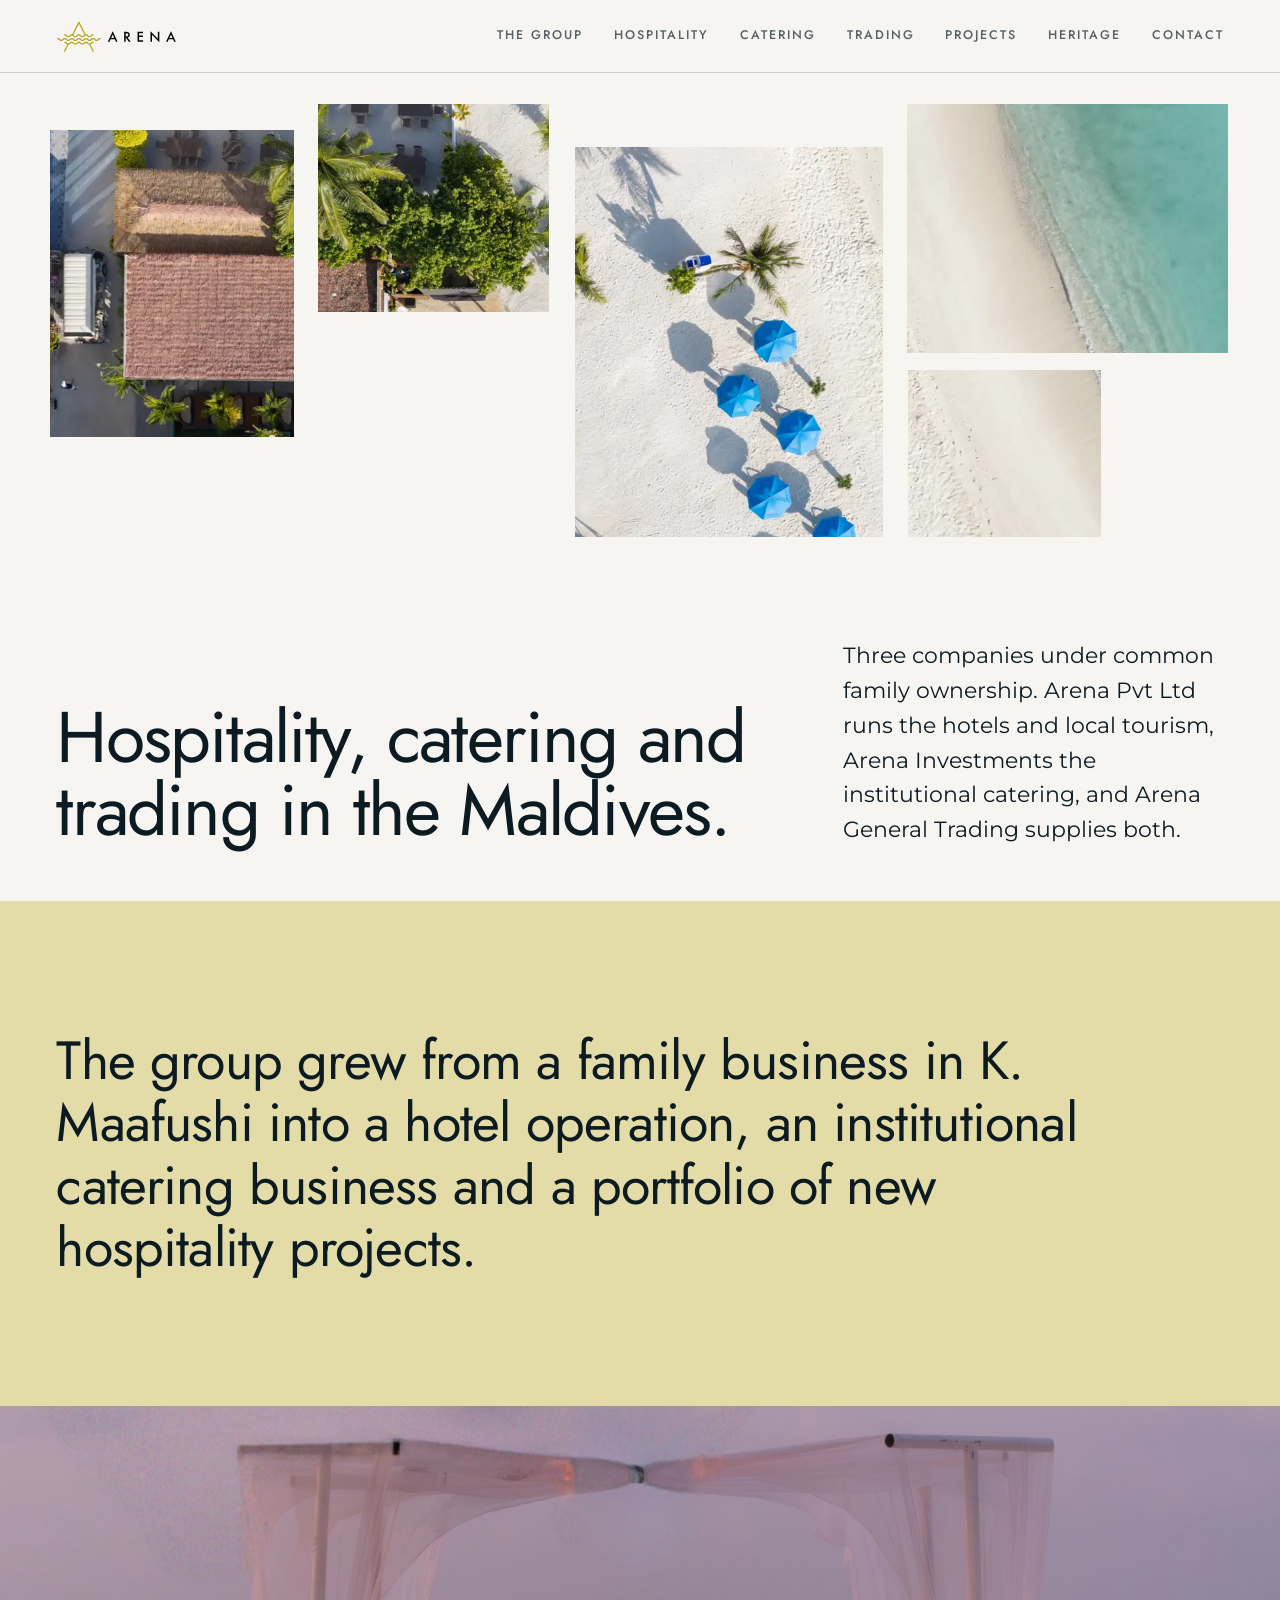
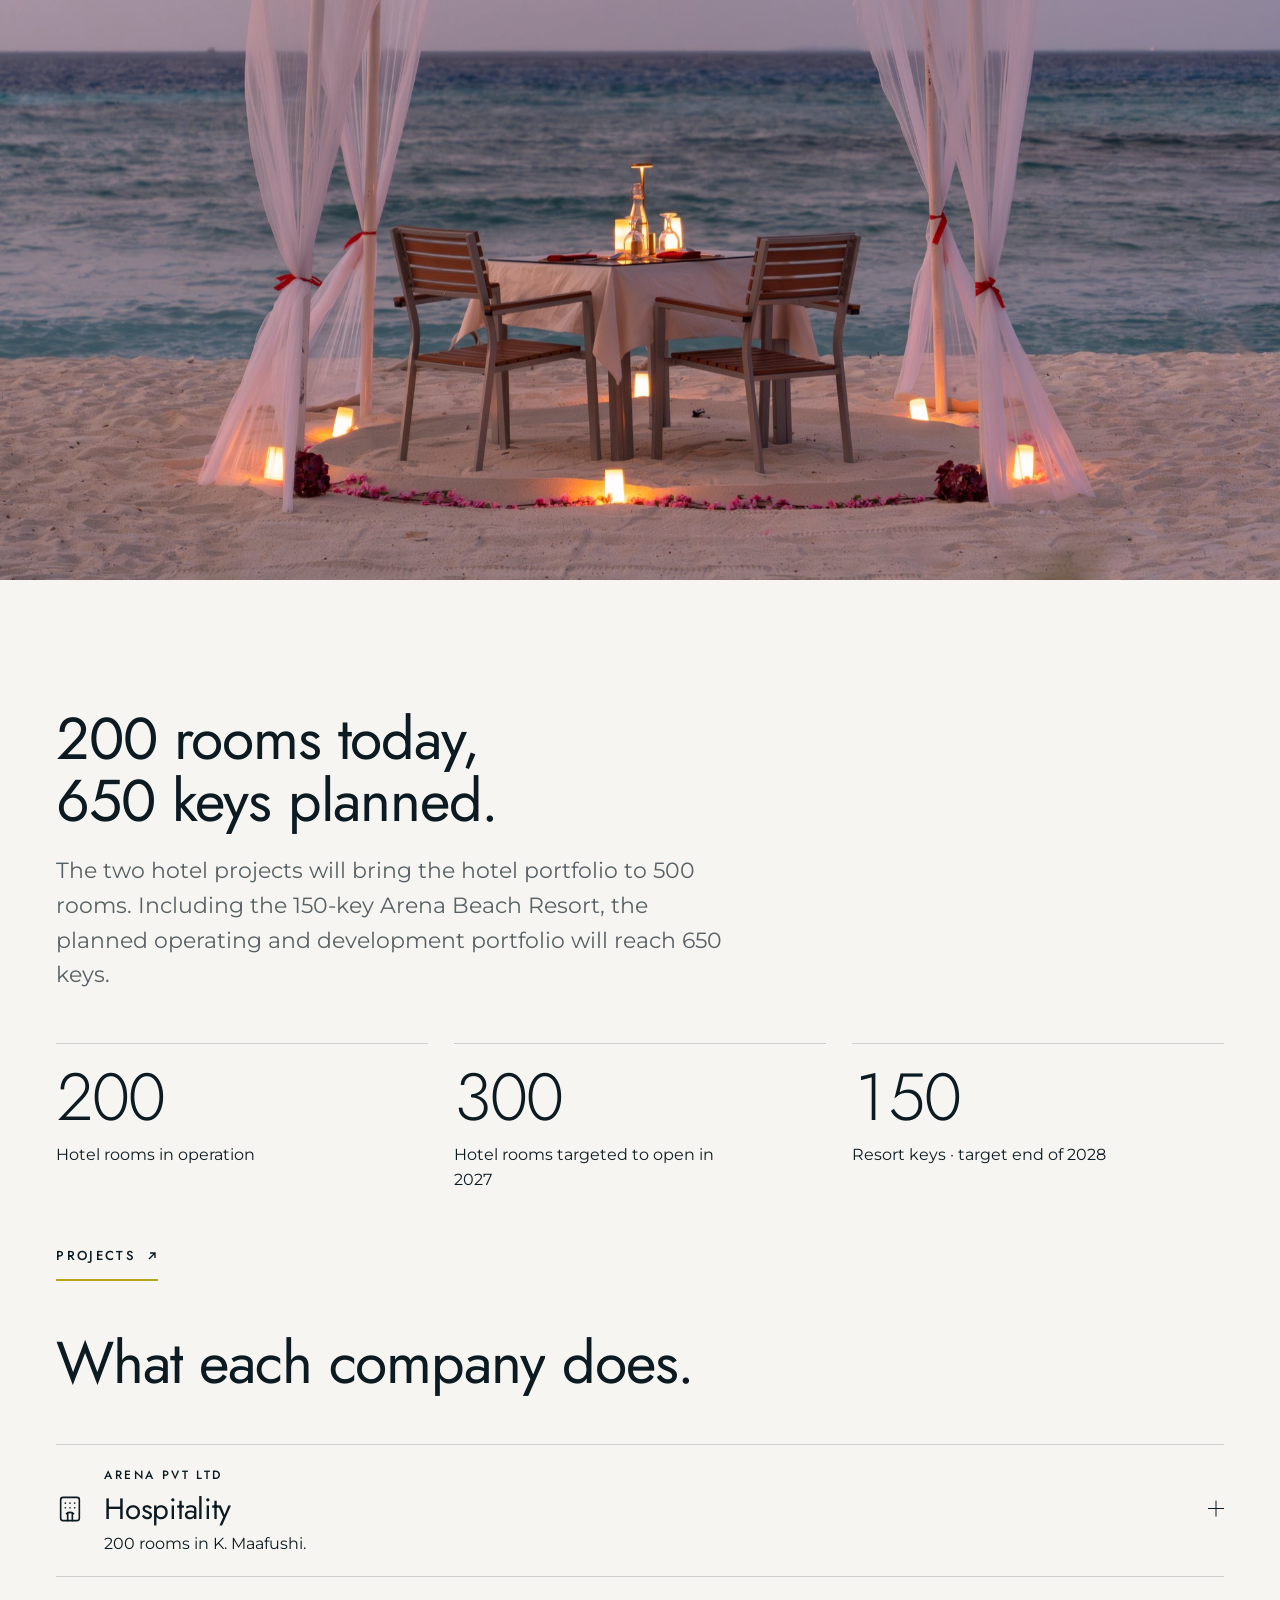
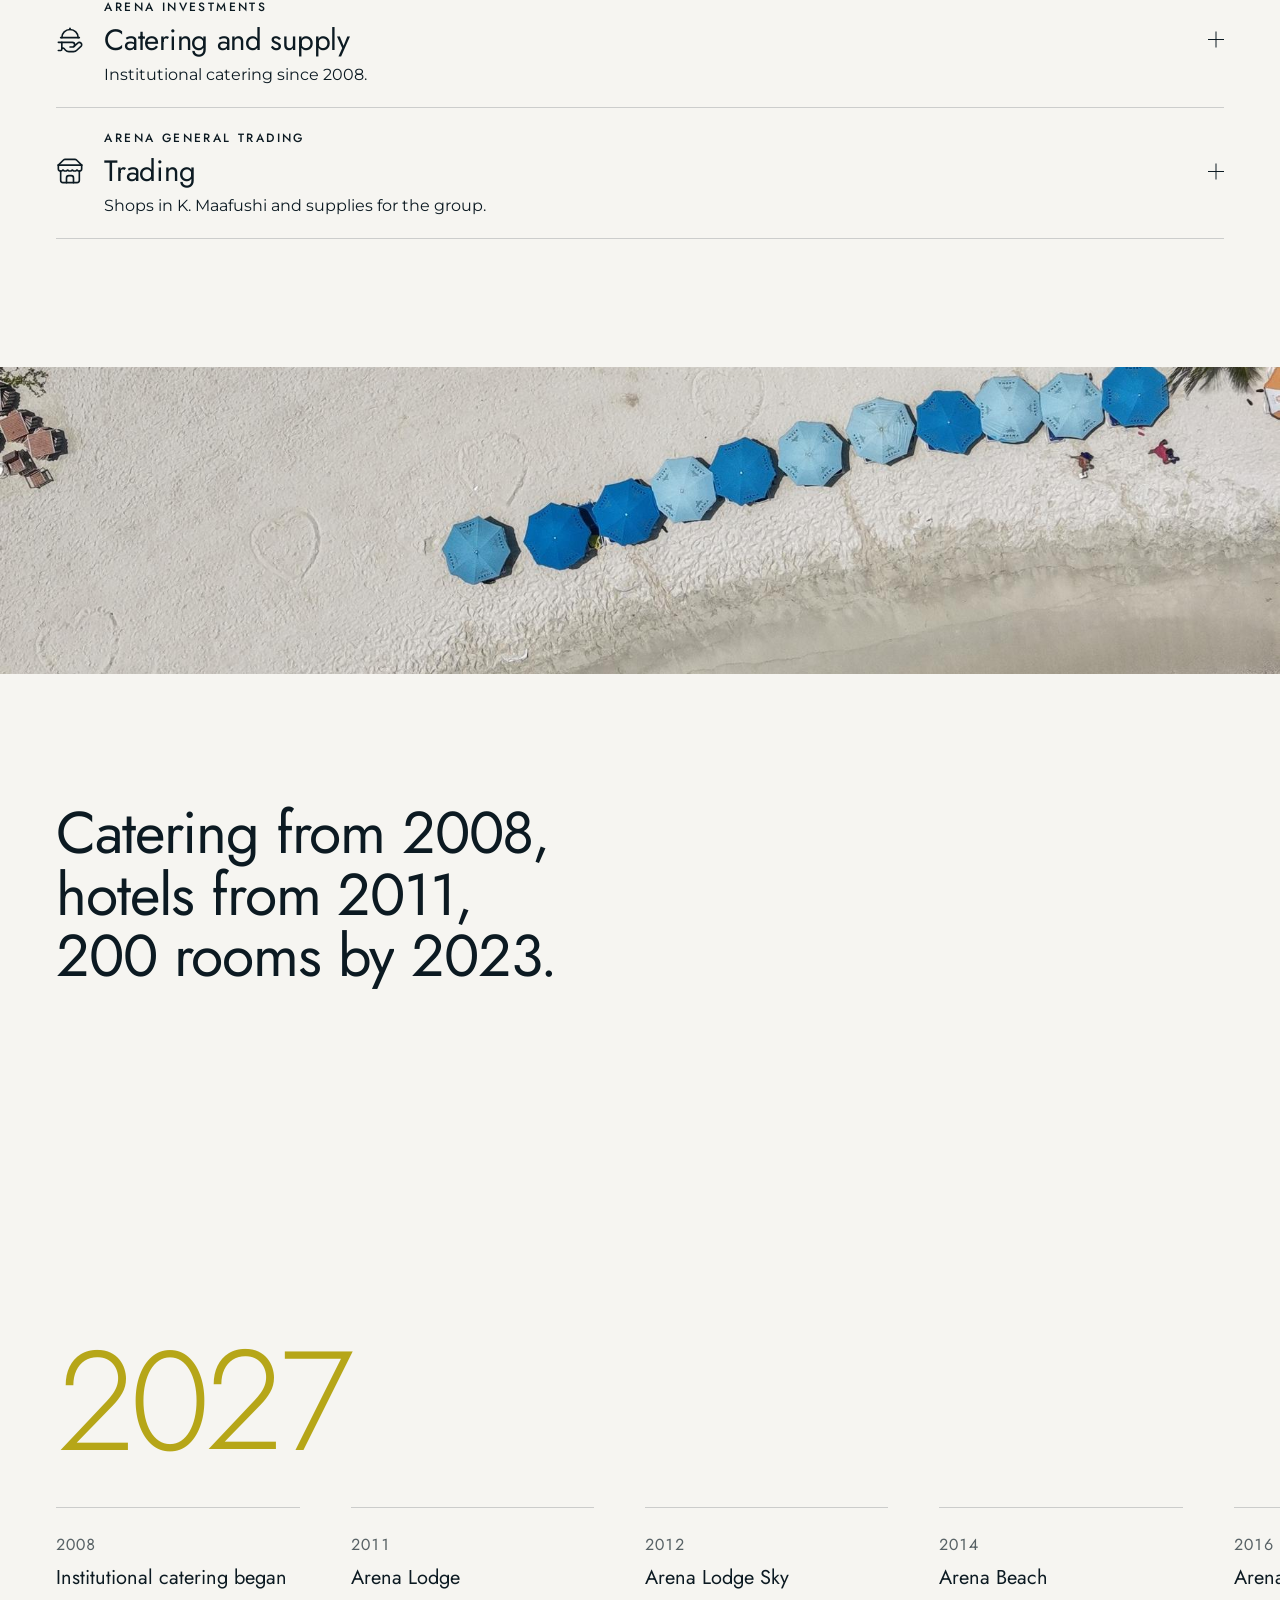
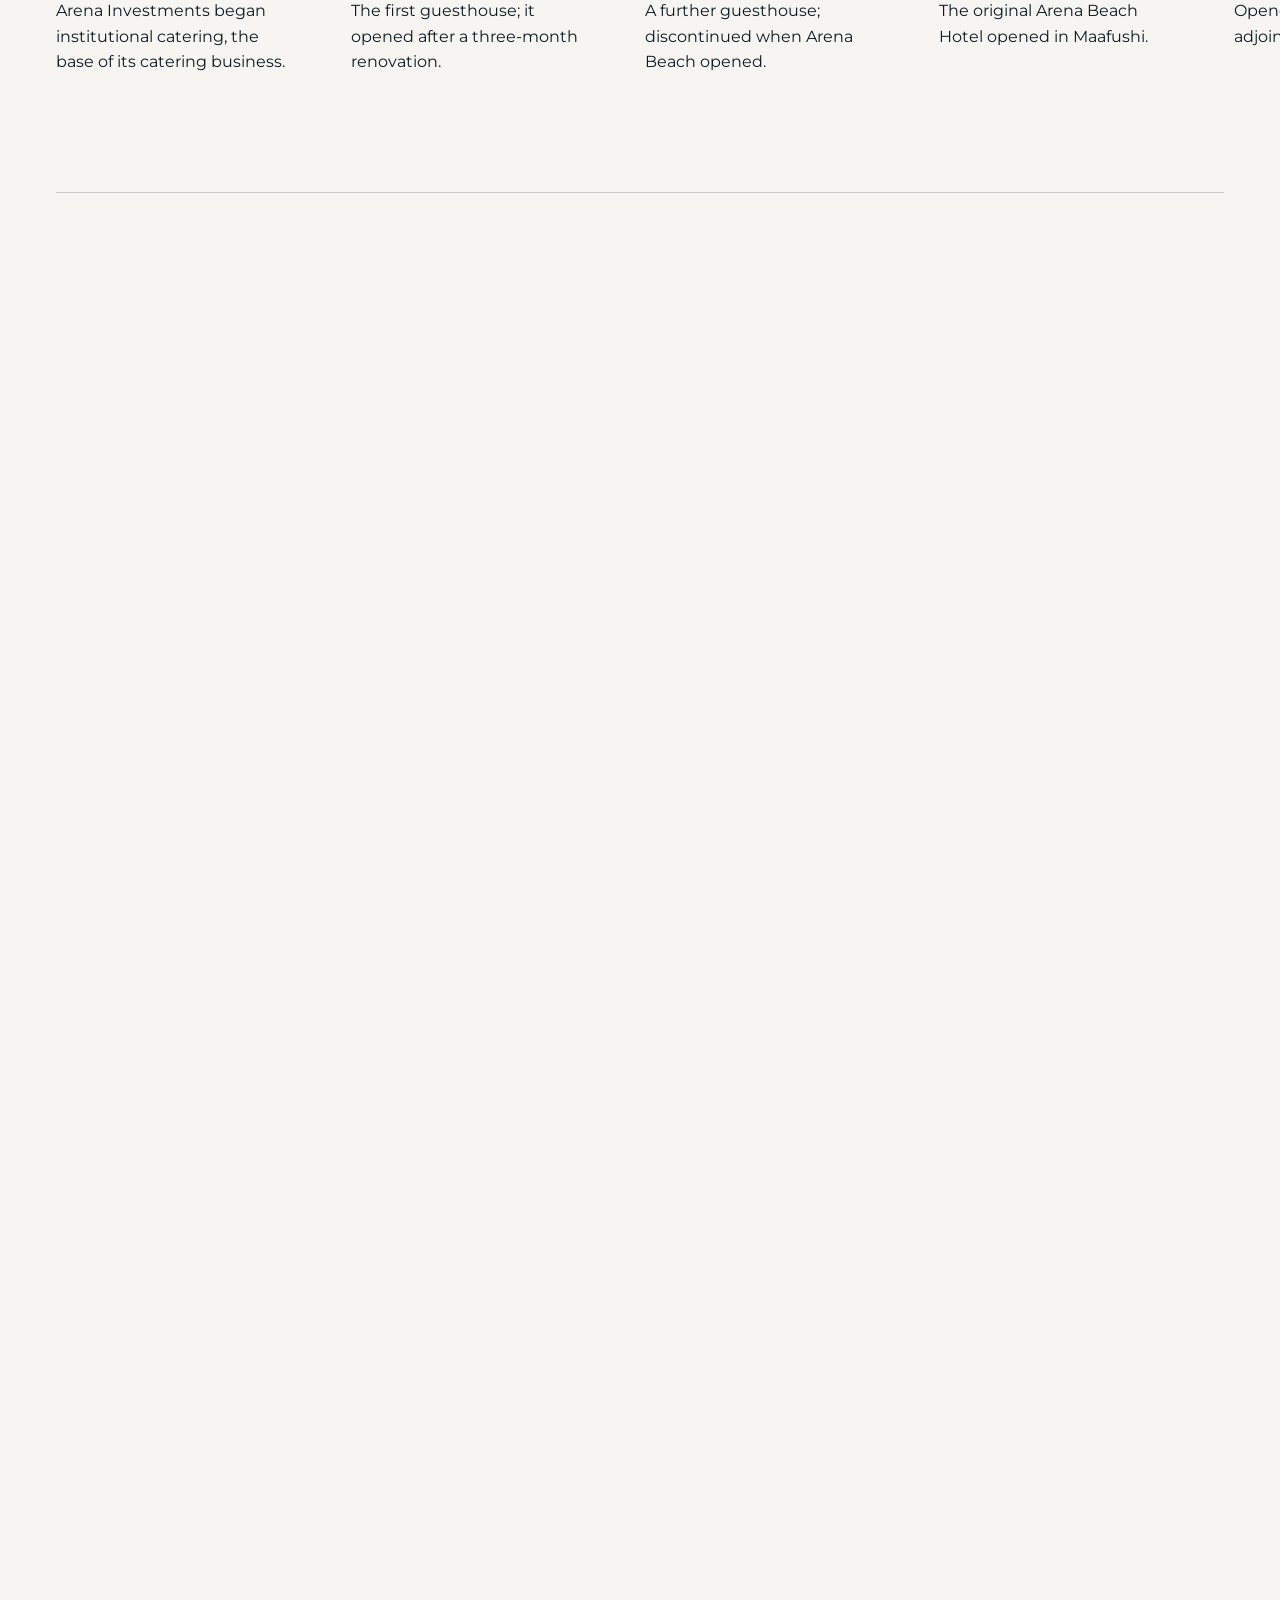
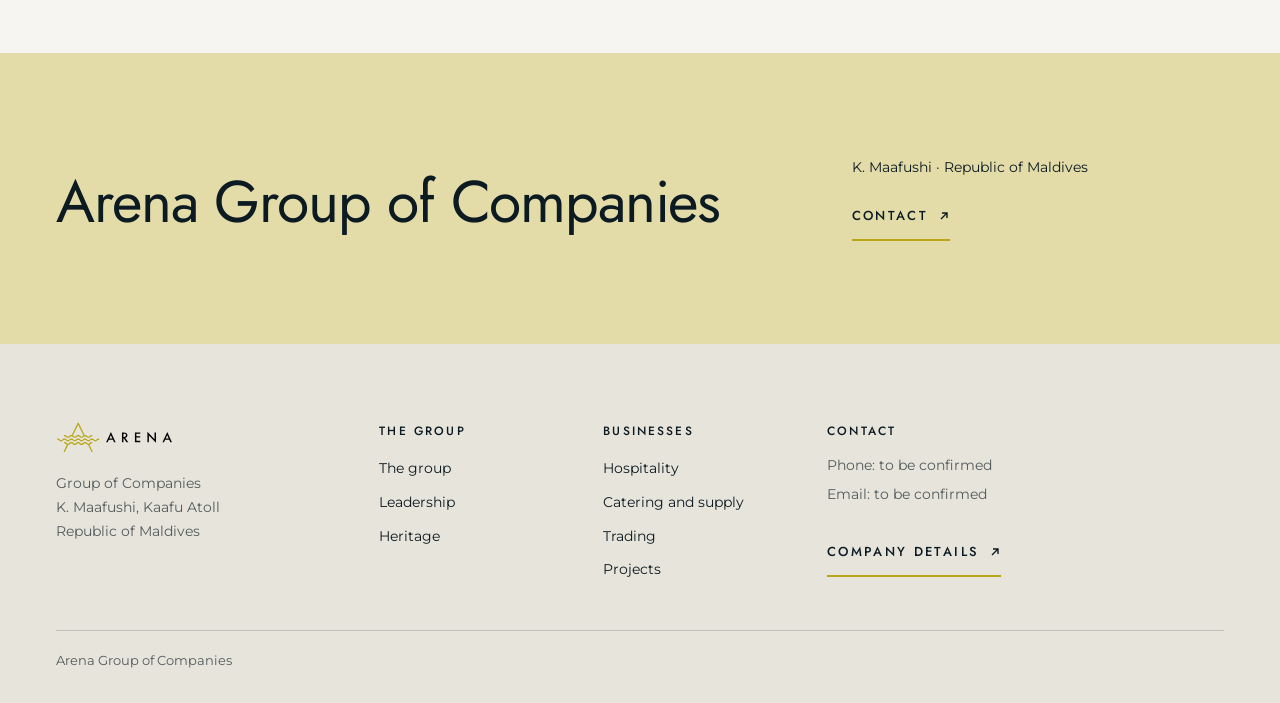
==== index.html @ d23fa776 "Use institutional catering instead of inmate or prison catering Co-Authored-By: Claude Sonnet 5.5 <n" ====
<!doctype html>
<html lang="en">
<head>
<meta name="robots" content="noindex,nofollow">
<meta charset="utf-8">
<meta name="viewport" content="width=device-width,initial-scale=1,viewport-fit=cover">
<title>Arena Group of Companies</title>
<link rel="preconnect" href="https://fonts.googleapis.com"><link rel="preconnect" href="https://fonts.gstatic.com" crossorigin>
<link rel="stylesheet" href="https://fonts.googleapis.com/css2?family=Jost:wght@300;400;500&family=Montserrat:wght@400;500&display=swap">
<link rel="stylesheet" href="assets/site6b.css">
<link rel="stylesheet" href="assets/brand9.css">
<link rel="stylesheet" href="v3.css">
<script>(function(){var h=document.documentElement;h.classList.add('js');if(matchMedia('(prefers-reduced-motion: reduce)').matches)h.classList.add('still')})();</script>
</head>
<body>
<a class="skip3" href="#main">Skip to content</a>
<header class="hdr3"><div class="wrap">
  <a href="index.html" aria-label="Arena Group of Companies, home"><img class="logo" src="assets/logo-horizontal-centred.svg" alt="Arena"></a>
  <nav class="nav3" id="nav3" aria-label="Main"><a href="group.html">The group</a><a href="hospitality.html">Hospitality</a><a href="catering.html">Catering</a><a href="trading.html">Trading</a><a href="projects.html">Projects</a><a href="heritage.html">Heritage</a><a href="leadership.html" class=nav-x>Leadership</a><a href="contact.html">Contact</a></nav>
  <button class="menu3" type="button" aria-expanded="false" aria-controls="nav3">Menu</button>
</div></header>
<main id="main" tabindex="-1">
<div class="mw"><section class="hold aerial" aria-label="Arena Beach from the air"><div class="pane p1" data-d="0.55"><img src="img/hero/aerial-2200.webp" srcset="img/hero/aerial-1200.webp 1200w,img/hero/aerial-2200.webp 2200w" sizes="(max-width:820px) 190vh,130vw" alt="Hotel rooms seen from above"></div><div class="pane p2" data-d="0.9"><img src="img/hero/aerial-2200.webp" srcset="img/hero/aerial-1200.webp 1200w,img/hero/aerial-2200.webp 2200w" sizes="(max-width:820px) 190vh,130vw" alt="Restaurant roofs and terraces"></div><div class="pane p3" data-d="0.35"><img src="img/hero/aerial-2200.webp" srcset="img/hero/aerial-1200.webp 1200w,img/hero/aerial-2200.webp 2200w" sizes="(max-width:820px) 190vh,130vw" alt="Blue umbrellas on the white beach"></div><div class="pane p4" data-d="1"><img src="img/hero/aerial-2200.webp" srcset="img/hero/aerial-1200.webp 1200w,img/hero/aerial-2200.webp 2200w" sizes="(max-width:820px) 190vh,130vw" alt="Clear water along the shore"></div><div class="pane p5" data-d="0.7"><img src="img/hero/aerial-2200.webp" srcset="img/hero/aerial-1200.webp 1200w,img/hero/aerial-2200.webp 2200w" sizes="(max-width:820px) 190vh,130vw" alt="Where the sand meets the sea"></div><div class="wrap hold-in"><h1 class="aerial-h" data-split>Hospitality, catering and trading in the Maldives.</h1><p class="lede3" data-r="up">Three companies under common family ownership. Arena Pvt Ltd runs the hotels and local tourism, Arena Investments the institutional catering, and Arena General Trading supplies both.</p></div></section><div class="sheet"><section class="slab sun"><div class="wrap"><p class="big" data-r="up">The group grew from a family business in K. Maafushi into a hotel operation, an institutional catering business and a portfolio of new hospitality projects.</p></div></section></div></div><figure class="spread"><div class="ph" data-r="ph"><img src="img/client-dinner-canopy.jpg" alt="A dinner table under a canopy on the beach" loading="lazy" style="object-position:center 60%"></div></figure><section class="wrap sec3"><div class="sh"><h2 class="d2" data-split>200 rooms today, 650 keys planned.</h2><p class="lede3 soft3" data-r="up">The two hotel projects will bring the hotel portfolio to 500 rooms. Including the 150&#8209;key Arena Beach Resort, the planned operating and development portfolio will reach 650 keys.</p></div><div class="figs"><div data-r="up"><span class="n num">200</span><span class="l">Hotel rooms in operation</span></div><div data-r="up" style="transition-delay:.08s"><span class="n num">300</span><span class="l">Hotel rooms targeted to open in 2027</span></div><div data-r="up" style="transition-delay:.16s"><span class="n num">150</span><span class="l">Resort keys · target end of 2028</span></div></div><p style="margin-top:40px"><a class="go3" href="projects.html">Projects<svg viewBox="0 0 12 12" aria-hidden="true"><path d="M3 9 9 3M4 3h5v5"/></svg></a></p></section><section class="wrap sec3" style="padding-top:0"><div class="sh"><h2 class="d2" data-split>What each company does.</h2></div><div class="cos"><details class="cos-r" name="companies"><summary><svg class="ic3" viewBox="0 0 24 24" aria-hidden="true"><path d="M10 22v-6.57"/><path d="M12 11h.01"/><path d="M12 7h.01"/><path d="M14 15.43V22"/><path d="M15 16a5 5 0 0 0-6 0"/><path d="M16 11h.01"/><path d="M16 7h.01"/><path d="M8 11h.01"/><path d="M8 7h.01"/><rect x="4" y="2" width="16" height="20" rx="2"/></svg><span class="cos-t"><span class="k">Arena Pvt Ltd</span><span class="d3">Hospitality</span><em>200 rooms in K. Maafushi.</em></span><span class="cos-pm" aria-hidden="true"></span></summary><div class="cos-o"><div class="ph"><img src="img/arena-tower.jpg" alt="Arena Beach tower on the Maafushi waterfront" loading="lazy"></div><p class="lede3">Arena Pvt Ltd develops and operates accommodation in Maafushi: beachfront stays, dining, transfers and guest experiences. Water sports and excursions operate under Arena Pvt Ltd.</p><ul><li><svg class="ic3" viewBox="0 0 24 24" aria-hidden="true"><path d="M10 22v-6.57"/><path d="M12 11h.01"/><path d="M12 7h.01"/><path d="M14 15.43V22"/><path d="M15 16a5 5 0 0 0-6 0"/><path d="M16 11h.01"/><path d="M16 7h.01"/><path d="M8 11h.01"/><path d="M8 7h.01"/><rect x="4" y="2" width="16" height="20" rx="2"/></svg><div><b>Hotels</b><span>Arena Beach, Arena Grand, Arena Fushi and Arena Veli</span></div></li><li><svg class="ic3" viewBox="0 0 24 24" aria-hidden="true"><path d="M3 2v7c0 1.1.9 2 2 2h4a2 2 0 0 0 2-2V2"/><path d="M7 2v20"/><path d="M21 15V2a5 5 0 0 0-5 5v6c0 1.1.9 2 2 2h3Zm0 0v7"/></svg><div><b>Dining</b><span>Coco Grill by Arena</span></div></li><li><svg class="ic3" viewBox="0 0 24 24" aria-hidden="true"><path d="M2 21c.6.5 1.2 1 2.5 1 2.5 0 2.5-2 5-2 1.3 0 1.9.5 2.5 1 .6.5 1.2 1 2.5 1 2.5 0 2.5-2 5-2 1.3 0 1.9.5 2.5 1"/><path d="M19.38 20A11.6 11.6 0 0 0 21 14l-9-4-9 4c0 2.9.94 5.34 2.81 7.76"/><path d="M19 13V7a2 2 0 0 0-2-2H7a2 2 0 0 0-2 2v6"/><path d="M12 10v4"/><path d="M12 2v3"/></svg><div><b>Guest services</b><span>Airport transfer arrangements, excursions and tours, and water sports</span></div></li></ul><a class="go3" href="hospitality.html">Hospitality<svg viewBox="0 0 12 12" aria-hidden="true"><path d="M3 9 9 3M4 3h5v5"/></svg></a></div></details><details class="cos-r" name="companies"><summary><svg class="ic3" viewBox="0 0 24 24" aria-hidden="true"><path d="M12 3V2"/><path d="m15.4 17.4 3.2-2.8a2 2 0 1 1 2.8 2.9l-3.6 3.3c-.7.8-1.7 1.2-2.8 1.2h-4c-1.1 0-2.1-.4-2.8-1.2l-1.302-1.464A1 1 0 0 0 6.151 19H5"/><path d="M2 14h12a2 2 0 0 1 0 4h-2"/><path d="M4 10h16"/><path d="M5 10a7 7 0 0 1 14 0"/><path d="M5 14v6a1 1 0 0 1-1 1H2"/></svg><span class="cos-t"><span class="k">Arena Investments</span><span class="d3">Catering and supply</span><em>Institutional catering since 2008.</em></span><span class="cos-pm" aria-hidden="true"></span></summary><div class="cos-o"><p class="lede3">Arena Investments began institutional catering in 2008. It has held a shareholding in Paresco Pvt Ltd since 2018. Through Paresco it has managed supplies for the Prisons Cooperative Society since 2019; Paresco also caters for prison staff.</p><ul><li><svg class="ic3" viewBox="0 0 24 24" aria-hidden="true"><path d="M12 3V2"/><path d="m15.4 17.4 3.2-2.8a2 2 0 1 1 2.8 2.9l-3.6 3.3c-.7.8-1.7 1.2-2.8 1.2h-4c-1.1 0-2.1-.4-2.8-1.2l-1.302-1.464A1 1 0 0 0 6.151 19H5"/><path d="M2 14h12a2 2 0 0 1 0 4h-2"/><path d="M4 10h16"/><path d="M5 10a7 7 0 0 1 14 0"/><path d="M5 14v6a1 1 0 0 1-1 1H2"/></svg><div><b>Institutional catering</b><span>Since 2008</span></div></li><li><svg class="ic3" viewBox="0 0 24 24" aria-hidden="true"><path d="M11 21.73a2 2 0 0 0 2 0l7-4A2 2 0 0 0 21 16V8a2 2 0 0 0-1-1.73l-7-4a2 2 0 0 0-2 0l-7 4A2 2 0 0 0 3 8v8a2 2 0 0 0 1 1.73z"/><path d="M12 22V12"/><path d="m3.3 7 7.703 4.734a2 2 0 0 0 1.994 0L20.7 7"/><path d="m7.5 4.27 9 5.15"/></svg><div><b>Paresco</b><span>Institutional supplies and staff catering</span></div></li></ul><a class="go3" href="catering.html">Catering and supply<svg viewBox="0 0 12 12" aria-hidden="true"><path d="M3 9 9 3M4 3h5v5"/></svg></a></div></details><details class="cos-r" name="companies"><summary><svg class="ic3" viewBox="0 0 24 24" aria-hidden="true"><path d="m2 7 4.41-4.41A2 2 0 0 1 7.83 2h8.34a2 2 0 0 1 1.42.59L22 7"/><path d="M4 12v8a2 2 0 0 0 2 2h12a2 2 0 0 0 2-2v-8"/><path d="M15 22v-4a2 2 0 0 0-2-2h-2a2 2 0 0 0-2 2v4"/><path d="M2 7h20"/><path d="M22 7v3a2 2 0 0 1-2 2a2.7 2.7 0 0 1-1.59-.63.7.7 0 0 0-.82 0A2.7 2.7 0 0 1 16 12a2.7 2.7 0 0 1-1.59-.63.7.7 0 0 0-.82 0A2.7 2.7 0 0 1 12 12a2.7 2.7 0 0 1-1.59-.63.7.7 0 0 0-.82 0A2.7 2.7 0 0 1 8 12a2.7 2.7 0 0 1-1.59-.63.7.7 0 0 0-.82 0A2.7 2.7 0 0 1 4 12a2 2 0 0 1-2-2V7"/></svg><span class="cos-t"><span class="k">Arena General Trading</span><span class="d3">Trading</span><em>Shops in K. Maafushi and supplies for the group.</em></span><span class="cos-pm" aria-hidden="true"></span></summary><div class="cos-o"><p class="lede3">Arena General Trading operates grocery shops and souvenir shops in K. Maafushi and manages supplies for the group companies.</p><ul><li><svg class="ic3" viewBox="0 0 24 24" aria-hidden="true"><path d="M11 21.73a2 2 0 0 0 2 0l7-4A2 2 0 0 0 21 16V8a2 2 0 0 0-1-1.73l-7-4a2 2 0 0 0-2 0l-7 4A2 2 0 0 0 3 8v8a2 2 0 0 0 1 1.73z"/><path d="M12 22V12"/><path d="m3.3 7 7.703 4.734a2 2 0 0 0 1.994 0L20.7 7"/><path d="m7.5 4.27 9 5.15"/></svg><div><b>Group supplies</b><span>Hotel and catering supplies</span></div></li><li><svg class="ic3" viewBox="0 0 24 24" aria-hidden="true"><path d="m2 7 4.41-4.41A2 2 0 0 1 7.83 2h8.34a2 2 0 0 1 1.42.59L22 7"/><path d="M4 12v8a2 2 0 0 0 2 2h12a2 2 0 0 0 2-2v-8"/><path d="M15 22v-4a2 2 0 0 0-2-2h-2a2 2 0 0 0-2 2v4"/><path d="M2 7h20"/><path d="M22 7v3a2 2 0 0 1-2 2a2.7 2.7 0 0 1-1.59-.63.7.7 0 0 0-.82 0A2.7 2.7 0 0 1 16 12a2.7 2.7 0 0 1-1.59-.63.7.7 0 0 0-.82 0A2.7 2.7 0 0 1 12 12a2.7 2.7 0 0 1-1.59-.63.7.7 0 0 0-.82 0A2.7 2.7 0 0 1 8 12a2.7 2.7 0 0 1-1.59-.63.7.7 0 0 0-.82 0A2.7 2.7 0 0 1 4 12a2 2 0 0 1-2-2V7"/></svg><div><b>Shops</b><span>Grocery and souvenir shops, K. Maafushi</span></div></li></ul><a class="go3" href="trading.html">Trading<svg viewBox="0 0 12 12" aria-hidden="true"><path d="M3 9 9 3M4 3h5v5"/></svg></a></div></details></div></section><figure class="spread strip"><div class="ph" data-r="ph"><img src="img/origins-beach.jpg" alt="A line of blue umbrellas on the beach, from above" loading="lazy" style="object-position:center bottom"></div></figure><section class="his"><div class="wrap"><div class="sh"><h2 class="d2" data-split>Catering from 2008, hotels from 2011, 200 rooms by 2023.</h2></div></div><div class="his-pin"><div class="his-in"><div class="wrap his-top"><div class="wheel" aria-hidden="true"></div><div class="his-ctl"><button type="button" class="ctl" data-d="-1">Earlier</button><button type="button" class="ctl" data-d="1">Later</button></div><div class="his-bar his-bar-p"><b></b></div></div><ol class="trk" tabindex="0" aria-label="History, 2008 to 2028"><li class="" data-y="2008"><span class="ty">2008</span><h3>Institutional catering began</h3><p>Arena Investments began institutional catering, the base of its catering business.</p></li><li class="" data-y="2011"><span class="ty">2011</span><h3>Arena Lodge</h3><p>The first guesthouse; it opened after a three&#8209;month renovation.</p></li><li class="" data-y="2012"><span class="ty">2012</span><h3>Arena Lodge Sky</h3><p>A further guesthouse; discontinued when Arena Beach opened.</p></li><li class="" data-y="2014"><span class="ty">2014</span><h3>Arena Beach</h3><p>The original Arena Beach Hotel opened in Maafushi.</p></li><li class="" data-y="2016"><span class="ty">2016</span><h3>Arena Grand</h3><p>Opened in June on land adjoining Arena Beach.</p></li><li class="" data-y="2018"><span class="ty">2018</span><h3>Arena Fushi</h3><p>Opened in October.</p></li><li class="" data-y="2019"><span class="ty">2019</span><h3>Paresco operations</h3><p>Arena Investments expanded its operations through Paresco, to manage supplies for the Prisons Cooperative Society.</p></li><li class="" data-y="2020"><span class="ty">2020</span><h3>Arena Beach redevelopment</h3><p>The original hotel was demolished during the pandemic lockdown, beginning the redevelopment.</p></li><li class="" data-y="2021"><span class="ty">2021</span><h3>Arena Veli</h3><p>Opened in November.</p></li><li class="" data-y="2023"><span class="ty">2023</span><h3>The new Arena Beach</h3><p>Opened, increasing the existing hotel operation to 200 rooms. In April, Paresco was awarded a five&#8209;year contract to cater for prison staff.</p></li><li class="" data-y="2024"><span class="ty">2024</span><h3>Arena Beach Resort project</h3><p>Arena leased a lagoon near K. Maafushi in the final quarter; works began shortly afterwards.</p></li><li class="fut" data-y="2027"><span class="ty">2027&#8211;28</span><h3>Targeted</h3><p>Arena Palm Hiya, target January 2027. Arena V. Thinadhoo, target July 2027. Arena Beach Resort, target end of 2028.</p></li></ol><div class="wrap"><div class="his-bar"><b></b></div></div></div></div></section><section class="sun"><div class="wrap close3"><h2 class="d2">Arena Group of Companies</h2><div class="r"><span>K. Maafushi · Republic of Maldives</span><a class="go3" href="contact.html">Contact<svg viewBox="0 0 12 12" aria-hidden="true"><path d="M3 9 9 3M4 3h5v5"/></svg></a></div></div></section>
</main>
<footer class="ftr3"><div class="wrap">
  <div class="top">
    <div><img class="logo" src="assets/logo-horizontal-centred.svg" alt="Arena"><p class="addr">Group of Companies<br>K. Maafushi, Kaafu Atoll<br>Republic of Maldives</p></div>
    <div><h2>The group</h2><ul><li><a href="group.html">The group</a></li><li><a href="leadership.html">Leadership</a></li><li><a href="heritage.html">Heritage</a></li></ul></div>
    <div><h2>Businesses</h2><ul><li><a href="hospitality.html">Hospitality</a></li><li><a href="catering.html">Catering and supply</a></li><li><a href="trading.html">Trading</a></li><li><a href="projects.html">Projects</a></li></ul></div>
    <div><h2>Contact</h2><ul class="offices contact"><li>Phone: to be confirmed</li><li>Email: to be confirmed</li></ul><p class="off-l"><a class="go3" href="contact.html">Company details<svg viewBox="0 0 12 12" aria-hidden="true"><path d="M3 9 9 3M4 3h5v5"/></svg></a></p></div>
  </div>
  <div class="bot">Arena Group of Companies</div>
</div></footer>
<script src="v3.js"></script>
</body>
</html>
---- assets/site6b.css ----
/* Arena Group of Companies · website, round 6 onward. Brand: fresh/brand/STYLEGUIDE.md on the profile branch
   (T1 Futura titles and labels, B2 shell ground, G2 Arena gold, 24 Oct 2026).
   Layout, from the research: sections separated by ground (shell, Lagoon, a deeper shell tint), never by rules;
   a type-led hero; photographs small, set as plates; one heading crossing a panel edge. */
:root{
  --lagoon:#17575A; --shell:#F6F5F1; --pearl:#E9E2D3; --ink:#0C1A22; --gold:#B6A618;
  --tint:#E7E4DB;                       /* shell with ink at about 7%: the deeper ground */
  --soft:rgba(12,26,34,.68); --rule:rgba(12,26,34,.18);
  --pearl-soft:rgba(233,226,211,.70); --rule-dark:rgba(233,226,211,.22);
  --serif:'EB Garamond',Garamond,Georgia,serif;
  --display:'Futura','Jost','Century Gothic',sans-serif;
  --max:1280px; --gut:clamp(20px,4.4vw,64px); --col:clamp(16px,2vw,28px);
  --sec:clamp(88px,10vw,160px);
  --t-hero:clamp(44px,7.6vw,116px); --t-h2:clamp(32px,3.9vw,56px); --t-h3:clamp(21px,1.7vw,26px);
  --t-lede:clamp(19px,1.6vw,23px); --t-body:clamp(17px,1.25vw,19px); --t-small:15px;
  --t-fig:clamp(44px,5.4vw,80px); --t-label:12.5px;
  color-scheme:light;
}
*{box-sizing:border-box}
html{-webkit-text-size-adjust:100%;scroll-behavior:smooth}
@media (prefers-reduced-motion:reduce){html{scroll-behavior:auto}*{transition:none!important}}
body{margin:0;background:var(--shell);color:var(--ink);font-family:var(--serif);font-size:var(--t-body);line-height:1.6;
  font-variant-numeric:lining-nums;-webkit-font-smoothing:antialiased;line-height:1.5}
body::before{content:"";position:fixed;inset:0 0 auto;height:env(safe-area-inset-top,0px);z-index:30;background:var(--shell)}
img{max-width:100%;display:block}
a{color:inherit;text-decoration:none}
:focus-visible{outline:1px solid currentColor;outline-offset:4px}
p{margin:0}
h1,h2,h3{font-family:var(--display);font-weight:500;margin:0;text-wrap:balance}

.wrap{max-width:calc(var(--max) + 2*var(--gut));margin:0 auto;
  padding-left:max(var(--gut),env(safe-area-inset-left,0px));padding-right:max(var(--gut),env(safe-area-inset-right,0px))}
.g12{display:grid;grid-template-columns:repeat(12,minmax(0,1fr));column-gap:var(--col)}
.stack{display:grid;gap:22px;align-content:start}
.stack>.go{justify-self:start}
.dark{background:var(--lagoon);color:var(--pearl)}
.tint{background:var(--tint)}

/* type roles: Futura for titles, names, labels, figures; Garamond for reading */
.lab{font-family:var(--display);font-weight:500;font-size:var(--t-label);letter-spacing:.18em;text-transform:uppercase;color:var(--gold);line-height:1.6}
.nm{font-family:var(--display);font-weight:500;font-size:13px;letter-spacing:.14em;text-transform:uppercase;line-height:1.5}
.sc{font-variant-caps:all-small-caps;letter-spacing:.05em;color:var(--soft);font-size:1.02em}
.dark .sc,.dark .soft{color:var(--pearl-soft)}
.dark .lab{font-size:12px}
.hero-t{font-size:var(--t-hero);line-height:1.04;letter-spacing:-.015em}
.h2{font-size:var(--t-h2);line-height:1.08;letter-spacing:-.01em}
.h3{font-size:var(--t-h3);line-height:1.2}
.lede{font-size:var(--t-lede);line-height:1.5;max-width:36em}
.soft{color:var(--soft)}
.small{font-size:var(--t-small);line-height:1.6;color:var(--soft)}
.num{font-variant-numeric:lining-nums tabular-nums}
.fig{font-family:var(--display);font-weight:500;font-size:var(--t-fig);line-height:1;color:var(--gold);letter-spacing:-.01em;white-space:nowrap}
.cap{font-family:var(--display);font-weight:500;font-size:11px;letter-spacing:.16em;text-transform:uppercase;color:var(--soft);margin-top:10px;display:block}

/* links */
.go{display:inline-flex;align-items:center;gap:10px;font-family:var(--display);font-weight:500;font-size:var(--t-label);letter-spacing:.16em;text-transform:uppercase;
  padding-block:6px}
.go::after{content:"";width:22px;height:1px;background:currentColor;transition:width .2s}
.go:hover::after{width:36px}

/* header: conventional, five sections and Contact */
.hdr{position:sticky;top:env(safe-area-inset-top,0px);z-index:20;background:var(--shell);border-bottom:1px solid transparent;transition:border-color .2s}
.hdr .wrap{display:flex;align-items:center;justify-content:space-between;gap:24px;height:84px}
.brand{display:flex;align-items:center;gap:14px}
.brand img{width:52px}
.brand span{font-family:var(--display);font-weight:500;font-size:var(--t-label);letter-spacing:.16em;text-transform:uppercase;white-space:nowrap}
.nav{display:flex;align-items:center;gap:clamp(18px,2.4vw,36px)}
.nav a{font-family:var(--display);font-weight:500;font-size:12px;letter-spacing:.16em;text-transform:uppercase;opacity:.74;transition:opacity .2s}
.nav a:hover,.nav a[aria-current]{opacity:1}
.menu{display:none;background:none;border:0;color:inherit;font-family:var(--display);font-weight:500;font-size:var(--t-label);letter-spacing:.16em;text-transform:uppercase;cursor:pointer;padding:12px 0}
@media (max-width:1060px){
  .hdr .wrap{height:68px}
  .menu{display:block}
  .nav{display:none;position:absolute;left:0;right:0;top:100%;flex-direction:column;align-items:stretch;gap:0;background:var(--shell);
    padding:8px max(var(--gut),env(safe-area-inset-left,0px)) 24px;box-shadow:0 12px 24px rgba(12,26,34,.06)}
  .nav a{padding:15px 0;opacity:1}
  .hdr.open .nav{display:flex}
  .brand img{width:42px}
}
@media (max-width:420px){.brand span{font-size:10.5px;letter-spacing:.14em}}

/* data table, used sparingly */
.dt{width:100%;border-collapse:collapse;font-variant-numeric:lining-nums tabular-nums}
.dt th{font-family:var(--display);font-weight:500;font-size:var(--t-label);letter-spacing:.16em;text-transform:uppercase;color:var(--gold);text-align:right;padding:0 0 14px 16px;white-space:nowrap}
.dt th:first-child{text-align:left;padding-left:0}
.dt td{padding:15px 0 15px 16px;border-top:1px solid var(--rule);text-align:right;white-space:nowrap}
.dt td:first-child{text-align:left;padding-left:0;white-space:normal}
.dark .dt td{border-color:var(--rule-dark)}
.scroll-x{overflow-x:auto}
@media (max-width:600px){.dt th:nth-child(3),.dt td:nth-child(3),.dt th:nth-child(5),.dt td:nth-child(5){display:none}}

/* footer: Lagoon, with every house listed */
.ftr{background:var(--lagoon);color:var(--pearl);padding-block:clamp(64px,7vw,104px) 36px}
.ftr .top{display:grid;grid-template-columns:repeat(12,minmax(0,1fr));gap:40px var(--col)}
.ftr .top>div{grid-column:span 2}
.ftr .top>.brandcol{grid-column:1/5}
.ftr .brandcol{display:grid;gap:16px;align-content:start}
.ftr .brandcol img{width:96px}
.ftr .brandcol .sc{color:var(--pearl-soft)}
.ftr h4{margin:0 0 16px;font-family:var(--display);font-weight:500;font-size:var(--t-label);letter-spacing:.16em;text-transform:uppercase;color:var(--pearl-soft)}
.ftr ul{list-style:none;margin:0;padding:0;display:grid;gap:10px}
.ftr ul a{opacity:.88}.ftr ul a:hover{opacity:1}
.ftr .base{display:flex;flex-wrap:wrap;justify-content:space-between;gap:12px;margin-top:clamp(48px,6vw,88px);padding-top:24px;border-top:1px solid var(--rule-dark);font-size:var(--t-small);color:var(--pearl-soft)}
@media (max-width:1000px){.ftr .top{grid-template-columns:repeat(2,minmax(0,1fr))}.ftr .top>div{grid-column:auto}.ftr .top>.brandcol{grid-column:1/-1}}
@media (max-width:460px){.ftr .top{grid-template-columns:1fr}}
.ftr.joined{padding-top:0}
.ftr.joined .wrap>.top{padding-top:clamp(56px,6vw,88px);border-top:1px solid var(--rule-dark)}
---- assets/brand9.css ----
/* Brand guidelines of 24 October 2026 (profile branch, STYLEGUIDE.md), applied to the website. Loaded last.
   Text in Gotham Book (Montserrat stands in until it is licensed); secondary lines and captions in small Futura
   capitals, soft ink; the client's own logo artwork; houses drawn in Lagoon, targets soft. */
:root{--text:'Gotham','Montserrat','Helvetica Neue',Arial,sans-serif}
body{font-family:var(--text);font-size:clamp(15px,1.06vw,16.5px);line-height:1.7;-webkit-font-smoothing:antialiased}
.lede{font-size:clamp(17px,1.35vw,20px);line-height:1.6}
.note,.small{font-size:14px;line-height:1.65}
.sc{font-family:var(--display);font-variant-caps:normal;text-transform:uppercase;font-weight:500;font-size:10.5px;letter-spacing:.12em;line-height:1.7;color:var(--soft)}
.dark .sc,.ftr .sc{color:var(--pearl-soft)}
.r-s{font-size:13.5px}
.dt td{font-size:15px}

/* the client's logo: horizontal in the header (at least 120 px wide), dark-ground version in the footer */
.brand{gap:14px;align-items:center}
.brand .logo{width:128px;height:auto}
.brand span{font-family:var(--display);font-weight:500;font-size:10.5px;letter-spacing:.18em;text-transform:uppercase;color:var(--soft);
  padding-left:14px;border-left:1px solid var(--rule);line-height:1.3;white-space:normal;max-width:9em}
@media (max-width:1060px){.brand .logo{width:120px}}
@media (max-width:420px){.brand span{display:none}}
.ftr .brandcol img{width:120px}

/* houses: hairline circle, icon in Lagoon; targets: fainter circle, soft icon */
.ic.house svg{stroke:var(--lagoon)}
.ic.fut{box-shadow:inset 0 0 0 1px rgba(12,26,34,.14)}
---- v3.css ----
/* Arena Group of Companies · site v3 (study 3 style, 30 Oct 2026).
   Motion: A · Settle (things arrive once, slowly, then stay still); clicks answer at once.
   Grounds: shell, tint, and the pale gold accent made from the client gold (--sun). No teal or ink grounds.
   Client gold (--gold) is used for large decorative numerals on shell only; every one is a copy of a number set in ink.
   Full-page photo spreads are a deliberate change from the earlier rejected-device list (designer's request, 30 Oct).
   Motion recipes adapted from the animated-site-modules plugin; its demos come from cinematic-site-components
   by Jay from RoboLabs (RoboNuggets), MIT licence, https://github.com/robonuggets/cinematic-site-components. */
:root{--sun:#E3DCA8;--slow:cubic-bezier(.19,1,.22,1);--wipe:cubic-bezier(.77,0,.18,1);--snap:cubic-bezier(.2,.7,.2,1)}
body{background:var(--shell)}
.k{font-family:var(--display);font-weight:500;font-size:12px;letter-spacing:.2em;text-transform:uppercase;color:var(--ink)}
.k.soft{color:var(--soft)}
.d1{font-family:var(--display);font-weight:400;font-size:clamp(46px,7.6vw,120px);line-height:1;letter-spacing:-.025em;max-width:11em}
.d2{font-family:var(--display);font-weight:400;font-size:clamp(36px,4.6vw,68px);line-height:1.04;letter-spacing:-.02em}
.d3{font-family:var(--display);font-weight:400;font-size:clamp(24px,2.3vw,34px);line-height:1.15;letter-spacing:-.01em}
.lede3{font-size:clamp(16px,1.25vw,19px);line-height:1.65;max-width:34em}
.soft3{color:var(--soft)}
.tint{background:var(--tint)}.sun{background:var(--sun)}
.sec3{padding-block:var(--sec)}
.sh{display:grid;grid-template-columns:repeat(12,minmax(0,1fr));column-gap:var(--col);margin-bottom:clamp(36px,4vw,64px)}
.sh .k{grid-column:1/13;margin-bottom:22px}.sh h2{grid-column:1/9}
.sh p{grid-column:1/8;margin-top:22px}
.ph{position:relative;overflow:hidden;margin:0;background:var(--tint)}
.ph img{width:100%;height:100%;object-fit:cover}
.ctl{background:none;border:0;padding:12px 0;min-height:44px;cursor:pointer;font-family:var(--display);font-weight:500;font-size:12px;letter-spacing:.18em;text-transform:uppercase;color:var(--ink);border-bottom:2px solid var(--gold)}
.go3{font-family:var(--display);font-weight:500;font-size:13px;letter-spacing:.18em;text-transform:uppercase;padding:12px 0;border-bottom:2px solid var(--gold);display:inline-flex;gap:10px;align-items:center;color:var(--ink)}
.go3 svg,.arw{width:12px;height:12px;stroke:currentColor;fill:none;stroke-width:1.4;transition:transform .2s ease}
.go3:hover svg,.go3:focus-visible svg{transform:translate(2px,-2px)}
:focus-visible{outline:1px solid var(--ink);outline-offset:4px}

/* control text is ink or soft ink; gold bars mark hover and the current one */

/* header and footer */
.hdr3{position:sticky;top:0;z-index:30;background:var(--shell);border-bottom:1px solid var(--rule)}
.hdr3 .wrap{display:flex;align-items:center;justify-content:space-between;gap:24px;min-height:72px}
.hdr3 .logo{width:124px;height:auto;transform:translateY(2px)}
.nav3{display:flex;gap:clamp(18px,2.4vw,36px)}
.nav3 a{font-family:var(--display);font-weight:500;font-size:12.5px;letter-spacing:.16em;text-transform:uppercase;color:var(--soft);padding:12px 0;border-bottom:1px solid transparent}
.nav3 a:hover,.nav3 a[aria-current=page]{color:var(--ink)}.nav3 a[aria-current=page]{border-bottom-color:var(--ink)}
.menu3{display:none;background:none;border:0;font-family:var(--display);font-weight:500;font-size:12.5px;letter-spacing:.16em;text-transform:uppercase;color:var(--ink);padding:12px 0;min-height:44px;cursor:pointer}
.ftr3{background:var(--tint);padding-block:clamp(56px,6vw,88px) 32px}
.ftr3 .top{display:grid;grid-template-columns:minmax(0,3fr) repeat(2,minmax(0,2fr)) minmax(0,4fr);gap:32px var(--col)}
.ftr3 .logo{width:120px;height:auto;margin-bottom:16px}
.ftr3 h2,.ftr3 h4{font-family:var(--display);font-weight:500;font-size:12px;letter-spacing:.18em;text-transform:uppercase;margin:0 0 14px;color:var(--ink)}
.ftr3 ul{list-style:none;margin:0;padding:0;display:grid;gap:8px}
.ftr3 li a{font-size:14px;color:var(--ink)}
.ftr3 li a:hover{text-decoration:underline}
.ftr3 .offices li{font-size:14px;line-height:1.5;color:var(--soft)}.ftr3 .offices b{display:block;font-weight:500;color:var(--ink)}
.ftr3 .contact{margin-bottom:24px}
.ftr3 .addr{font-size:14px;color:var(--soft)}
.ftr3 .bot{margin-top:48px;padding-top:18px;border-top:1px solid var(--rule);font-size:13px;color:var(--soft)}

/* opener, plain */
.op{padding-block:clamp(64px,10vw,160px) clamp(48px,6vw,96px)}
.op .k{display:block;margin-bottom:clamp(24px,3vw,40px)}
.op .lede3{margin-top:clamp(24px,3vw,40px)}
.op-b{display:grid;grid-template-columns:repeat(12,minmax(0,1fr));column-gap:var(--col)}
.op-b .lede3{grid-column:1/8}

/* M · held opener: the type holds; the next ground slides over it */
.mw{position:relative}
.hold{position:sticky;top:72px;height:calc(100vh - 72px);height:calc(100svh - 72px);display:grid;align-content:end;padding-bottom:clamp(56px,10vh,120px)}
.hold-in{will-change:opacity}
.hold .lede3{margin-top:clamp(24px,3vw,40px)}
.sheet{position:relative;z-index:2}

/* N · statement band: on pale gold; on the home page each word fills as you scroll (once per site) */
.slab{padding-block:clamp(80px,10vw,160px)}
.slab p.big{font-family:var(--display);font-weight:400;font-size:clamp(30px,4.2vw,64px);line-height:1.16;letter-spacing:-.015em;max-width:20em}
.slab .k{display:block;margin-bottom:28px}

/* full-page spread: the photograph runs the full width; caption below, never on it */
.spread{margin:0}
.spread .ph{height:min(86vh,860px);background:var(--tint)}
.spread{position:relative}
.spread figcaption{position:absolute;left:max(var(--gut),calc((100vw - var(--max))/2));bottom:20px;background:var(--shell);padding:8px 12px;font-family:var(--display);font-size:12px;letter-spacing:.14em;text-transform:uppercase;color:var(--ink)}

/* O · still figures */
.figs{display:grid;grid-template-columns:repeat(3,minmax(0,1fr));column-gap:var(--col)}
.figs>div{display:grid;gap:12px;align-content:start;padding-top:22px;border-top:1px solid var(--rule)}
.figs .n{font-family:var(--display);font-weight:300;font-size:clamp(56px,6.4vw,96px);line-height:.95;letter-spacing:-.03em;font-variant-numeric:tabular-nums}
.figs .l{font-size:14px;line-height:1.6;color:var(--soft);max-width:18em}

/* two-column text row */
.tr3{display:grid;grid-template-columns:minmax(0,5fr) minmax(0,7fr);column-gap:clamp(32px,5vw,96px);padding-block:clamp(28px,3vw,44px);border-top:1px solid var(--rule)}
.tr3 .lede3{max-width:36em}

/* P · sticky index */
  background:none;cursor:pointer;font-family:var(--display);font-weight:400;font-size:clamp(22px,2.3vw,34px);line-height:1.15;letter-spacing:-.01em;color:var(--soft);transition:color .3s ease}
.plate{font-family:var(--display);font-weight:300;font-size:clamp(120px,16vw,240px);line-height:.8;letter-spacing:-.045em;color:var(--gold);margin-left:-.05em;font-variant-numeric:lining-nums}

/* R · project steps: the names are the controls; clicked, never on a timer */
.pj-tabs{display:flex;gap:clamp(20px,3vw,48px);border-bottom:1px solid var(--rule);margin-bottom:clamp(28px,3vw,44px);overflow-x:auto;scrollbar-width:none}
.pj-tabs::-webkit-scrollbar{display:none}
.pj-tabs button{position:relative;flex:none;background:none;border:0;padding:0 0 16px;cursor:pointer;font-family:var(--display);font-weight:400;font-size:clamp(18px,1.7vw,24px);color:var(--soft);transition:color .25s ease}
.pj-tabs button::after{content:"";position:absolute;left:0;right:0;bottom:-1px;height:3px;background:var(--gold);transform:scaleX(0);transform-origin:left;transition:transform .35s var(--snap)}
.pj-tabs button:hover,.pj-tabs button[aria-selected=true]{color:var(--ink)}.pj-tabs button:hover::after,.pj-tabs button[aria-selected=true]::after{transform:none}
.pj{display:grid;grid-template-columns:minmax(0,7fr) minmax(0,5fr);column-gap:clamp(32px,5vw,96px)}
.pj-pics{position:relative;aspect-ratio:3/2;background:var(--tint)}
.pj-pics figure{position:absolute;inset:0;margin:0;opacity:0;transition:opacity .18s ease-in}
.pj-pics figure.on{opacity:1;transition:opacity .26s ease-out .18s}
.pj-pics img{width:100%;height:100%;object-fit:cover}
.pj-cap{margin-top:14px;font-family:var(--display);font-size:12px;letter-spacing:.14em;text-transform:uppercase;color:var(--ink);min-height:1.6em}
.pj-ts{display:grid;align-content:start}
.pj-t{grid-area:1/1;display:grid;gap:18px;align-content:start;opacity:0;transform:translateY(8px);transition:opacity .18s ease-in,transform .18s ease-in}
.pj-t.on{opacity:1;transform:none;transition:opacity .26s ease-out .18s,transform .26s ease-out .18s}
.pj-t dl{margin:0;display:grid;grid-template-columns:auto 1fr;gap:12px 24px;font-size:15px;border-top:1px solid var(--rule);padding-top:18px}
.pj-t dt{font-family:var(--display);font-size:12px;letter-spacing:.14em;text-transform:uppercase;color:var(--soft);padding-top:3px}
.pj-t dd{margin:0}
.pj-t p{font-size:15px;line-height:1.65;color:var(--soft)}

/* Q · uneven tiles */
.bento{display:grid;grid-template-columns:repeat(12,minmax(0,1fr));gap:var(--col)}
.tile{background:var(--shell);padding:clamp(22px,2.4vw,36px);display:grid;gap:14px;align-content:end;min-height:220px}
.tile .n{font-family:var(--display);font-weight:300;font-size:clamp(40px,4.4vw,68px);line-height:.95;letter-spacing:-.03em}
.tile p{font-size:14px;line-height:1.6;color:var(--soft);max-width:26em}
.tile.sun{background:var(--sun)}.tile.sun p{color:var(--ink)}
.c7{grid-column:span 7}.c5{grid-column:span 5}.c4{grid-column:span 4}.c6{grid-column:span 6}.c8{grid-column:span 8}

/* S · one row open at a time */
.rows{border-bottom:1px solid var(--rule)}
.rw{border-top:1px solid var(--rule)}
.rw button{display:grid;grid-template-columns:1fr auto;gap:4px 20px;width:100%;text-align:left;padding:22px 0 10px;border:0;background:none;cursor:pointer;font:inherit;color:var(--ink)}
.rw button b{font-family:var(--display);font-weight:400;font-size:clamp(21px,1.9vw,27px);line-height:1.2}
.rw button span{grid-column:1;font-family:var(--display);font-weight:500;font-size:12px;letter-spacing:.16em;text-transform:uppercase;color:var(--soft)}
.rw button i{grid-column:2;grid-row:1/3;align-self:center;width:14px;height:14px;position:relative}
.rw button i::before,.rw button i::after{content:"";position:absolute;left:0;right:0;top:50%;height:1px;background:var(--ink);transition:transform .35s var(--snap)}
.rw button i::after{transform:rotate(90deg)}
.rw.open button i::after{transform:rotate(0deg)}
.rw .first{font-size:15px;line-height:1.65;padding-bottom:22px;max-width:40em}
.rw.open .first{padding-bottom:12px}
.rw .more{display:none;font-size:15px;line-height:1.65;padding-bottom:22px;max-width:40em;color:var(--soft)}
.rw.open .more{display:block;animation:more3 .26s ease-out}
.rw-p{display:grid;grid-template-columns:clamp(88px,12vw,168px) minmax(0,1fr);column-gap:clamp(18px,2.6vw,40px);padding-block:clamp(18px,2vw,28px);align-items:start}
.rw-p button{padding-top:0}
.rw-pic{width:100%;aspect-ratio:4/5;object-fit:cover;display:block}
@keyframes more3{from{opacity:0;transform:translateY(-4px)}to{opacity:1;transform:none}}

/* G · history driven by scroll, with a date wheel */
.wheel{display:flex;height:1em;overflow:hidden;font-family:var(--display);font-weight:300;line-height:1;color:var(--gold);letter-spacing:-.045em}
.reel{display:flex;flex-direction:column;transition:transform 1.4s cubic-bezier(.65,0,.35,1);font-variant-numeric:tabular-nums}
.reel i{display:block;height:1em;font-style:normal;text-align:center}
.his{overflow-x:clip;padding-block:var(--sec)}
.his-in{display:grid;grid-template-columns:minmax(0,1fr);align-content:center;overflow-x:clip}
.his-in>.wrap{width:100%}
.his-top{display:grid;grid-template-columns:1fr auto;align-items:end;width:100%}
.his-top .wheel{font-size:clamp(90px,11vw,170px);margin-left:0}
.his-ctl{display:flex;gap:24px}
.trk{--iw:clamp(220px,19vw,290px);list-style:none;margin:0;display:flex;gap:clamp(32px,4vw,72px);
  padding:36px calc(100vw - var(--iw) - max(var(--gut),calc((100vw - var(--max))/2))) 40px max(var(--gut),calc((100vw - var(--max))/2));
  overflow-x:auto;scroll-snap-type:x mandatory;scrollbar-width:none;scroll-padding-inline:max(var(--gut),calc((100vw - var(--max))/2))}
.trk::-webkit-scrollbar{display:none}
.trk li{flex:0 0 var(--iw);scroll-snap-align:start;display:grid;gap:8px;align-content:start;position:relative;padding-top:24px}
.trk li::before{content:"";position:absolute;left:0;right:0;top:0;border-top:1px solid var(--rule)}
.trk li.fut::before{border-top-style:dashed}
.trk li::after{content:"";position:absolute;left:0;right:0;top:-1px;height:2px;background:var(--ink);transform:scaleX(0);transform-origin:left;transition:transform 1.1s var(--slow)}
.trk li.on::after{transform:none}
.trk .ty{font-family:var(--display);font-size:16px;letter-spacing:.06em;color:var(--soft);font-variant-numeric:tabular-nums}
.trk li.on .ty{color:var(--ink)}
.trk h3{font-weight:400;font-size:20px;line-height:1.2}
.trk p{font-size:15px;line-height:1.6;color:var(--soft)}
.his-bar{height:1px;background:var(--rule)}
.his-bar b{display:block;height:1px;background:var(--ink);transform-origin:left;transform:scaleX(0)}
.his.pin .his-pin{height:calc(var(--n,12) * 11vh + 100vh)}
.his.pin .his-in{position:sticky;top:72px;height:calc(100vh - 72px);height:calc(100svh - 72px);overflow:hidden;align-content:end;padding-bottom:clamp(32px,8vh,96px)}
.his.pin .trk{overflow:visible;will-change:transform}
.his.pin .his-ctl{display:none}

/* catering years: a sticky date wheel beside the steps */
.yrs{display:grid;grid-template-columns:minmax(0,5fr) minmax(0,7fr);column-gap:var(--col);padding-bottom:var(--sec)}
.yrs-w{position:sticky;top:clamp(110px,24vh,220px);align-self:start}
.yrs-w .wheel{font-size:clamp(96px,13vw,196px);letter-spacing:-.02em}
.yrs-w .k{display:block;margin-top:18px}
.st{min-height:58vh;display:grid;align-content:center;gap:12px}
.st .yr{position:relative;padding-top:14px;font-family:var(--display);font-size:14px;letter-spacing:.06em;color:var(--soft);font-variant-numeric:tabular-nums;transition:color .5s var(--slow)}
.st .yr::before{content:"";position:absolute;left:0;top:0;width:48px;height:1px;background:var(--ink);transform:scaleX(0);transform-origin:left;transition:transform .9s var(--slow)}
.st.on .yr{color:var(--ink)}.st.on .yr::before{transform:none}
.st p{font-size:clamp(16px,1.2vw,18px);line-height:1.65;max-width:28em}

/* big type plate, cropped at the page edge */
.tplate{overflow:hidden}
.tplate .pl-n{display:block;font-family:var(--display);font-weight:300;font-size:clamp(170px,33vw,520px);line-height:.8;letter-spacing:-.045em;color:var(--gold);margin-left:-.055em;white-space:nowrap}

/* hotels list beside a photograph */
.ops{display:grid;grid-template-columns:repeat(12,minmax(0,1fr));column-gap:var(--col);align-items:end}
.ops .ph{grid-column:1/6;aspect-ratio:4/5}
.ops-l{grid-column:7/13}
.row{display:grid;grid-template-columns:72px minmax(0,1fr);gap:0 20px;padding:22px 0 24px;border-top:1px solid var(--rule)}
.row:last-child{border-bottom:1px solid var(--rule)}
.row .y{font-family:var(--display);font-size:14px;letter-spacing:.06em;color:var(--soft);padding-top:8px;font-variant-numeric:tabular-nums}
.row h2,.row h3{font-family:var(--display);font-weight:400;font-size:clamp(24px,2.3vw,34px);line-height:1.15}
.row p{grid-column:2;font-size:14px;color:var(--soft);margin-top:4px}

/* sticky split with a viewer */
.ks{display:grid;grid-template-columns:minmax(0,5fr) minmax(0,7fr);column-gap:clamp(40px,6vw,120px)}
.ks-t>div{position:sticky;top:clamp(110px,20vh,180px);display:grid;gap:22px}
.ks-p{display:grid;gap:clamp(56px,7vw,112px)}
.ks-p figure{margin:0}
.ks-p figure:nth-child(even){width:72%;justify-self:end}
/* never wider than the photograph's real size */
.ks-p figure:nth-child(1){max-width:705px}.ks-p figure:nth-child(3){max-width:526px}
.kv{display:block;width:100%;padding:0;border:0;background:none;cursor:zoom-in}
.kv .ph{display:block;aspect-ratio:4/3}
.kv img{transition:transform .5s var(--snap)}
.kv:hover img,.kv:focus-visible img{transform:scale(1.02)}
.ks-p figcaption{margin-top:16px;display:grid;gap:6px;max-width:30em}
.ks-p figcaption b{font-family:var(--display);font-weight:400;font-size:20px;line-height:1.25}
.ks-p figcaption span{font-size:14px;line-height:1.65;color:var(--soft)}
.kview{border:0;padding:0;max-width:none;max-height:none;width:100vw;height:100vh;height:100dvh;background:var(--shell);color:var(--ink)}
.kview::backdrop{background:var(--shell)}
.kview figure{height:100%;display:grid;grid-template-rows:minmax(0,1fr) auto;gap:14px;margin:0;padding:clamp(64px,8vw,96px) clamp(20px,4vw,64px) clamp(20px,4vw,48px)}
.kview img{width:100%;height:100%;object-fit:contain;min-height:0}
.kview figcaption{font-family:var(--display);font-size:12px;letter-spacing:.14em;text-transform:uppercase}
.kview[open] figure{animation:kin3 .26s ease-out}
@keyframes kin3{from{opacity:0;transform:scale(.985)}to{opacity:1;transform:none}}
.kclose{position:fixed;top:20px;right:max(20px,env(safe-area-inset-right,0px));background:var(--shell);padding:12px 16px}

/* site and concept toggle (resort) */
.cmp{position:relative;aspect-ratio:705/499;background:var(--tint)}
.cmp figure{position:absolute;inset:0;margin:0;opacity:0;transition:opacity .18s ease-in}
.cmp figure.on{opacity:1;transition:opacity .26s ease-out .18s}
.cmp img{width:100%;height:100%;object-fit:cover}
/* two equal columns at every width, so the gold lines are the same length and share one baseline even when one label wraps */
.cmp-b{display:grid;grid-template-columns:repeat(2,minmax(0,1fr));gap:clamp(16px,3vw,40px);margin-top:16px;align-items:stretch}
.cmp-b button{position:relative;appearance:none;-webkit-appearance:none;border-radius:0;margin:0;display:flex;align-items:flex-start;text-align:left;width:100%;-webkit-tap-highlight-color:transparent;background:none;border:0;padding:8px 0 12px;cursor:pointer;font-family:var(--display);font-weight:500;font-size:12px;letter-spacing:.14em;text-transform:uppercase;color:var(--soft);min-height:44px}
.cmp-b button::after{content:"";position:absolute;left:0;right:0;bottom:0;height:3px;background:var(--gold);transform:scaleX(0);transform-origin:left;transition:transform .35s var(--snap)}
.cmp-b button:focus:not(:focus-visible){outline:none}.cmp-b button:focus-visible{outline-offset:-1px}
.cmp-b button:hover,.cmp-b button[aria-pressed=true]{color:var(--ink)}.cmp-b button:hover::after,.cmp-b button[aria-pressed=true]::after{transform:none}

/* resort: picture at its real size, facts beside it */
.res{display:grid;grid-template-columns:minmax(0,7fr) minmax(0,5fr);column-gap:clamp(32px,5vw,96px);align-items:start}
.cmpbox{max-width:705px}
.res-t .tr3{grid-template-columns:72px minmax(0,1fr);column-gap:20px;padding-block:20px}
.res-t .lede3{font-size:16px}

/* heritage · heading held beside the chapters */
.chp-y{font-family:var(--display);font-size:15px;letter-spacing:.06em;font-variant-numeric:tabular-nums}
.her-b{display:grid;grid-template-columns:minmax(0,5fr) minmax(0,7fr);column-gap:clamp(40px,6vw,120px);padding-block:clamp(64px,8vw,128px) var(--sec)}
.her-l>div{position:sticky;top:clamp(110px,20vh,180px);display:grid;gap:22px}
.chb{display:grid;gap:18px;align-content:start;min-height:64vh;padding-top:clamp(20px,2vw,28px);border-top:1px solid var(--rule)}

/* chart: where Arena operates */
.ch{display:grid;grid-template-columns:repeat(12,minmax(0,1fr));column-gap:var(--col);row-gap:32px;align-items:center}
.ch-map{grid-column:1/8;width:100%;max-width:400px;height:auto;justify-self:center}
.atoll{fill:none;stroke:var(--ink);stroke-opacity:.4;stroke-width:1;vector-effect:non-scaling-stroke;stroke-linejoin:round}
.ch-l{font-family:var(--display);font-size:18px;letter-spacing:.16em;text-transform:uppercase;fill:var(--soft)}
.ch-line{stroke:var(--rule);stroke-width:1;stroke-dasharray:3 4}
.pin-c{fill:var(--ink)}
.ch-list{grid-column:9/13;list-style:none;margin:0;padding:0;display:grid;border-bottom:1px solid var(--rule)}
.ch-list b{font-family:var(--display);font-weight:400;font-size:20px;line-height:1.2;color:inherit}
.ch-list li{display:grid;gap:6px;padding-block:20px;border-top:1px solid var(--rule);color:var(--ink)}
.ch-list span{font-size:16px;line-height:1.6}
.ch-p{font-family:var(--display);font-size:20px;fill:var(--ink);stroke:var(--tint);stroke-width:5px;paint-order:stroke;stroke-linejoin:round}
.ch-note{grid-column:1/8;font-size:13px;color:var(--soft)}

/* ownership table */
.own{width:100%;border-collapse:collapse;font-size:15px}
.own th,.own td{text-align:left;padding:18px 16px 18px 0;border-top:1px solid var(--rule);vertical-align:top}
.own thead th{font-family:var(--display);font-weight:500;font-size:12px;letter-spacing:.14em;text-transform:uppercase;color:var(--soft);border-top:0;padding-top:0}
.own tbody th b{display:block;font-family:var(--display);font-weight:400;font-size:20px;line-height:1.2}
.own tbody th span{font-size:13px;color:var(--soft)}
.own td.no{color:var(--soft)}
.own-wrap{overflow-x:auto}

/* more from Arena */
.more3{display:grid;grid-template-columns:repeat(3,minmax(0,1fr));gap:var(--col)}
.more3 a{display:grid;grid-template-rows:1fr auto;gap:14px;padding-top:22px;border-top:1px solid var(--rule);color:var(--ink)}
.more3 .go3{justify-self:start}
.more3 a:hover .d3{text-decoration:underline;text-underline-offset:6px;text-decoration-thickness:1px}

/* close band */
.close3{padding-block:clamp(64px,8vw,120px);display:grid;grid-template-columns:repeat(12,minmax(0,1fr));column-gap:var(--col);align-items:end;align-items:last baseline}
.close3 h2{grid-column:1/9}
.close3 .r{grid-column:9/13;display:grid;gap:14px;justify-items:start}
.close3 .r span{font-size:14px;color:var(--ink)}

/* Settle reveals */
.js:not(.still) .w{display:inline-block;overflow:hidden;vertical-align:top;padding-block:.06em .26em;margin-block:-.06em -.26em}
.js:not(.still) .w>span{display:inline-block;transform:translateY(135%);transition:transform 1.3s var(--slow)}
.js:not(.still) .in .w>span{transform:none}
.js:not(.still) [data-r=up]{opacity:0;transform:translateY(18px);transition:opacity 1.2s var(--slow),transform 1.4s var(--slow)}
.js:not(.still) [data-r=up].in{opacity:1;transform:none}
.js:not(.still) [data-r=line]{transform:scaleX(0);transform-origin:left;transition:transform 1.6s var(--slow)}
.js:not(.still) [data-r=line].in{transform:none}
.js:not(.still) [data-r=ph]::after{content:"";position:absolute;inset:0;background:var(--shell);transform-origin:top;transition:transform 1.5s var(--wipe);z-index:1}
.js:not(.still) .tint [data-r=ph]::after{background:var(--tint)}
.js:not(.still) [data-r=ph].in::after{transform:translateY(-101%)}
.js:not(.still) [data-r=ph] img{transform:scale(1.12);transition:transform 2.4s var(--slow)}
.js:not(.still) [data-r=ph].in img{transform:none}
.js:not(.still) .plm{display:block;overflow:hidden}
.js:not(.still) .plm>*{transform:translateY(100%);transition:transform 2s var(--slow)}
.js:not(.still) .plm.in>*{transform:none}
.js:not(.still) [data-r=svg]{opacity:0;transition:opacity 1.6s var(--slow)}
.js:not(.still) [data-r=svg].in{opacity:1}
.still .reel,.still .st .yr::before,.still .pj-pics figure,.still .pj-t,.still .cmp figure{transition:none}
.still .rw.open .more,.still .kview[open] figure{animation:none}

@media (min-width:901px){
  .hdr3 .wrap{align-items:stretch}.hdr3 .wrap>*{align-self:center}
  .hdr3 .nav3{align-self:stretch;margin-bottom:-1px}
  .nav3 a{display:flex;align-items:center;padding:0}
}
@media (max-width:900px){
  .nav3{display:none;position:absolute;left:0;right:0;top:100%;background:var(--shell);border-bottom:1px solid var(--rule);flex-direction:column;gap:0;padding:8px var(--gut) 16px}
  .hdr3.open .nav3{display:flex}.menu3{display:block}
  .nav3 a{padding:14px 0;border-bottom:1px solid var(--rule)}
}
@media (max-width:820px){
  .sh h2,.sh p,.op-b .lede3{grid-column:1/13}
  .hold{position:relative;top:0;height:auto;padding-block:clamp(64px,14vw,120px) 56px}
  .slab{padding-block:72px}
  .spread .ph{height:72vw}
  .figs{grid-template-columns:1fr;row-gap:28px}
  .tr3{grid-template-columns:1fr;row-gap:14px}
 
  .pj{grid-template-columns:1fr;row-gap:28px}
  .res{grid-template-columns:1fr;row-gap:24px}
  .her-b{grid-template-columns:1fr;row-gap:48px}.her-l>div{position:static}.chb{min-height:0;padding-bottom:40px}
  .c7,.c5,.c4,.c6,.c8{grid-column:1/13}
  .his-top{grid-template-columns:1fr}.his-ctl{justify-content:flex-end}.his-top .wheel{font-size:min(22vw,84px)}
  .yrs{grid-template-columns:1fr}.yrs-w{display:none}.st{min-height:0;padding-block:24px}.st .yr{color:var(--ink)}.st .yr::before{transform:none}
  .ops .ph{grid-column:1/13;margin-bottom:40px}.ops-l{grid-column:1/13}
  .ks{grid-template-columns:1fr}.ks-t>div{position:static;margin-bottom:40px}.ks-p figure:nth-child(even){width:100%}
  .ch-map,.ch-list,.ch-note{grid-column:1/13}
  .more3{grid-template-columns:1fr;row-gap:28px}
  .own thead{position:absolute;width:1px;height:1px;overflow:hidden;clip:rect(0 0 0 0)}
  .own,.own tbody,.own tr,.own th,.own td{display:block}
  .own tr{padding:18px 0;border-top:1px solid var(--rule)}
  .own th,.own td{border:0;padding:4px 0}
  .own td{display:flex;justify-content:space-between;gap:16px;font-size:14px}
  .own td::before{content:attr(data-c);color:var(--soft)}
  .ftr3 .top{grid-template-columns:1fr}
  .close3 h2,.close3 .r{grid-column:1/13}.close3 .r{margin-top:24px}
}

/* home hero · windows onto one aerial photograph */
.hold.aerial{overflow:hidden;padding:0;display:block;background:var(--shell,#F5F3EF)}
.aerial .pane{position:absolute;overflow:hidden;background:var(--tint);will-change:transform}
.aerial .pane img{position:absolute;left:0;top:0;max-width:none;display:block;will-change:transform}
.aerial .p1{left:4%;top:7%;width:19%;height:37%}
.aerial .p2{left:25%;top:4%;width:18%;height:25%}
.aerial .p3{left:45%;top:9%;width:24%;height:47%}
.aerial .p4{left:71%;top:4%;width:25%;height:30%}
.aerial .p5{left:71%;top:36%;width:15%;height:20%}
.js:not(.still) .aerial .pane{opacity:0;transition:opacity 1.4s ease}
.js:not(.still) .aerial.live .pane{opacity:1}
.aerial .pane:nth-child(2){transition-delay:.12s}.aerial .pane:nth-child(3){transition-delay:.24s}.aerial .pane:nth-child(4){transition-delay:.36s}.aerial .pane:nth-child(5){transition-delay:.48s}
.aerial .hold-in{position:absolute;left:0;right:0;bottom:clamp(28px,6vh,64px);display:grid;grid-template-columns:minmax(0,8fr) minmax(0,4fr);column-gap:var(--col);align-items:end}
.aerial-h{font-family:var(--display);font-weight:400;font-size:clamp(40px,min(5.6vw,10vh),72px);line-height:1.02;letter-spacing:-.025em;margin:0;text-wrap:balance}
@media(max-width:820px){
 .aerial .p1{left:5%;top:3%;width:42%;height:22%}.aerial .p2{left:50%;top:3%;width:45%;height:13%}.aerial .p3{left:50%;top:18%;width:45%;height:27%}.aerial .p4{left:5%;top:27%;width:42%;height:18%}.aerial .p5{display:none}
 .hold.aerial{position:relative;height:calc(100svh - 72px);min-height:600px}
 .aerial .hold-in{grid-template-columns:1fr;row-gap:16px;bottom:24px}.aerial-h{font-size:clamp(34px,10vw,44px)}.aerial .lede3{font-size:15px;line-height:1.5}
}
.ftr3 .off-l{margin:0}
.keynote{margin-top:28px;font-size:14px;color:var(--soft);max-width:44em}
.co-for{margin-top:10px;font-size:15px;line-height:1.5;color:var(--soft)}
.co-d{display:grid;grid-template-columns:minmax(0,1fr) minmax(0,2fr);gap:10px 20px;margin:0;font-size:15px;line-height:1.5}.co-d dt{color:var(--soft)}.co-d dd{margin:0}
.wrap.sec3+.wrap.sec3{padding-top:0}

/* fact rows: one icon, a short title, one line of fact */
.ic3{flex:none;width:24px;height:24px;fill:none;stroke:var(--ink);stroke-width:1.4;stroke-linecap:round;stroke-linejoin:round}
.frows{display:grid;grid-template-columns:repeat(2,minmax(0,1fr));column-gap:var(--col)}
.frows.one{grid-template-columns:minmax(0,1fr)}
.fr{display:grid;grid-template-columns:24px minmax(0,1fr);column-gap:16px;padding-block:20px;border-top:1px solid var(--rule)}
.frows.one .fr:first-child{border-top:0;padding-top:0}
.fr-t{font-family:var(--display);font-weight:400;font-size:clamp(18px,1.5vw,22px);line-height:1.25;margin:0 0 6px}
.fr p{font-size:15px;line-height:1.55;color:var(--soft);margin:0;max-width:38em}
.pj-t dt{display:flex;align-items:center;gap:8px;padding-top:0}.pj-t dt .ic3{width:18px;height:18px}
@media(max-width:820px){.frows{grid-template-columns:minmax(0,1fr)}}
/* neighbouring plain sections share one gap, and the person row lines up with the fact rows above it */
.wrap.sec3:has(+.wrap.sec3){padding-bottom:clamp(40px,4vw,64px)}
.fam+.his{padding-top:clamp(40px,4vw,64px)}
/* trading: the person who runs it beside what the company does; both start on the same line */
.trgrid{display:grid;grid-template-columns:minmax(0,5fr) minmax(0,7fr);column-gap:clamp(32px,5vw,96px);align-items:start;border-top:1px solid var(--rule);padding-top:28px}
.trwho{display:grid;gap:14px;justify-items:start}.trwho .rw-pic{width:min(240px,100%)}.trwho h2{margin-top:8px}
@media(max-width:820px){.trgrid{grid-template-columns:minmax(0,1fr);row-gap:32px}.trgrid .frows{order:-1}.trwho .rw-pic{width:160px}}

/* ---------- phones: rebuilt for one thumb and a narrow column, not the desktop shrunk ---------- */
.skip3{position:absolute;width:1px;height:1px;overflow:hidden;clip:rect(0 0 0 0);white-space:nowrap}
.skip3:focus{position:fixed;left:12px;top:12px;z-index:60;width:auto;height:auto;clip:auto;display:flex;align-items:center;min-height:44px;padding:0 16px;background:var(--shell);color:var(--ink);font-size:15px}
main:focus{outline:none}
.pj-tabs button:focus-visible{outline-offset:-3px}
@media (min-width:901px){.nav3 a.nav-x{display:none}}
@media (max-width:900px){
  .hdr3 .wrap>a:first-child{display:flex;align-items:center;min-height:44px}
  .menu3{min-width:64px;min-height:44px;font-size:14px;letter-spacing:.14em;text-align:right}
  .nav3{max-height:calc(100vh - 64px);max-height:calc(100svh - 64px);overflow-y:auto;padding-block:4px 12px}
  .nav3 a{display:flex;align-items:center;min-height:48px;padding:0;font-size:14px;letter-spacing:.14em;color:var(--ink)}
  .nav3 a:last-child{border-bottom:0}
  .nav3 a[aria-current=page]{border-bottom:1px solid var(--rule);box-shadow:inset 3px 0 0 var(--gold);padding-left:14px}
}
@media (hover:none){
  /* a tapped control must not stay lit as if it were hovered */
  .pj-tabs button:hover:not([aria-selected=true]),.cmp-b button:hover:not([aria-pressed=true]){color:var(--soft)}
  .pj-tabs button:hover:not([aria-selected=true])::after,.cmp-b button:hover:not([aria-pressed=true])::after{transform:scaleX(0)}
}
@media (max-width:820px){
  :root{--sec:64px;--hh:65px;--gut:max(clamp(20px,4.4vw,64px),env(safe-area-inset-left,0px),env(safe-area-inset-right,0px))}
  html{-webkit-tap-highlight-color:rgba(182,166,24,.18)}
  button,a{touch-action:manipulation}
  .hdr3 .wrap{min-height:64px;gap:16px}
  .hdr3 .logo{width:112px}

  /* type: headings earn the first screen without filling it */
  .d1{font-size:clamp(36px,11vw,46px);line-height:1.04}
  .d2{font-size:clamp(30px,8.8vw,36px);line-height:1.08}
  .lede3{font-size:16px;line-height:1.6}
  .slab{padding-block:56px}.slab p.big{font-size:clamp(24px,7vw,30px);line-height:1.2}
  .op{padding-block:40px 32px}.op .lede3{margin-top:18px}
  .sh{margin-bottom:28px}.sh p{margin-top:14px}
  .yrs{padding-bottom:0}.st .yr{font-size:16px}
  .close3{padding-block:48px}
  .go3{min-height:44px;font-size:14px;letter-spacing:.14em;padding-block:0}
  .ctl{min-width:72px;min-height:44px;font-size:13px;letter-spacing:.14em;text-align:center}
  .k{font-size:12px}

  /* home hero: text first in the flow of the screen, photo windows take whatever height is left */
  .hold.aerial{position:relative;top:0;height:calc(100vh - var(--hh));height:calc(100svh - var(--hh));min-height:0;padding:0;display:grid;grid-template-rows:minmax(0,1fr) auto;grid-template-columns:minmax(0,1fr)}
  .aerial .pane{grid-row:1/2;grid-column:1/2}
  .aerial .p1{left:5%;top:6%;width:42%;height:46%}.aerial .p2{left:50%;top:6%;width:45%;height:27%}.aerial .p3{left:50%;top:37%;width:45%;height:57%}.aerial .p4{left:5%;top:56%;width:42%;height:38%}.aerial .p5{display:none}
  .aerial .hold-in{position:static;grid-row:2;grid-column:1;width:100%;display:grid;grid-template-columns:minmax(0,1fr);row-gap:12px;padding-block:12px 20px}
  .aerial-h{font-size:clamp(30px,9.6vw,44px)}
  .aerial .lede3{margin:0;font-size:15px;line-height:1.5}

  /* figures: a compact list, number beside its meaning, instead of three stacked posters */
  .figs{row-gap:0}
  .figs>div{grid-template-columns:clamp(92px,28vw,120px) minmax(0,1fr);column-gap:14px;gap:0 14px;align-items:center;padding-block:14px}
  .figs .n{font-size:clamp(42px,13vw,52px)}.figs .l{max-width:none;line-height:1.45}

  /* project tabs: all three always on screen, no hidden sideways scroll */
  .pj-tabs{display:grid;grid-template-columns:repeat(3,minmax(0,1fr));gap:8px;overflow:visible;margin-bottom:20px}
  .pj-tabs button{display:flex;align-items:flex-end;text-align:left;min-height:64px;padding:8px 0 12px;font-size:clamp(15px,4.3vw,17px);line-height:1.2}
  .pj{row-gap:20px}.pj-t dl{gap:10px 16px}
  

  /* leadership: portrait and name share a row; the reading text gets the full column */
  .rw-p{grid-template-columns:72px minmax(0,1fr);column-gap:16px;align-items:center;padding-block:16px}
  .rw-p>div{display:contents}
  .rw-p button{padding:0;min-height:72px;align-content:center}
  .rw-p .first,.rw-p .more{grid-column:1/-1}
  .rw-p .first{margin-top:14px;padding-bottom:0}.rw-p .more{margin-top:12px;padding-bottom:0}

  /* map: small enough to see beside its list; pins keep a 44 px target at every phone width */
  .ch-map{width:min(100%,320px)}.ch-l{font-size:20px}
  .ch-note{font-size:14px;line-height:1.5}
  .own tbody th span{font-size:14px}

  .spread figcaption{right:var(--gut);width:fit-content;bottom:12px;line-height:1.4}
  .more3{row-gap:20px}.more3 a{gap:6px;padding-top:16px}

  /* footer: two short link lists side by side; every link is a thumb-sized row */
  .ftr3{padding-block:40px calc(24px + env(safe-area-inset-bottom,0px))}
  .ftr3 .top{grid-template-columns:repeat(2,minmax(0,1fr));gap:28px var(--col)}
  .ftr3 .top>div:first-child,.ftr3 .top>div:last-child{grid-column:1/-1}
  .ftr3 ul{gap:0}.ftr3 li a{display:flex;align-items:center;min-height:44px;line-height:1.25}
  .ftr3 h2,.ftr3 h4{margin-bottom:6px}
  .ftr3 .offices li{padding-block:4px}.ftr3 .contact{margin-bottom:12px}
  .ftr3 .bot{margin-top:28px;font-size:14px}
}
/* heritage family: two generations on one four-column grid; the parents take the middle columns */
.fam{--g:clamp(14px,1.8vw,24px);display:grid;grid-template-columns:minmax(0,4fr) minmax(0,8fr);column-gap:clamp(32px,5vw,72px);align-items:start;padding-block:0 clamp(40px,4vw,64px)}
.fam-h{display:grid;gap:14px}
.fam-tree{margin-inline:calc(var(--g)/-2);min-width:0}
.fam-tree ul{list-style:none;margin:0;padding:0;display:grid;grid-template-columns:repeat(4,minmax(0,1fr))}
.fam-tree li{padding-inline:calc(var(--g)/2)}
.fam-1 li:first-child{grid-column:2}
.fam-tree img{width:100%;aspect-ratio:4/5;object-fit:cover;display:block}
.fam-tree b{display:block;margin-top:10px;font-family:var(--display);font-weight:400;font-size:16px;line-height:1.25}
.fam-tree li span{display:block;margin-top:3px;font-size:13px;line-height:1.35;color:var(--soft)}
.fam-br{display:block;width:100%;height:44px;margin-top:12px;fill:none;stroke:var(--ink);stroke-width:1}
@media(max-width:820px){.fam{grid-template-columns:minmax(0,1fr);row-gap:24px}
 .fam-tree ul{grid-template-columns:repeat(2,minmax(0,1fr));row-gap:22px}.fam-1 li:first-child{grid-column:auto}.fam-br{display:none}.fam-tree .fam-2{margin-top:28px}.fam-tree li span{font-size:14px}}

/* type: calmer headlines (72px max), larger intro text, larger facts in dark ink */
.d1{font-size:clamp(40px,5.6vw,72px)}
.lede3{font-size:clamp(18px,1.7vw,22px);line-height:1.6}
.figs .l,.tile p,.pj-t p,.trk p,.rw .more{font-size:16px;color:var(--ink)}
.figs .n{font-size:clamp(48px,5.2vw,72px)}

/* company rows: the overview of all three; each opens in place */
.cos{border-bottom:1px solid var(--rule)}
.cos-r{border-top:1px solid var(--rule)}
.cos-r summary{list-style:none;cursor:pointer;display:grid;grid-template-columns:32px minmax(0,1fr) 20px;gap:6px 16px;align-items:center;padding-block:20px;min-height:44px}
.cos-r summary::-webkit-details-marker{display:none}
.cos-r summary .ic3{width:28px;height:28px}
/* name line, icon and plus share one row, so the icon sits on the name however many lines the text below takes */
.cos-t{display:contents}.cos-t .k{grid-column:2;grid-row:1}.cos-t .d3{display:block;grid-column:2;grid-row:2}.cos-t em{grid-column:2;grid-row:3;font-style:normal;font-size:16px;line-height:1.5}
.cos-r summary .ic3{grid-column:1;grid-row:2}.cos-r summary .cos-pm{grid-column:3;grid-row:2}
.cos-pm{position:relative;width:16px;height:16px;justify-self:end}
.cos-pm::before,.cos-pm::after{content:"";position:absolute;background:var(--ink);left:0;right:0;top:7.5px;height:1px;transition:transform .35s var(--snap)}
.cos-pm::after{transform:rotate(90deg)}.cos-r[open] .cos-pm::after{transform:none}
.cos-o{padding:0 0 32px 48px;display:grid;gap:20px;grid-template-columns:minmax(0,1fr)}
.cos-o .ph{aspect-ratio:16/9;max-width:549px}
.cos-o ul{list-style:none;margin:0;padding:0;display:grid;grid-template-columns:repeat(2,minmax(0,1fr));column-gap:24px}
.cos-o li{padding:14px 0 16px;border-top:1px solid var(--rule);display:grid;grid-template-columns:24px minmax(0,1fr);column-gap:14px}
.cos-o li>div{display:grid;gap:4px}
.cos-o li b{font-family:var(--display);font-weight:500;font-size:13px;letter-spacing:.14em;text-transform:uppercase}
.cos-o li span{font-size:16px}
.cos-o .go3{justify-self:start}
.still .cos-pm::after{transition:none}
/* a thin photograph between sections */
.spread.strip .ph{height:clamp(160px,24vw,432px);max-width:1800px;margin-inline:auto}
.spread .ph{max-width:2000px;margin-inline:auto}
/* ownership on the Heritage page */
.own-s{padding-top:0}.own-l{margin-bottom:32px}
/* timeline: desktop bar sits under the years, phone bar sits under the pinned wheel */
.his-bar-p{display:none}
@media(max-width:820px){
  .cos-o{padding-left:0}.cos-o ul{grid-template-columns:minmax(0,1fr)}
  .his-in{display:block;overflow:visible}
  .his-top{position:sticky;top:var(--hh,65px);z-index:5;background:var(--shell);padding-block:12px 0;grid-template-columns:minmax(0,1fr)}
  .his-ctl{display:none}
  .his-bar-p{display:block;margin-top:12px}
  .his-in>.wrap:last-child{display:none}
  .trk{display:block;overflow:visible;padding:0 var(--gut) 34vh;scroll-snap-type:none}
  .trk li{padding-block:24px;opacity:.55;transition:opacity .5s ease}
  .trk li.on{opacity:1}
  .trk li::after{display:none}
}
.still .trk li{transition:none;opacity:1}
@media(max-width:600px){.ch-map{overflow:visible}.ch-p{font-size:22px}}
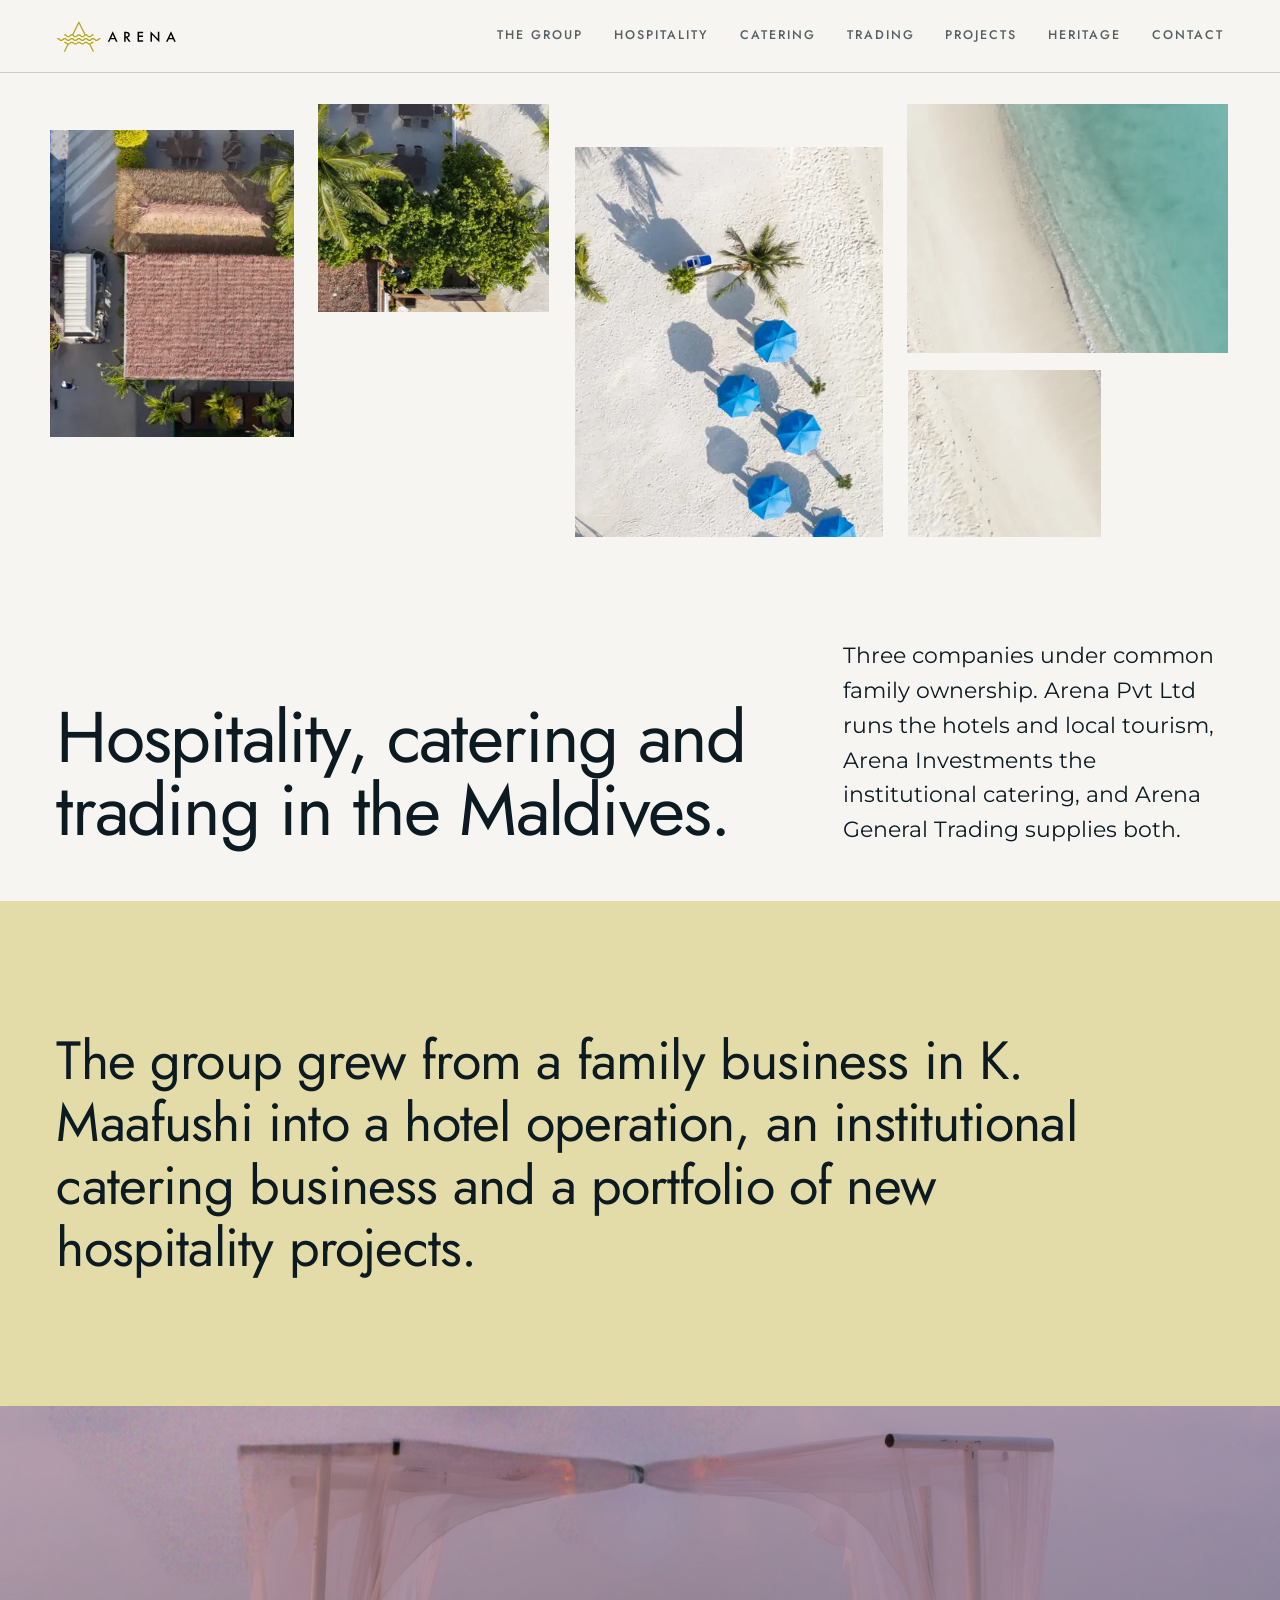
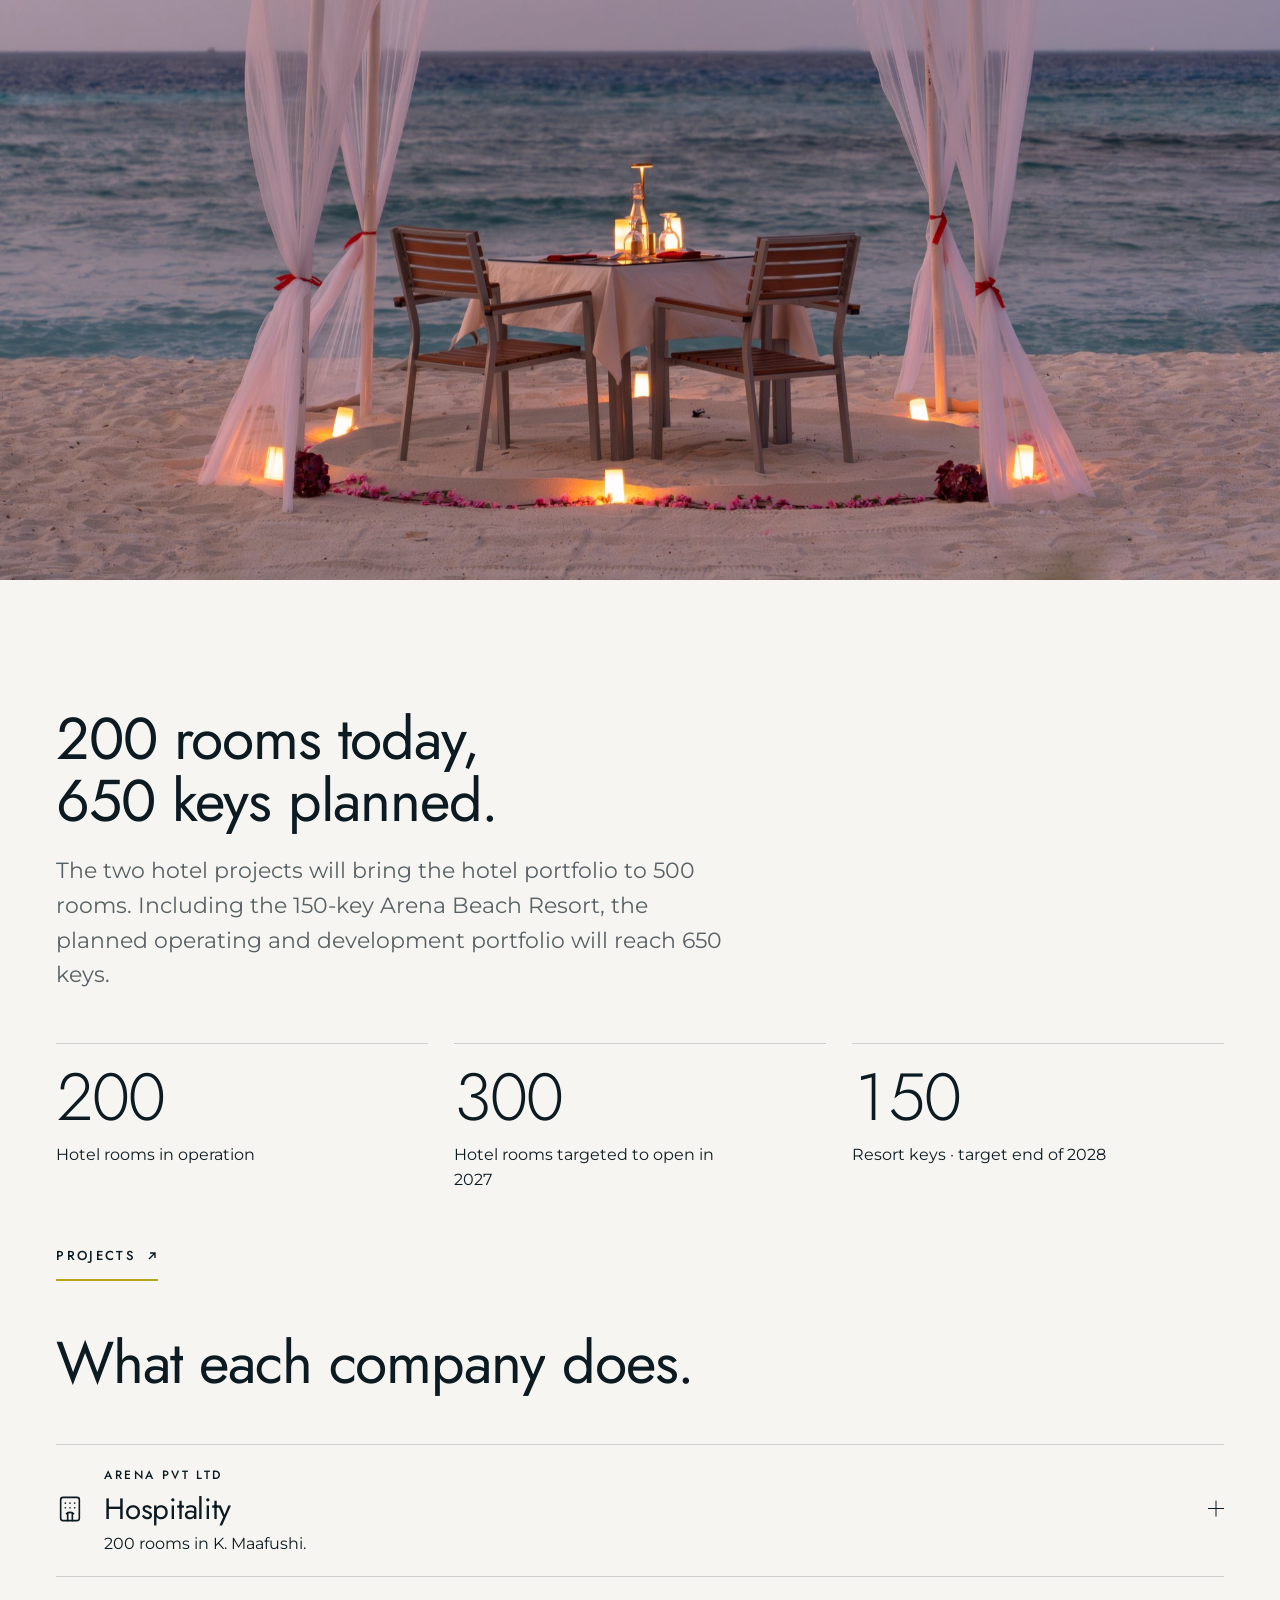
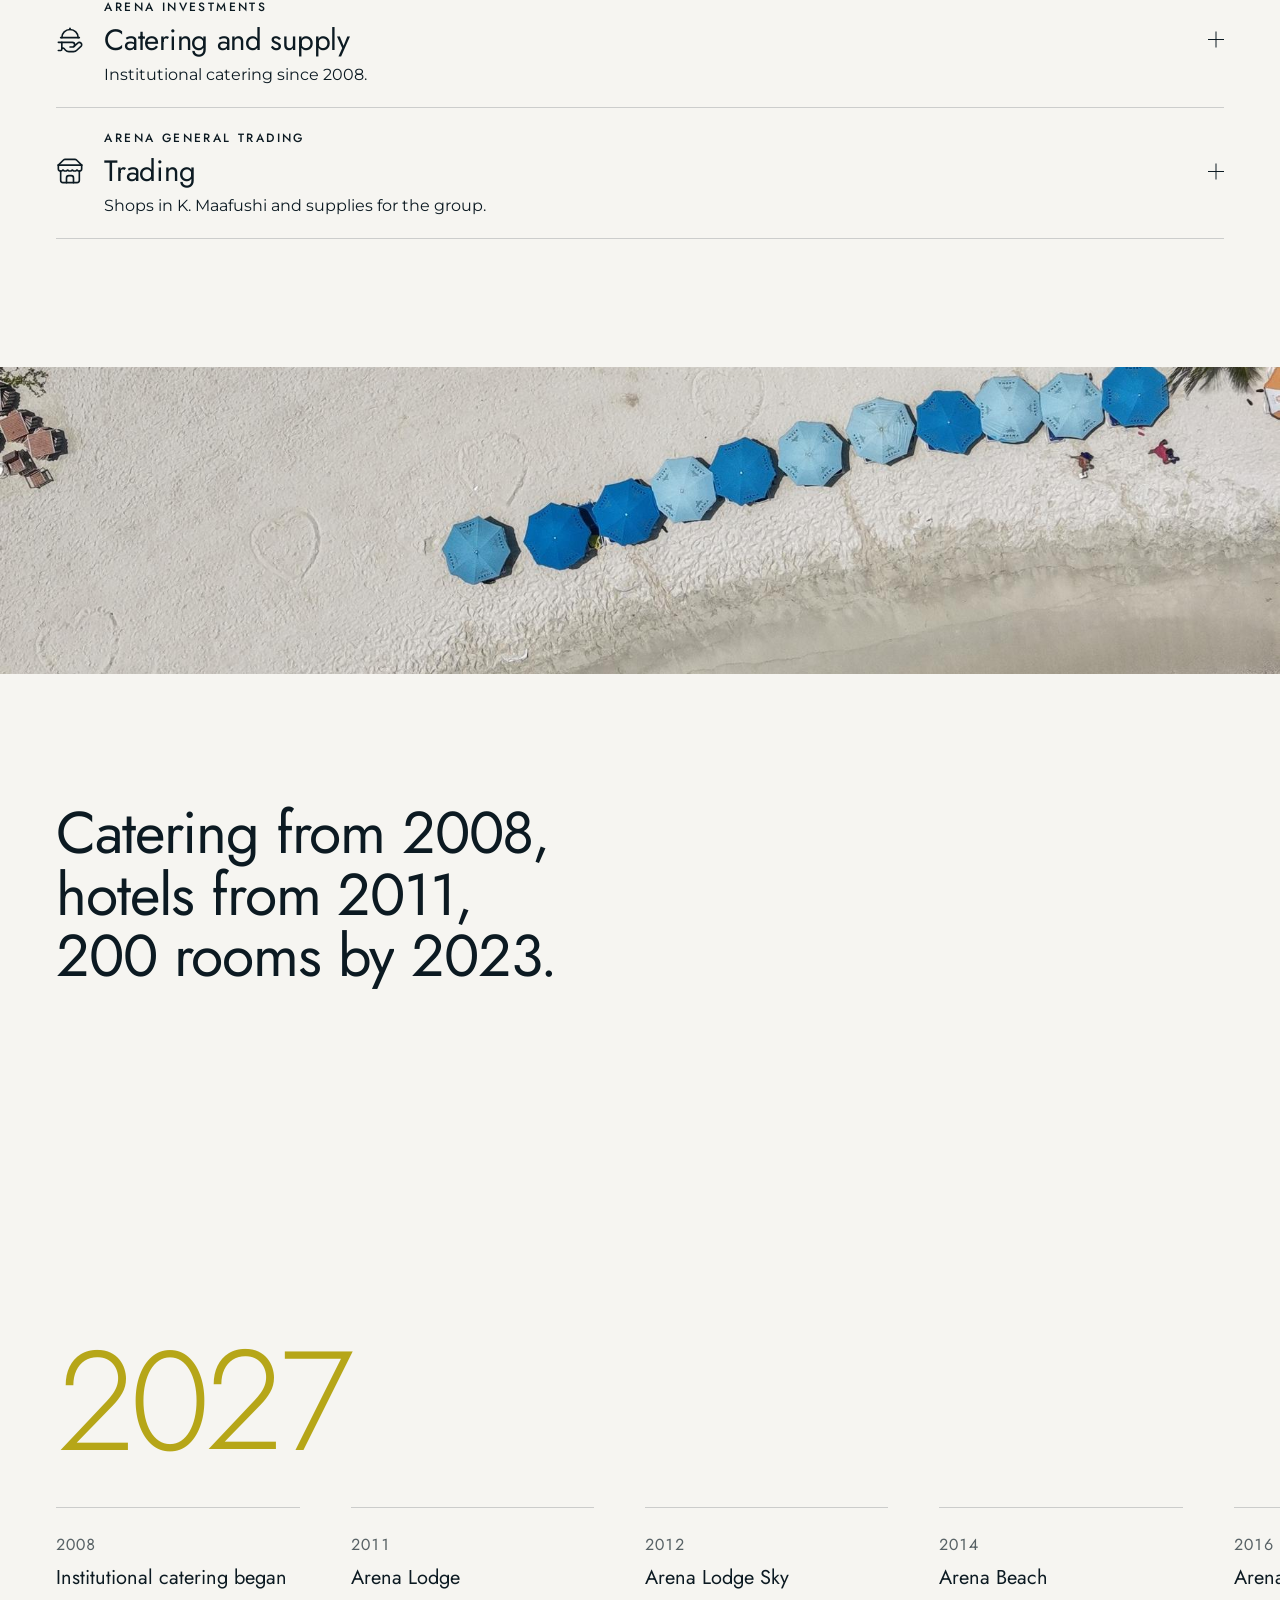
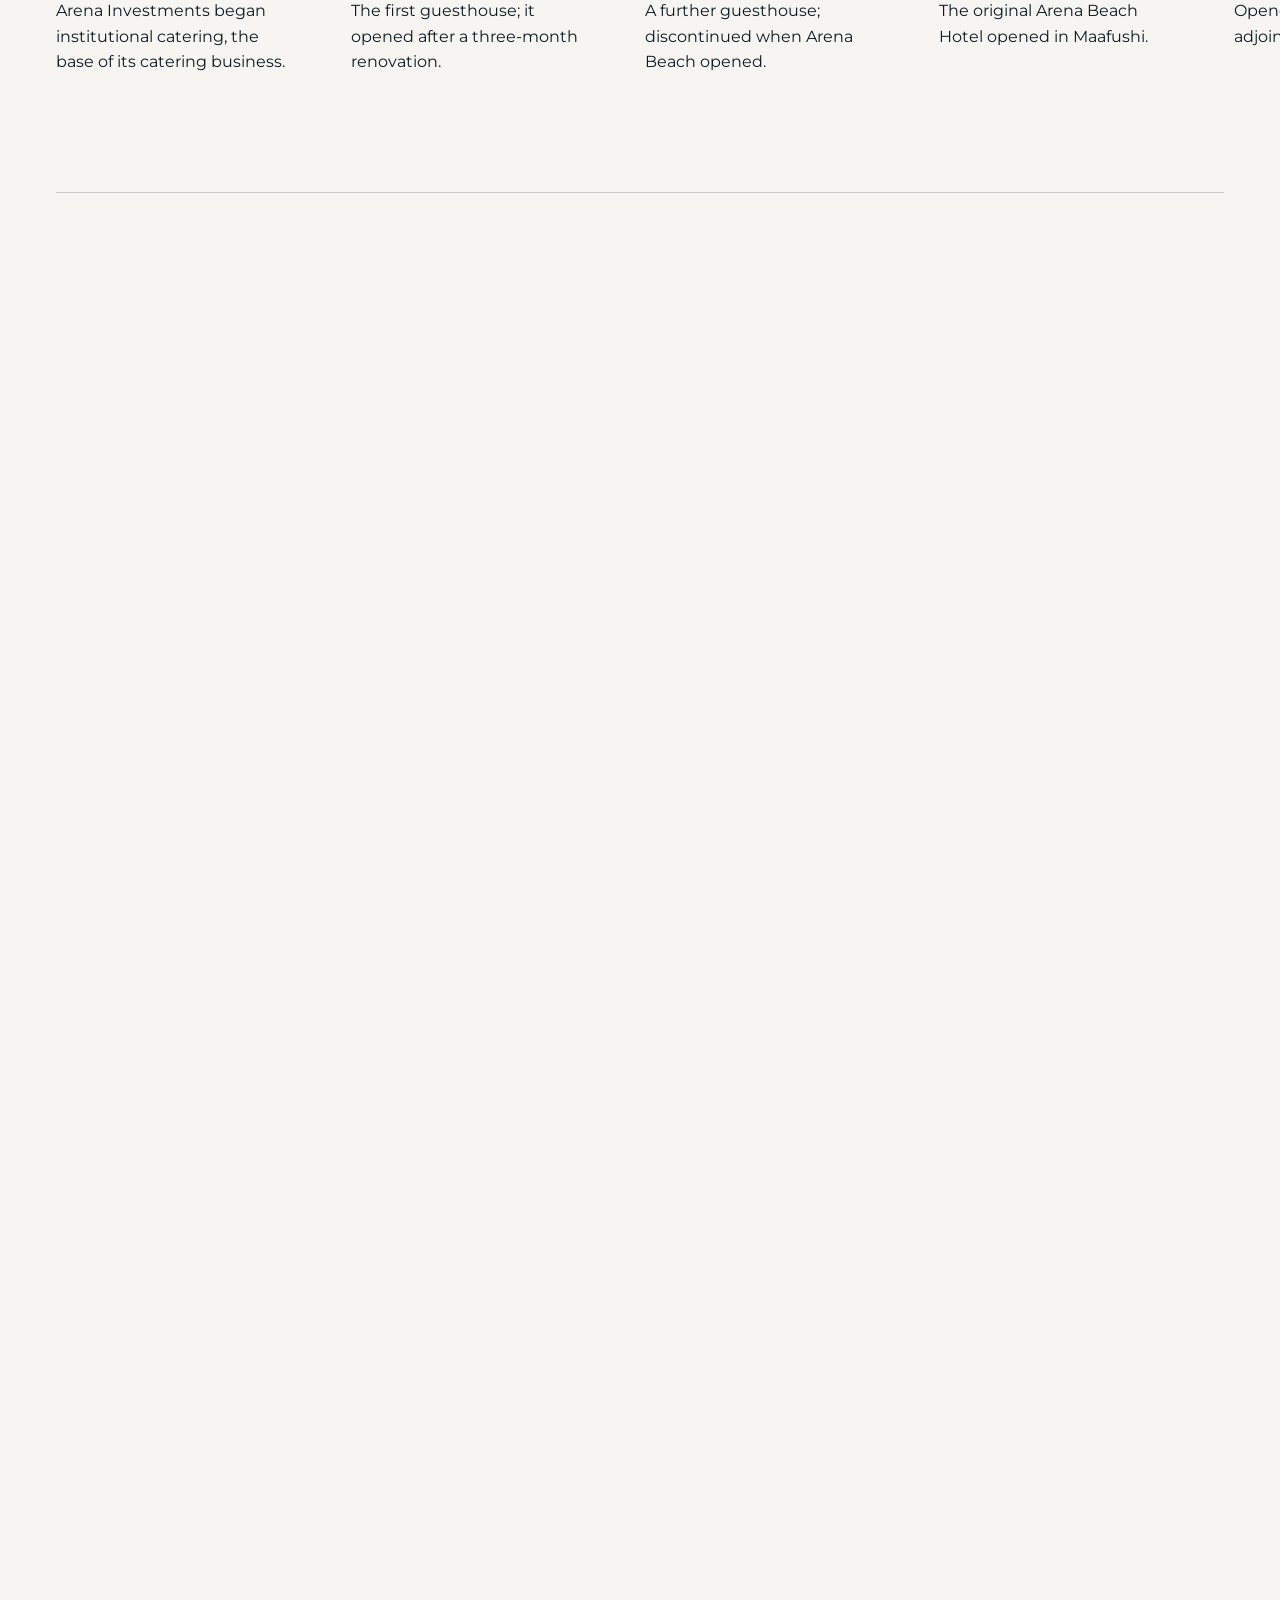
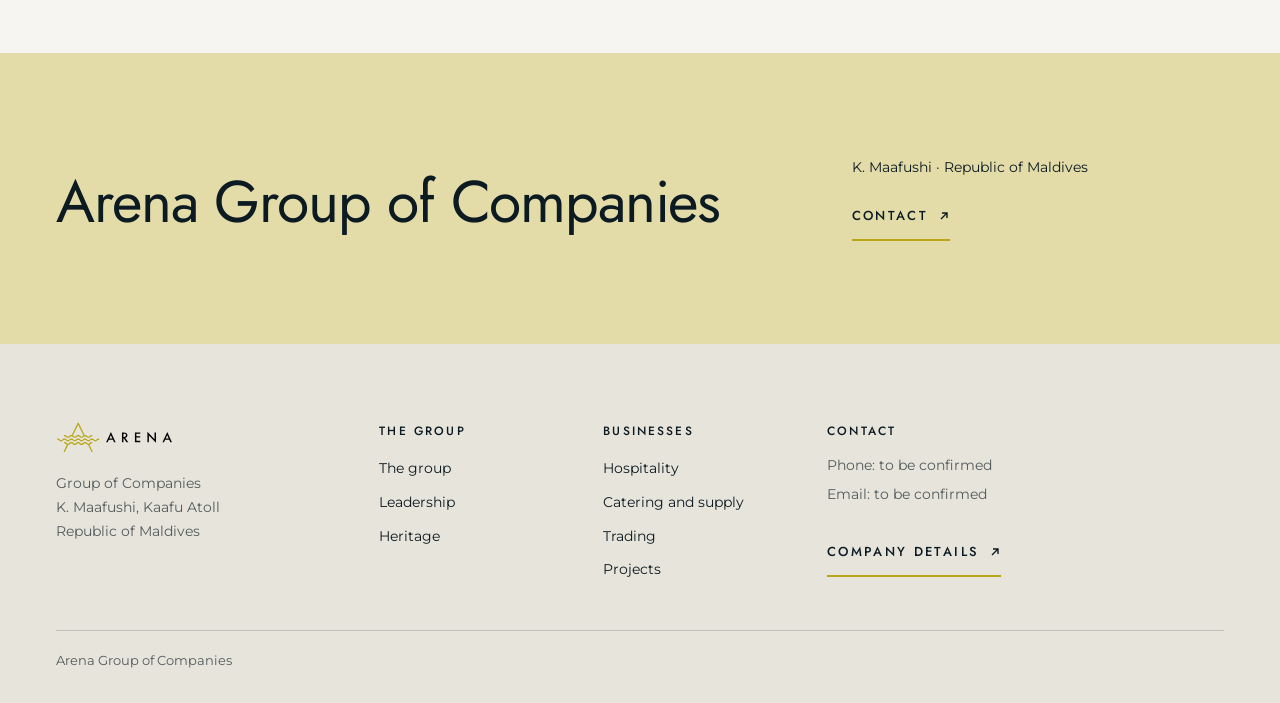
==== commit 6decb232: "Say institutional staff instead of prison staff Co-Authored-By: Claude Sonnet 5.5 <noreply@anthropic" ====
--- a/index.html
+++ b/index.html
@@ -20,7 +20,7 @@
   <button class="menu3" type="button" aria-expanded="false" aria-controls="nav3">Menu</button>
 </div></header>
 <main id="main" tabindex="-1">
-<div class="mw"><section class="hold aerial" aria-label="Arena Beach from the air"><div class="pane p1" data-d="0.55"><img src="img/hero/aerial-2200.webp" srcset="img/hero/aerial-1200.webp 1200w,img/hero/aerial-2200.webp 2200w" sizes="(max-width:820px) 190vh,130vw" alt="Hotel rooms seen from above"></div><div class="pane p2" data-d="0.9"><img src="img/hero/aerial-2200.webp" srcset="img/hero/aerial-1200.webp 1200w,img/hero/aerial-2200.webp 2200w" sizes="(max-width:820px) 190vh,130vw" alt="Restaurant roofs and terraces"></div><div class="pane p3" data-d="0.35"><img src="img/hero/aerial-2200.webp" srcset="img/hero/aerial-1200.webp 1200w,img/hero/aerial-2200.webp 2200w" sizes="(max-width:820px) 190vh,130vw" alt="Blue umbrellas on the white beach"></div><div class="pane p4" data-d="1"><img src="img/hero/aerial-2200.webp" srcset="img/hero/aerial-1200.webp 1200w,img/hero/aerial-2200.webp 2200w" sizes="(max-width:820px) 190vh,130vw" alt="Clear water along the shore"></div><div class="pane p5" data-d="0.7"><img src="img/hero/aerial-2200.webp" srcset="img/hero/aerial-1200.webp 1200w,img/hero/aerial-2200.webp 2200w" sizes="(max-width:820px) 190vh,130vw" alt="Where the sand meets the sea"></div><div class="wrap hold-in"><h1 class="aerial-h" data-split>Hospitality, catering and trading in the Maldives.</h1><p class="lede3" data-r="up">Three companies under common family ownership. Arena Pvt Ltd runs the hotels and local tourism, Arena Investments the institutional catering, and Arena General Trading supplies both.</p></div></section><div class="sheet"><section class="slab sun"><div class="wrap"><p class="big" data-r="up">The group grew from a family business in K. Maafushi into a hotel operation, an institutional catering business and a portfolio of new hospitality projects.</p></div></section></div></div><figure class="spread"><div class="ph" data-r="ph"><img src="img/client-dinner-canopy.jpg" alt="A dinner table under a canopy on the beach" loading="lazy" style="object-position:center 60%"></div></figure><section class="wrap sec3"><div class="sh"><h2 class="d2" data-split>200 rooms today, 650 keys planned.</h2><p class="lede3 soft3" data-r="up">The two hotel projects will bring the hotel portfolio to 500 rooms. Including the 150&#8209;key Arena Beach Resort, the planned operating and development portfolio will reach 650 keys.</p></div><div class="figs"><div data-r="up"><span class="n num">200</span><span class="l">Hotel rooms in operation</span></div><div data-r="up" style="transition-delay:.08s"><span class="n num">300</span><span class="l">Hotel rooms targeted to open in 2027</span></div><div data-r="up" style="transition-delay:.16s"><span class="n num">150</span><span class="l">Resort keys · target end of 2028</span></div></div><p style="margin-top:40px"><a class="go3" href="projects.html">Projects<svg viewBox="0 0 12 12" aria-hidden="true"><path d="M3 9 9 3M4 3h5v5"/></svg></a></p></section><section class="wrap sec3" style="padding-top:0"><div class="sh"><h2 class="d2" data-split>What each company does.</h2></div><div class="cos"><details class="cos-r" name="companies"><summary><svg class="ic3" viewBox="0 0 24 24" aria-hidden="true"><path d="M10 22v-6.57"/><path d="M12 11h.01"/><path d="M12 7h.01"/><path d="M14 15.43V22"/><path d="M15 16a5 5 0 0 0-6 0"/><path d="M16 11h.01"/><path d="M16 7h.01"/><path d="M8 11h.01"/><path d="M8 7h.01"/><rect x="4" y="2" width="16" height="20" rx="2"/></svg><span class="cos-t"><span class="k">Arena Pvt Ltd</span><span class="d3">Hospitality</span><em>200 rooms in K. Maafushi.</em></span><span class="cos-pm" aria-hidden="true"></span></summary><div class="cos-o"><div class="ph"><img src="img/arena-tower.jpg" alt="Arena Beach tower on the Maafushi waterfront" loading="lazy"></div><p class="lede3">Arena Pvt Ltd develops and operates accommodation in Maafushi: beachfront stays, dining, transfers and guest experiences. Water sports and excursions operate under Arena Pvt Ltd.</p><ul><li><svg class="ic3" viewBox="0 0 24 24" aria-hidden="true"><path d="M10 22v-6.57"/><path d="M12 11h.01"/><path d="M12 7h.01"/><path d="M14 15.43V22"/><path d="M15 16a5 5 0 0 0-6 0"/><path d="M16 11h.01"/><path d="M16 7h.01"/><path d="M8 11h.01"/><path d="M8 7h.01"/><rect x="4" y="2" width="16" height="20" rx="2"/></svg><div><b>Hotels</b><span>Arena Beach, Arena Grand, Arena Fushi and Arena Veli</span></div></li><li><svg class="ic3" viewBox="0 0 24 24" aria-hidden="true"><path d="M3 2v7c0 1.1.9 2 2 2h4a2 2 0 0 0 2-2V2"/><path d="M7 2v20"/><path d="M21 15V2a5 5 0 0 0-5 5v6c0 1.1.9 2 2 2h3Zm0 0v7"/></svg><div><b>Dining</b><span>Coco Grill by Arena</span></div></li><li><svg class="ic3" viewBox="0 0 24 24" aria-hidden="true"><path d="M2 21c.6.5 1.2 1 2.5 1 2.5 0 2.5-2 5-2 1.3 0 1.9.5 2.5 1 .6.5 1.2 1 2.5 1 2.5 0 2.5-2 5-2 1.3 0 1.9.5 2.5 1"/><path d="M19.38 20A11.6 11.6 0 0 0 21 14l-9-4-9 4c0 2.9.94 5.34 2.81 7.76"/><path d="M19 13V7a2 2 0 0 0-2-2H7a2 2 0 0 0-2 2v6"/><path d="M12 10v4"/><path d="M12 2v3"/></svg><div><b>Guest services</b><span>Airport transfer arrangements, excursions and tours, and water sports</span></div></li></ul><a class="go3" href="hospitality.html">Hospitality<svg viewBox="0 0 12 12" aria-hidden="true"><path d="M3 9 9 3M4 3h5v5"/></svg></a></div></details><details class="cos-r" name="companies"><summary><svg class="ic3" viewBox="0 0 24 24" aria-hidden="true"><path d="M12 3V2"/><path d="m15.4 17.4 3.2-2.8a2 2 0 1 1 2.8 2.9l-3.6 3.3c-.7.8-1.7 1.2-2.8 1.2h-4c-1.1 0-2.1-.4-2.8-1.2l-1.302-1.464A1 1 0 0 0 6.151 19H5"/><path d="M2 14h12a2 2 0 0 1 0 4h-2"/><path d="M4 10h16"/><path d="M5 10a7 7 0 0 1 14 0"/><path d="M5 14v6a1 1 0 0 1-1 1H2"/></svg><span class="cos-t"><span class="k">Arena Investments</span><span class="d3">Catering and supply</span><em>Institutional catering since 2008.</em></span><span class="cos-pm" aria-hidden="true"></span></summary><div class="cos-o"><p class="lede3">Arena Investments began institutional catering in 2008. It has held a shareholding in Paresco Pvt Ltd since 2018. Through Paresco it has managed supplies for the Prisons Cooperative Society since 2019; Paresco also caters for prison staff.</p><ul><li><svg class="ic3" viewBox="0 0 24 24" aria-hidden="true"><path d="M12 3V2"/><path d="m15.4 17.4 3.2-2.8a2 2 0 1 1 2.8 2.9l-3.6 3.3c-.7.8-1.7 1.2-2.8 1.2h-4c-1.1 0-2.1-.4-2.8-1.2l-1.302-1.464A1 1 0 0 0 6.151 19H5"/><path d="M2 14h12a2 2 0 0 1 0 4h-2"/><path d="M4 10h16"/><path d="M5 10a7 7 0 0 1 14 0"/><path d="M5 14v6a1 1 0 0 1-1 1H2"/></svg><div><b>Institutional catering</b><span>Since 2008</span></div></li><li><svg class="ic3" viewBox="0 0 24 24" aria-hidden="true"><path d="M11 21.73a2 2 0 0 0 2 0l7-4A2 2 0 0 0 21 16V8a2 2 0 0 0-1-1.73l-7-4a2 2 0 0 0-2 0l-7 4A2 2 0 0 0 3 8v8a2 2 0 0 0 1 1.73z"/><path d="M12 22V12"/><path d="m3.3 7 7.703 4.734a2 2 0 0 0 1.994 0L20.7 7"/><path d="m7.5 4.27 9 5.15"/></svg><div><b>Paresco</b><span>Institutional supplies and staff catering</span></div></li></ul><a class="go3" href="catering.html">Catering and supply<svg viewBox="0 0 12 12" aria-hidden="true"><path d="M3 9 9 3M4 3h5v5"/></svg></a></div></details><details class="cos-r" name="companies"><summary><svg class="ic3" viewBox="0 0 24 24" aria-hidden="true"><path d="m2 7 4.41-4.41A2 2 0 0 1 7.83 2h8.34a2 2 0 0 1 1.42.59L22 7"/><path d="M4 12v8a2 2 0 0 0 2 2h12a2 2 0 0 0 2-2v-8"/><path d="M15 22v-4a2 2 0 0 0-2-2h-2a2 2 0 0 0-2 2v4"/><path d="M2 7h20"/><path d="M22 7v3a2 2 0 0 1-2 2a2.7 2.7 0 0 1-1.59-.63.7.7 0 0 0-.82 0A2.7 2.7 0 0 1 16 12a2.7 2.7 0 0 1-1.59-.63.7.7 0 0 0-.82 0A2.7 2.7 0 0 1 12 12a2.7 2.7 0 0 1-1.59-.63.7.7 0 0 0-.82 0A2.7 2.7 0 0 1 8 12a2.7 2.7 0 0 1-1.59-.63.7.7 0 0 0-.82 0A2.7 2.7 0 0 1 4 12a2 2 0 0 1-2-2V7"/></svg><span class="cos-t"><span class="k">Arena General Trading</span><span class="d3">Trading</span><em>Shops in K. Maafushi and supplies for the group.</em></span><span class="cos-pm" aria-hidden="true"></span></summary><div class="cos-o"><p class="lede3">Arena General Trading operates grocery shops and souvenir shops in K. Maafushi and manages supplies for the group companies.</p><ul><li><svg class="ic3" viewBox="0 0 24 24" aria-hidden="true"><path d="M11 21.73a2 2 0 0 0 2 0l7-4A2 2 0 0 0 21 16V8a2 2 0 0 0-1-1.73l-7-4a2 2 0 0 0-2 0l-7 4A2 2 0 0 0 3 8v8a2 2 0 0 0 1 1.73z"/><path d="M12 22V12"/><path d="m3.3 7 7.703 4.734a2 2 0 0 0 1.994 0L20.7 7"/><path d="m7.5 4.27 9 5.15"/></svg><div><b>Group supplies</b><span>Hotel and catering supplies</span></div></li><li><svg class="ic3" viewBox="0 0 24 24" aria-hidden="true"><path d="m2 7 4.41-4.41A2 2 0 0 1 7.83 2h8.34a2 2 0 0 1 1.42.59L22 7"/><path d="M4 12v8a2 2 0 0 0 2 2h12a2 2 0 0 0 2-2v-8"/><path d="M15 22v-4a2 2 0 0 0-2-2h-2a2 2 0 0 0-2 2v4"/><path d="M2 7h20"/><path d="M22 7v3a2 2 0 0 1-2 2a2.7 2.7 0 0 1-1.59-.63.7.7 0 0 0-.82 0A2.7 2.7 0 0 1 16 12a2.7 2.7 0 0 1-1.59-.63.7.7 0 0 0-.82 0A2.7 2.7 0 0 1 12 12a2.7 2.7 0 0 1-1.59-.63.7.7 0 0 0-.82 0A2.7 2.7 0 0 1 8 12a2.7 2.7 0 0 1-1.59-.63.7.7 0 0 0-.82 0A2.7 2.7 0 0 1 4 12a2 2 0 0 1-2-2V7"/></svg><div><b>Shops</b><span>Grocery and souvenir shops, K. Maafushi</span></div></li></ul><a class="go3" href="trading.html">Trading<svg viewBox="0 0 12 12" aria-hidden="true"><path d="M3 9 9 3M4 3h5v5"/></svg></a></div></details></div></section><figure class="spread strip"><div class="ph" data-r="ph"><img src="img/origins-beach.jpg" alt="A line of blue umbrellas on the beach, from above" loading="lazy" style="object-position:center bottom"></div></figure><section class="his"><div class="wrap"><div class="sh"><h2 class="d2" data-split>Catering from 2008, hotels from 2011, 200 rooms by 2023.</h2></div></div><div class="his-pin"><div class="his-in"><div class="wrap his-top"><div class="wheel" aria-hidden="true"></div><div class="his-ctl"><button type="button" class="ctl" data-d="-1">Earlier</button><button type="button" class="ctl" data-d="1">Later</button></div><div class="his-bar his-bar-p"><b></b></div></div><ol class="trk" tabindex="0" aria-label="History, 2008 to 2028"><li class="" data-y="2008"><span class="ty">2008</span><h3>Institutional catering began</h3><p>Arena Investments began institutional catering, the base of its catering business.</p></li><li class="" data-y="2011"><span class="ty">2011</span><h3>Arena Lodge</h3><p>The first guesthouse; it opened after a three&#8209;month renovation.</p></li><li class="" data-y="2012"><span class="ty">2012</span><h3>Arena Lodge Sky</h3><p>A further guesthouse; discontinued when Arena Beach opened.</p></li><li class="" data-y="2014"><span class="ty">2014</span><h3>Arena Beach</h3><p>The original Arena Beach Hotel opened in Maafushi.</p></li><li class="" data-y="2016"><span class="ty">2016</span><h3>Arena Grand</h3><p>Opened in June on land adjoining Arena Beach.</p></li><li class="" data-y="2018"><span class="ty">2018</span><h3>Arena Fushi</h3><p>Opened in October.</p></li><li class="" data-y="2019"><span class="ty">2019</span><h3>Paresco operations</h3><p>Arena Investments expanded its operations through Paresco, to manage supplies for the Prisons Cooperative Society.</p></li><li class="" data-y="2020"><span class="ty">2020</span><h3>Arena Beach redevelopment</h3><p>The original hotel was demolished during the pandemic lockdown, beginning the redevelopment.</p></li><li class="" data-y="2021"><span class="ty">2021</span><h3>Arena Veli</h3><p>Opened in November.</p></li><li class="" data-y="2023"><span class="ty">2023</span><h3>The new Arena Beach</h3><p>Opened, increasing the existing hotel operation to 200 rooms. In April, Paresco was awarded a five&#8209;year contract to cater for prison staff.</p></li><li class="" data-y="2024"><span class="ty">2024</span><h3>Arena Beach Resort project</h3><p>Arena leased a lagoon near K. Maafushi in the final quarter; works began shortly afterwards.</p></li><li class="fut" data-y="2027"><span class="ty">2027&#8211;28</span><h3>Targeted</h3><p>Arena Palm Hiya, target January 2027. Arena V. Thinadhoo, target July 2027. Arena Beach Resort, target end of 2028.</p></li></ol><div class="wrap"><div class="his-bar"><b></b></div></div></div></div></section><section class="sun"><div class="wrap close3"><h2 class="d2">Arena Group of Companies</h2><div class="r"><span>K. Maafushi · Republic of Maldives</span><a class="go3" href="contact.html">Contact<svg viewBox="0 0 12 12" aria-hidden="true"><path d="M3 9 9 3M4 3h5v5"/></svg></a></div></div></section>
+<div class="mw"><section class="hold aerial" aria-label="Arena Beach from the air"><div class="pane p1" data-d="0.55"><img src="img/hero/aerial-2200.webp" srcset="img/hero/aerial-1200.webp 1200w,img/hero/aerial-2200.webp 2200w" sizes="(max-width:820px) 190vh,130vw" alt="Hotel rooms seen from above"></div><div class="pane p2" data-d="0.9"><img src="img/hero/aerial-2200.webp" srcset="img/hero/aerial-1200.webp 1200w,img/hero/aerial-2200.webp 2200w" sizes="(max-width:820px) 190vh,130vw" alt="Restaurant roofs and terraces"></div><div class="pane p3" data-d="0.35"><img src="img/hero/aerial-2200.webp" srcset="img/hero/aerial-1200.webp 1200w,img/hero/aerial-2200.webp 2200w" sizes="(max-width:820px) 190vh,130vw" alt="Blue umbrellas on the white beach"></div><div class="pane p4" data-d="1"><img src="img/hero/aerial-2200.webp" srcset="img/hero/aerial-1200.webp 1200w,img/hero/aerial-2200.webp 2200w" sizes="(max-width:820px) 190vh,130vw" alt="Clear water along the shore"></div><div class="pane p5" data-d="0.7"><img src="img/hero/aerial-2200.webp" srcset="img/hero/aerial-1200.webp 1200w,img/hero/aerial-2200.webp 2200w" sizes="(max-width:820px) 190vh,130vw" alt="Where the sand meets the sea"></div><div class="wrap hold-in"><h1 class="aerial-h" data-split>Hospitality, catering and trading in the Maldives.</h1><p class="lede3" data-r="up">Three companies under common family ownership. Arena Pvt Ltd runs the hotels and local tourism, Arena Investments the institutional catering, and Arena General Trading supplies both.</p></div></section><div class="sheet"><section class="slab sun"><div class="wrap"><p class="big" data-r="up">The group grew from a family business in K. Maafushi into a hotel operation, an institutional catering business and a portfolio of new hospitality projects.</p></div></section></div></div><figure class="spread"><div class="ph" data-r="ph"><img src="img/client-dinner-canopy.jpg" alt="A dinner table under a canopy on the beach" loading="lazy" style="object-position:center 60%"></div></figure><section class="wrap sec3"><div class="sh"><h2 class="d2" data-split>200 rooms today, 650 keys planned.</h2><p class="lede3 soft3" data-r="up">The two hotel projects will bring the hotel portfolio to 500 rooms. Including the 150&#8209;key Arena Beach Resort, the planned operating and development portfolio will reach 650 keys.</p></div><div class="figs"><div data-r="up"><span class="n num">200</span><span class="l">Hotel rooms in operation</span></div><div data-r="up" style="transition-delay:.08s"><span class="n num">300</span><span class="l">Hotel rooms targeted to open in 2027</span></div><div data-r="up" style="transition-delay:.16s"><span class="n num">150</span><span class="l">Resort keys · target end of 2028</span></div></div><p style="margin-top:40px"><a class="go3" href="projects.html">Projects<svg viewBox="0 0 12 12" aria-hidden="true"><path d="M3 9 9 3M4 3h5v5"/></svg></a></p></section><section class="wrap sec3" style="padding-top:0"><div class="sh"><h2 class="d2" data-split>What each company does.</h2></div><div class="cos"><details class="cos-r" name="companies"><summary><svg class="ic3" viewBox="0 0 24 24" aria-hidden="true"><path d="M10 22v-6.57"/><path d="M12 11h.01"/><path d="M12 7h.01"/><path d="M14 15.43V22"/><path d="M15 16a5 5 0 0 0-6 0"/><path d="M16 11h.01"/><path d="M16 7h.01"/><path d="M8 11h.01"/><path d="M8 7h.01"/><rect x="4" y="2" width="16" height="20" rx="2"/></svg><span class="cos-t"><span class="k">Arena Pvt Ltd</span><span class="d3">Hospitality</span><em>200 rooms in K. Maafushi.</em></span><span class="cos-pm" aria-hidden="true"></span></summary><div class="cos-o"><div class="ph"><img src="img/arena-tower.jpg" alt="Arena Beach tower on the Maafushi waterfront" loading="lazy"></div><p class="lede3">Arena Pvt Ltd develops and operates accommodation in Maafushi: beachfront stays, dining, transfers and guest experiences. Water sports and excursions operate under Arena Pvt Ltd.</p><ul><li><svg class="ic3" viewBox="0 0 24 24" aria-hidden="true"><path d="M10 22v-6.57"/><path d="M12 11h.01"/><path d="M12 7h.01"/><path d="M14 15.43V22"/><path d="M15 16a5 5 0 0 0-6 0"/><path d="M16 11h.01"/><path d="M16 7h.01"/><path d="M8 11h.01"/><path d="M8 7h.01"/><rect x="4" y="2" width="16" height="20" rx="2"/></svg><div><b>Hotels</b><span>Arena Beach, Arena Grand, Arena Fushi and Arena Veli</span></div></li><li><svg class="ic3" viewBox="0 0 24 24" aria-hidden="true"><path d="M3 2v7c0 1.1.9 2 2 2h4a2 2 0 0 0 2-2V2"/><path d="M7 2v20"/><path d="M21 15V2a5 5 0 0 0-5 5v6c0 1.1.9 2 2 2h3Zm0 0v7"/></svg><div><b>Dining</b><span>Coco Grill by Arena</span></div></li><li><svg class="ic3" viewBox="0 0 24 24" aria-hidden="true"><path d="M2 21c.6.5 1.2 1 2.5 1 2.5 0 2.5-2 5-2 1.3 0 1.9.5 2.5 1 .6.5 1.2 1 2.5 1 2.5 0 2.5-2 5-2 1.3 0 1.9.5 2.5 1"/><path d="M19.38 20A11.6 11.6 0 0 0 21 14l-9-4-9 4c0 2.9.94 5.34 2.81 7.76"/><path d="M19 13V7a2 2 0 0 0-2-2H7a2 2 0 0 0-2 2v6"/><path d="M12 10v4"/><path d="M12 2v3"/></svg><div><b>Guest services</b><span>Airport transfer arrangements, excursions and tours, and water sports</span></div></li></ul><a class="go3" href="hospitality.html">Hospitality<svg viewBox="0 0 12 12" aria-hidden="true"><path d="M3 9 9 3M4 3h5v5"/></svg></a></div></details><details class="cos-r" name="companies"><summary><svg class="ic3" viewBox="0 0 24 24" aria-hidden="true"><path d="M12 3V2"/><path d="m15.4 17.4 3.2-2.8a2 2 0 1 1 2.8 2.9l-3.6 3.3c-.7.8-1.7 1.2-2.8 1.2h-4c-1.1 0-2.1-.4-2.8-1.2l-1.302-1.464A1 1 0 0 0 6.151 19H5"/><path d="M2 14h12a2 2 0 0 1 0 4h-2"/><path d="M4 10h16"/><path d="M5 10a7 7 0 0 1 14 0"/><path d="M5 14v6a1 1 0 0 1-1 1H2"/></svg><span class="cos-t"><span class="k">Arena Investments</span><span class="d3">Catering and supply</span><em>Institutional catering since 2008.</em></span><span class="cos-pm" aria-hidden="true"></span></summary><div class="cos-o"><p class="lede3">Arena Investments began institutional catering in 2008. It has held a shareholding in Paresco Pvt Ltd since 2018. Through Paresco it has managed supplies for the Prisons Cooperative Society since 2019; Paresco also caters for institutional staff.</p><ul><li><svg class="ic3" viewBox="0 0 24 24" aria-hidden="true"><path d="M12 3V2"/><path d="m15.4 17.4 3.2-2.8a2 2 0 1 1 2.8 2.9l-3.6 3.3c-.7.8-1.7 1.2-2.8 1.2h-4c-1.1 0-2.1-.4-2.8-1.2l-1.302-1.464A1 1 0 0 0 6.151 19H5"/><path d="M2 14h12a2 2 0 0 1 0 4h-2"/><path d="M4 10h16"/><path d="M5 10a7 7 0 0 1 14 0"/><path d="M5 14v6a1 1 0 0 1-1 1H2"/></svg><div><b>Institutional catering</b><span>Since 2008</span></div></li><li><svg class="ic3" viewBox="0 0 24 24" aria-hidden="true"><path d="M11 21.73a2 2 0 0 0 2 0l7-4A2 2 0 0 0 21 16V8a2 2 0 0 0-1-1.73l-7-4a2 2 0 0 0-2 0l-7 4A2 2 0 0 0 3 8v8a2 2 0 0 0 1 1.73z"/><path d="M12 22V12"/><path d="m3.3 7 7.703 4.734a2 2 0 0 0 1.994 0L20.7 7"/><path d="m7.5 4.27 9 5.15"/></svg><div><b>Paresco</b><span>Institutional supplies and staff catering</span></div></li></ul><a class="go3" href="catering.html">Catering and supply<svg viewBox="0 0 12 12" aria-hidden="true"><path d="M3 9 9 3M4 3h5v5"/></svg></a></div></details><details class="cos-r" name="companies"><summary><svg class="ic3" viewBox="0 0 24 24" aria-hidden="true"><path d="m2 7 4.41-4.41A2 2 0 0 1 7.83 2h8.34a2 2 0 0 1 1.42.59L22 7"/><path d="M4 12v8a2 2 0 0 0 2 2h12a2 2 0 0 0 2-2v-8"/><path d="M15 22v-4a2 2 0 0 0-2-2h-2a2 2 0 0 0-2 2v4"/><path d="M2 7h20"/><path d="M22 7v3a2 2 0 0 1-2 2a2.7 2.7 0 0 1-1.59-.63.7.7 0 0 0-.82 0A2.7 2.7 0 0 1 16 12a2.7 2.7 0 0 1-1.59-.63.7.7 0 0 0-.82 0A2.7 2.7 0 0 1 12 12a2.7 2.7 0 0 1-1.59-.63.7.7 0 0 0-.82 0A2.7 2.7 0 0 1 8 12a2.7 2.7 0 0 1-1.59-.63.7.7 0 0 0-.82 0A2.7 2.7 0 0 1 4 12a2 2 0 0 1-2-2V7"/></svg><span class="cos-t"><span class="k">Arena General Trading</span><span class="d3">Trading</span><em>Shops in K. Maafushi and supplies for the group.</em></span><span class="cos-pm" aria-hidden="true"></span></summary><div class="cos-o"><p class="lede3">Arena General Trading operates grocery shops and souvenir shops in K. Maafushi and manages supplies for the group companies.</p><ul><li><svg class="ic3" viewBox="0 0 24 24" aria-hidden="true"><path d="M11 21.73a2 2 0 0 0 2 0l7-4A2 2 0 0 0 21 16V8a2 2 0 0 0-1-1.73l-7-4a2 2 0 0 0-2 0l-7 4A2 2 0 0 0 3 8v8a2 2 0 0 0 1 1.73z"/><path d="M12 22V12"/><path d="m3.3 7 7.703 4.734a2 2 0 0 0 1.994 0L20.7 7"/><path d="m7.5 4.27 9 5.15"/></svg><div><b>Group supplies</b><span>Hotel and catering supplies</span></div></li><li><svg class="ic3" viewBox="0 0 24 24" aria-hidden="true"><path d="m2 7 4.41-4.41A2 2 0 0 1 7.83 2h8.34a2 2 0 0 1 1.42.59L22 7"/><path d="M4 12v8a2 2 0 0 0 2 2h12a2 2 0 0 0 2-2v-8"/><path d="M15 22v-4a2 2 0 0 0-2-2h-2a2 2 0 0 0-2 2v4"/><path d="M2 7h20"/><path d="M22 7v3a2 2 0 0 1-2 2a2.7 2.7 0 0 1-1.59-.63.7.7 0 0 0-.82 0A2.7 2.7 0 0 1 16 12a2.7 2.7 0 0 1-1.59-.63.7.7 0 0 0-.82 0A2.7 2.7 0 0 1 12 12a2.7 2.7 0 0 1-1.59-.63.7.7 0 0 0-.82 0A2.7 2.7 0 0 1 8 12a2.7 2.7 0 0 1-1.59-.63.7.7 0 0 0-.82 0A2.7 2.7 0 0 1 4 12a2 2 0 0 1-2-2V7"/></svg><div><b>Shops</b><span>Grocery and souvenir shops, K. Maafushi</span></div></li></ul><a class="go3" href="trading.html">Trading<svg viewBox="0 0 12 12" aria-hidden="true"><path d="M3 9 9 3M4 3h5v5"/></svg></a></div></details></div></section><figure class="spread strip"><div class="ph" data-r="ph"><img src="img/origins-beach.jpg" alt="A line of blue umbrellas on the beach, from above" loading="lazy" style="object-position:center bottom"></div></figure><section class="his"><div class="wrap"><div class="sh"><h2 class="d2" data-split>Catering from 2008, hotels from 2011, 200 rooms by 2023.</h2></div></div><div class="his-pin"><div class="his-in"><div class="wrap his-top"><div class="wheel" aria-hidden="true"></div><div class="his-ctl"><button type="button" class="ctl" data-d="-1">Earlier</button><button type="button" class="ctl" data-d="1">Later</button></div><div class="his-bar his-bar-p"><b></b></div></div><ol class="trk" tabindex="0" aria-label="History, 2008 to 2028"><li class="" data-y="2008"><span class="ty">2008</span><h3>Institutional catering began</h3><p>Arena Investments began institutional catering, the base of its catering business.</p></li><li class="" data-y="2011"><span class="ty">2011</span><h3>Arena Lodge</h3><p>The first guesthouse; it opened after a three&#8209;month renovation.</p></li><li class="" data-y="2012"><span class="ty">2012</span><h3>Arena Lodge Sky</h3><p>A further guesthouse; discontinued when Arena Beach opened.</p></li><li class="" data-y="2014"><span class="ty">2014</span><h3>Arena Beach</h3><p>The original Arena Beach Hotel opened in Maafushi.</p></li><li class="" data-y="2016"><span class="ty">2016</span><h3>Arena Grand</h3><p>Opened in June on land adjoining Arena Beach.</p></li><li class="" data-y="2018"><span class="ty">2018</span><h3>Arena Fushi</h3><p>Opened in October.</p></li><li class="" data-y="2019"><span class="ty">2019</span><h3>Paresco operations</h3><p>Arena Investments expanded its operations through Paresco, to manage supplies for the Prisons Cooperative Society.</p></li><li class="" data-y="2020"><span class="ty">2020</span><h3>Arena Beach redevelopment</h3><p>The original hotel was demolished during the pandemic lockdown, beginning the redevelopment.</p></li><li class="" data-y="2021"><span class="ty">2021</span><h3>Arena Veli</h3><p>Opened in November.</p></li><li class="" data-y="2023"><span class="ty">2023</span><h3>The new Arena Beach</h3><p>Opened, increasing the existing hotel operation to 200 rooms. In April, Paresco was awarded a five&#8209;year contract to cater for institutional staff.</p></li><li class="" data-y="2024"><span class="ty">2024</span><h3>Arena Beach Resort project</h3><p>Arena leased a lagoon near K. Maafushi in the final quarter; works began shortly afterwards.</p></li><li class="fut" data-y="2027"><span class="ty">2027&#8211;28</span><h3>Targeted</h3><p>Arena Palm Hiya, target January 2027. Arena V. Thinadhoo, target July 2027. Arena Beach Resort, target end of 2028.</p></li></ol><div class="wrap"><div class="his-bar"><b></b></div></div></div></div></section><section class="sun"><div class="wrap close3"><h2 class="d2">Arena Group of Companies</h2><div class="r"><span>K. Maafushi · Republic of Maldives</span><a class="go3" href="contact.html">Contact<svg viewBox="0 0 12 12" aria-hidden="true"><path d="M3 9 9 3M4 3h5v5"/></svg></a></div></div></section>
 </main>
 <footer class="ftr3"><div class="wrap">
   <div class="top">
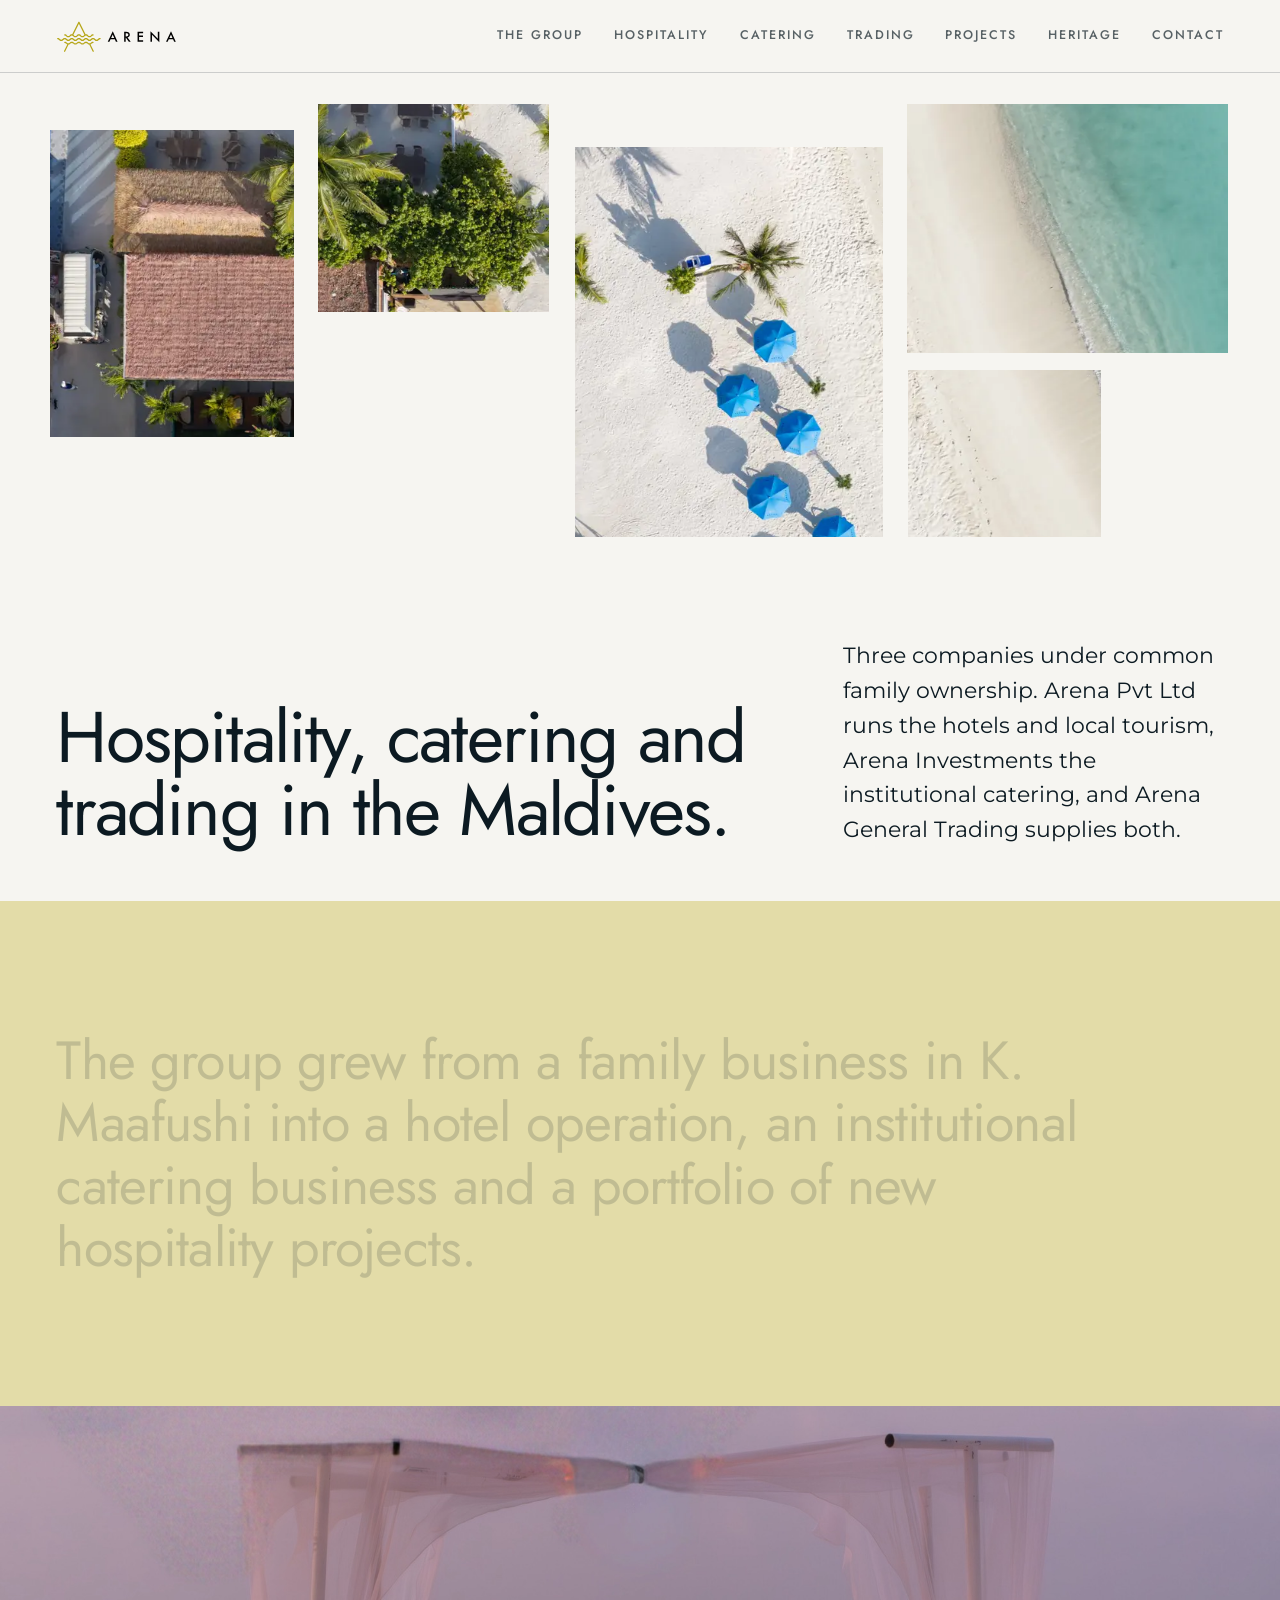
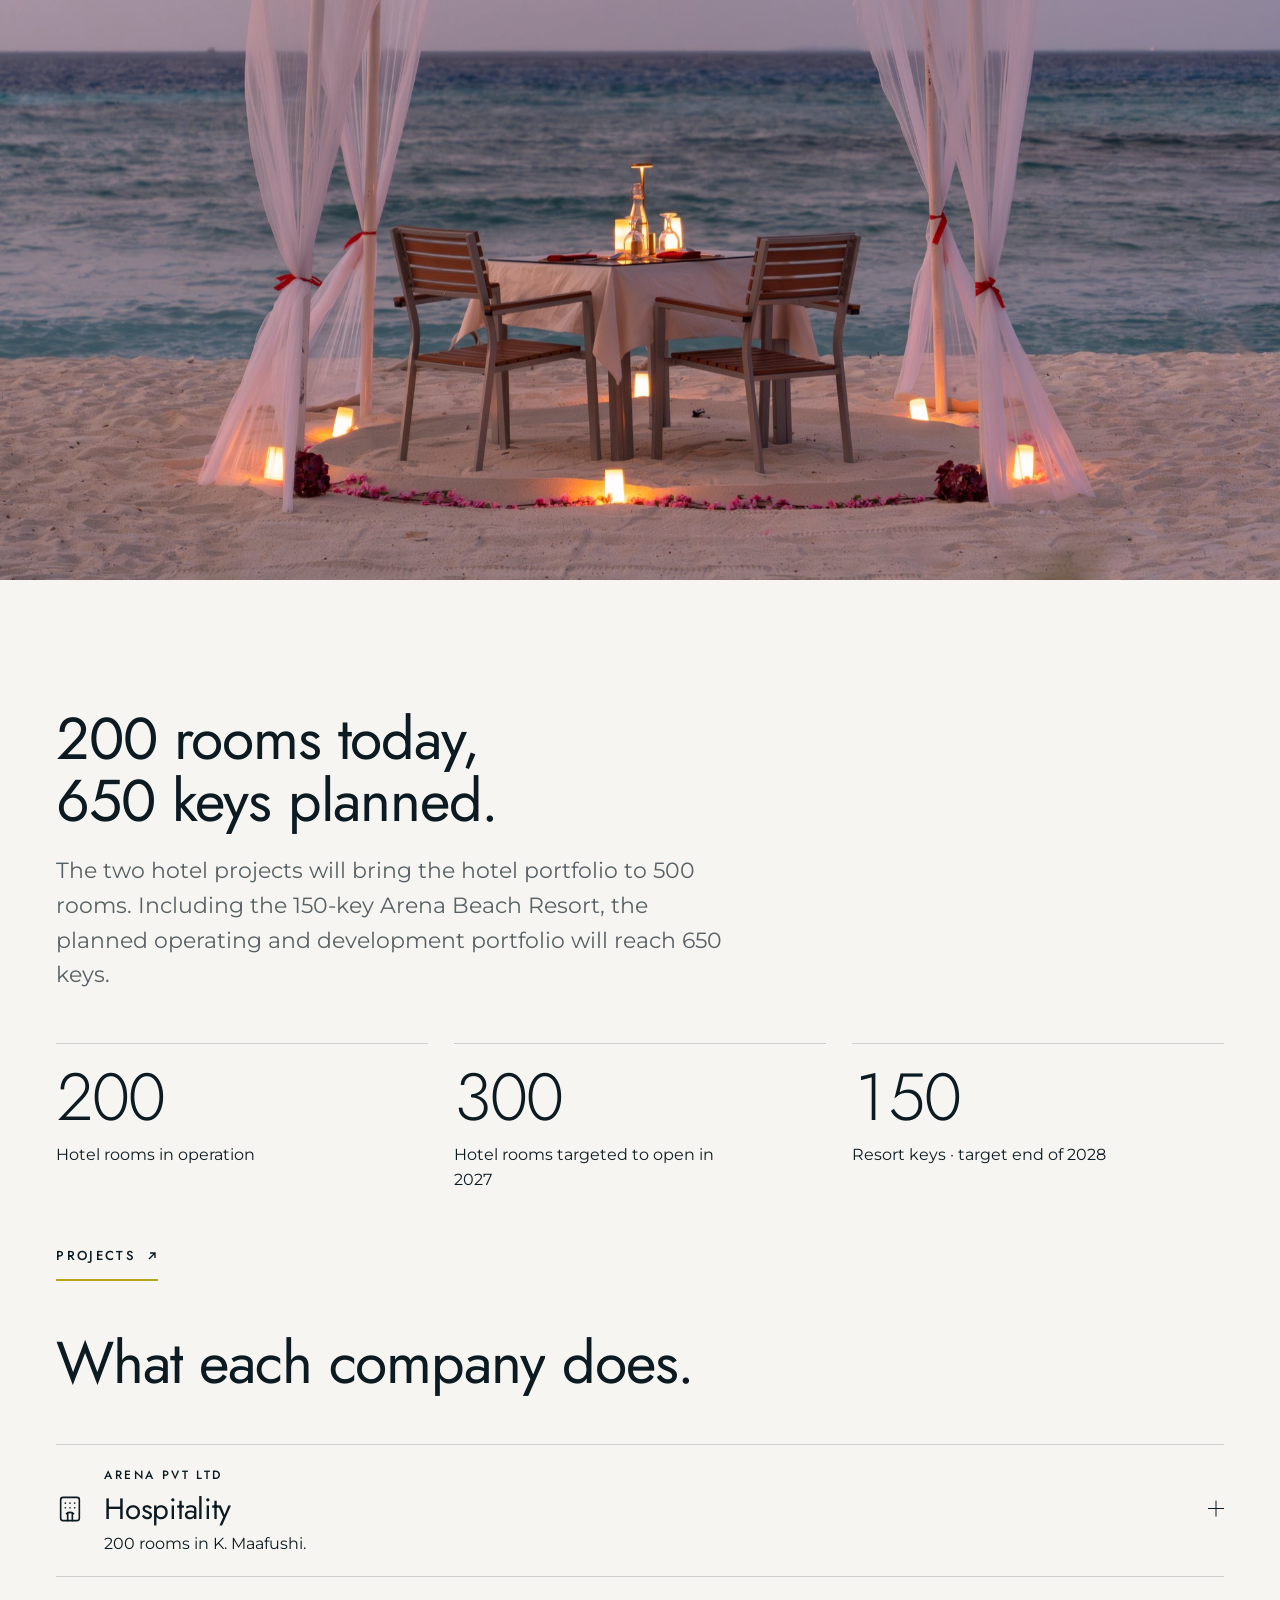
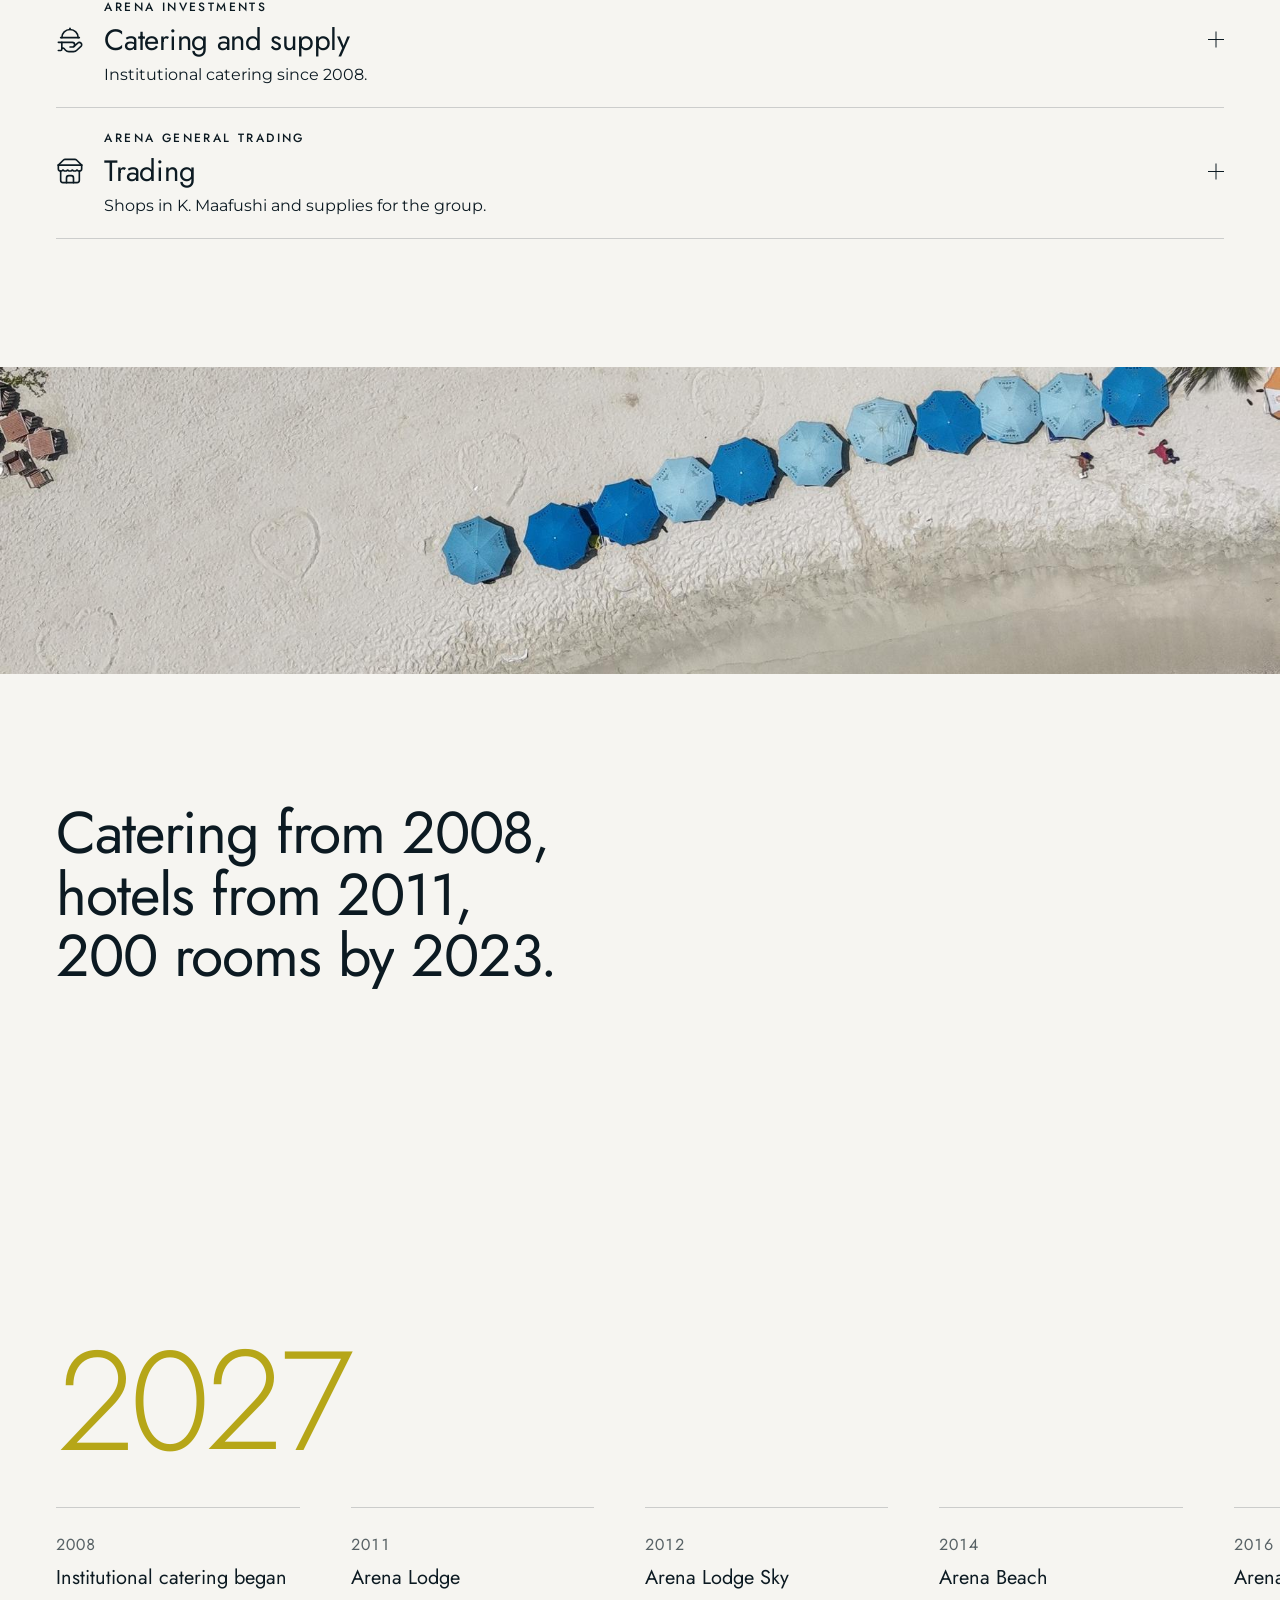
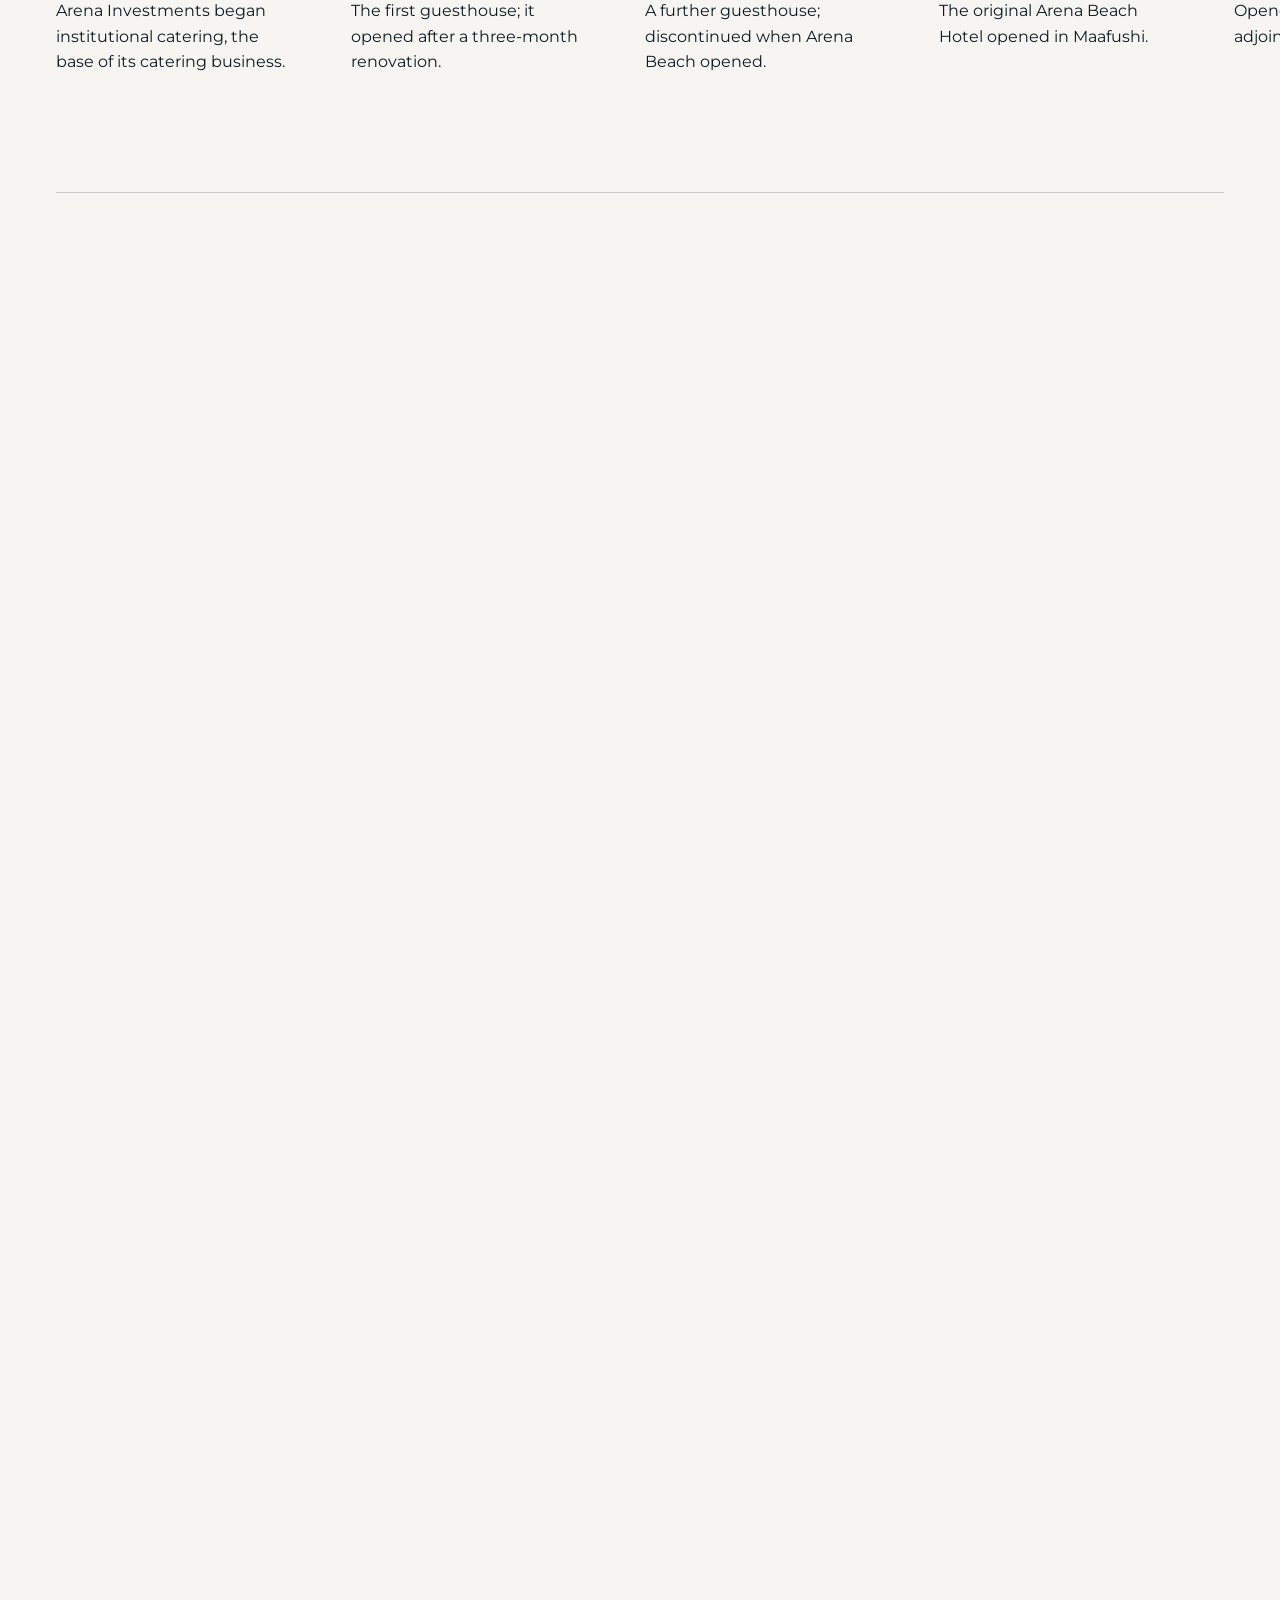
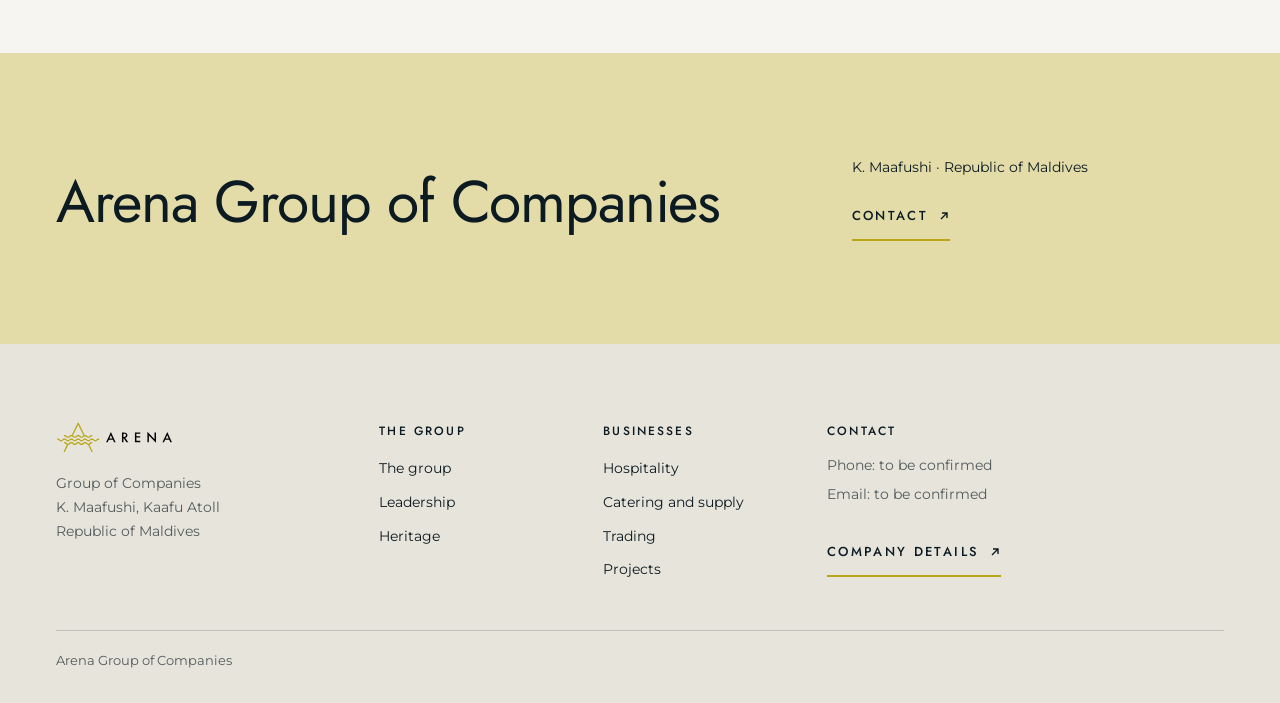
==== commit cf799eca: "Hero scrolls away; statement text fills in word by word; photo is the curtain Co-Authored-By: Claude" ====
--- a/index.html
+++ b/index.html
@@ -20,7 +20,7 @@
   <button class="menu3" type="button" aria-expanded="false" aria-controls="nav3">Menu</button>
 </div></header>
 <main id="main" tabindex="-1">
-<div class="mw"><section class="hold aerial" aria-label="Arena Beach from the air"><div class="pane p1" data-d="0.55"><img src="img/hero/aerial-2200.webp" srcset="img/hero/aerial-1200.webp 1200w,img/hero/aerial-2200.webp 2200w" sizes="(max-width:820px) 190vh,130vw" alt="Hotel rooms seen from above"></div><div class="pane p2" data-d="0.9"><img src="img/hero/aerial-2200.webp" srcset="img/hero/aerial-1200.webp 1200w,img/hero/aerial-2200.webp 2200w" sizes="(max-width:820px) 190vh,130vw" alt="Restaurant roofs and terraces"></div><div class="pane p3" data-d="0.35"><img src="img/hero/aerial-2200.webp" srcset="img/hero/aerial-1200.webp 1200w,img/hero/aerial-2200.webp 2200w" sizes="(max-width:820px) 190vh,130vw" alt="Blue umbrellas on the white beach"></div><div class="pane p4" data-d="1"><img src="img/hero/aerial-2200.webp" srcset="img/hero/aerial-1200.webp 1200w,img/hero/aerial-2200.webp 2200w" sizes="(max-width:820px) 190vh,130vw" alt="Clear water along the shore"></div><div class="pane p5" data-d="0.7"><img src="img/hero/aerial-2200.webp" srcset="img/hero/aerial-1200.webp 1200w,img/hero/aerial-2200.webp 2200w" sizes="(max-width:820px) 190vh,130vw" alt="Where the sand meets the sea"></div><div class="wrap hold-in"><h1 class="aerial-h" data-split>Hospitality, catering and trading in the Maldives.</h1><p class="lede3" data-r="up">Three companies under common family ownership. Arena Pvt Ltd runs the hotels and local tourism, Arena Investments the institutional catering, and Arena General Trading supplies both.</p></div></section><div class="sheet"><section class="slab sun"><div class="wrap"><p class="big" data-r="up">The group grew from a family business in K. Maafushi into a hotel operation, an institutional catering business and a portfolio of new hospitality projects.</p></div></section></div></div><figure class="spread"><div class="ph" data-r="ph"><img src="img/client-dinner-canopy.jpg" alt="A dinner table under a canopy on the beach" loading="lazy" style="object-position:center 60%"></div></figure><section class="wrap sec3"><div class="sh"><h2 class="d2" data-split>200 rooms today, 650 keys planned.</h2><p class="lede3 soft3" data-r="up">The two hotel projects will bring the hotel portfolio to 500 rooms. Including the 150&#8209;key Arena Beach Resort, the planned operating and development portfolio will reach 650 keys.</p></div><div class="figs"><div data-r="up"><span class="n num">200</span><span class="l">Hotel rooms in operation</span></div><div data-r="up" style="transition-delay:.08s"><span class="n num">300</span><span class="l">Hotel rooms targeted to open in 2027</span></div><div data-r="up" style="transition-delay:.16s"><span class="n num">150</span><span class="l">Resort keys · target end of 2028</span></div></div><p style="margin-top:40px"><a class="go3" href="projects.html">Projects<svg viewBox="0 0 12 12" aria-hidden="true"><path d="M3 9 9 3M4 3h5v5"/></svg></a></p></section><section class="wrap sec3" style="padding-top:0"><div class="sh"><h2 class="d2" data-split>What each company does.</h2></div><div class="cos"><details class="cos-r" name="companies"><summary><svg class="ic3" viewBox="0 0 24 24" aria-hidden="true"><path d="M10 22v-6.57"/><path d="M12 11h.01"/><path d="M12 7h.01"/><path d="M14 15.43V22"/><path d="M15 16a5 5 0 0 0-6 0"/><path d="M16 11h.01"/><path d="M16 7h.01"/><path d="M8 11h.01"/><path d="M8 7h.01"/><rect x="4" y="2" width="16" height="20" rx="2"/></svg><span class="cos-t"><span class="k">Arena Pvt Ltd</span><span class="d3">Hospitality</span><em>200 rooms in K. Maafushi.</em></span><span class="cos-pm" aria-hidden="true"></span></summary><div class="cos-o"><div class="ph"><img src="img/arena-tower.jpg" alt="Arena Beach tower on the Maafushi waterfront" loading="lazy"></div><p class="lede3">Arena Pvt Ltd develops and operates accommodation in Maafushi: beachfront stays, dining, transfers and guest experiences. Water sports and excursions operate under Arena Pvt Ltd.</p><ul><li><svg class="ic3" viewBox="0 0 24 24" aria-hidden="true"><path d="M10 22v-6.57"/><path d="M12 11h.01"/><path d="M12 7h.01"/><path d="M14 15.43V22"/><path d="M15 16a5 5 0 0 0-6 0"/><path d="M16 11h.01"/><path d="M16 7h.01"/><path d="M8 11h.01"/><path d="M8 7h.01"/><rect x="4" y="2" width="16" height="20" rx="2"/></svg><div><b>Hotels</b><span>Arena Beach, Arena Grand, Arena Fushi and Arena Veli</span></div></li><li><svg class="ic3" viewBox="0 0 24 24" aria-hidden="true"><path d="M3 2v7c0 1.1.9 2 2 2h4a2 2 0 0 0 2-2V2"/><path d="M7 2v20"/><path d="M21 15V2a5 5 0 0 0-5 5v6c0 1.1.9 2 2 2h3Zm0 0v7"/></svg><div><b>Dining</b><span>Coco Grill by Arena</span></div></li><li><svg class="ic3" viewBox="0 0 24 24" aria-hidden="true"><path d="M2 21c.6.5 1.2 1 2.5 1 2.5 0 2.5-2 5-2 1.3 0 1.9.5 2.5 1 .6.5 1.2 1 2.5 1 2.5 0 2.5-2 5-2 1.3 0 1.9.5 2.5 1"/><path d="M19.38 20A11.6 11.6 0 0 0 21 14l-9-4-9 4c0 2.9.94 5.34 2.81 7.76"/><path d="M19 13V7a2 2 0 0 0-2-2H7a2 2 0 0 0-2 2v6"/><path d="M12 10v4"/><path d="M12 2v3"/></svg><div><b>Guest services</b><span>Airport transfer arrangements, excursions and tours, and water sports</span></div></li></ul><a class="go3" href="hospitality.html">Hospitality<svg viewBox="0 0 12 12" aria-hidden="true"><path d="M3 9 9 3M4 3h5v5"/></svg></a></div></details><details class="cos-r" name="companies"><summary><svg class="ic3" viewBox="0 0 24 24" aria-hidden="true"><path d="M12 3V2"/><path d="m15.4 17.4 3.2-2.8a2 2 0 1 1 2.8 2.9l-3.6 3.3c-.7.8-1.7 1.2-2.8 1.2h-4c-1.1 0-2.1-.4-2.8-1.2l-1.302-1.464A1 1 0 0 0 6.151 19H5"/><path d="M2 14h12a2 2 0 0 1 0 4h-2"/><path d="M4 10h16"/><path d="M5 10a7 7 0 0 1 14 0"/><path d="M5 14v6a1 1 0 0 1-1 1H2"/></svg><span class="cos-t"><span class="k">Arena Investments</span><span class="d3">Catering and supply</span><em>Institutional catering since 2008.</em></span><span class="cos-pm" aria-hidden="true"></span></summary><div class="cos-o"><p class="lede3">Arena Investments began institutional catering in 2008. It has held a shareholding in Paresco Pvt Ltd since 2018. Through Paresco it has managed supplies for the Prisons Cooperative Society since 2019; Paresco also caters for institutional staff.</p><ul><li><svg class="ic3" viewBox="0 0 24 24" aria-hidden="true"><path d="M12 3V2"/><path d="m15.4 17.4 3.2-2.8a2 2 0 1 1 2.8 2.9l-3.6 3.3c-.7.8-1.7 1.2-2.8 1.2h-4c-1.1 0-2.1-.4-2.8-1.2l-1.302-1.464A1 1 0 0 0 6.151 19H5"/><path d="M2 14h12a2 2 0 0 1 0 4h-2"/><path d="M4 10h16"/><path d="M5 10a7 7 0 0 1 14 0"/><path d="M5 14v6a1 1 0 0 1-1 1H2"/></svg><div><b>Institutional catering</b><span>Since 2008</span></div></li><li><svg class="ic3" viewBox="0 0 24 24" aria-hidden="true"><path d="M11 21.73a2 2 0 0 0 2 0l7-4A2 2 0 0 0 21 16V8a2 2 0 0 0-1-1.73l-7-4a2 2 0 0 0-2 0l-7 4A2 2 0 0 0 3 8v8a2 2 0 0 0 1 1.73z"/><path d="M12 22V12"/><path d="m3.3 7 7.703 4.734a2 2 0 0 0 1.994 0L20.7 7"/><path d="m7.5 4.27 9 5.15"/></svg><div><b>Paresco</b><span>Institutional supplies and staff catering</span></div></li></ul><a class="go3" href="catering.html">Catering and supply<svg viewBox="0 0 12 12" aria-hidden="true"><path d="M3 9 9 3M4 3h5v5"/></svg></a></div></details><details class="cos-r" name="companies"><summary><svg class="ic3" viewBox="0 0 24 24" aria-hidden="true"><path d="m2 7 4.41-4.41A2 2 0 0 1 7.83 2h8.34a2 2 0 0 1 1.42.59L22 7"/><path d="M4 12v8a2 2 0 0 0 2 2h12a2 2 0 0 0 2-2v-8"/><path d="M15 22v-4a2 2 0 0 0-2-2h-2a2 2 0 0 0-2 2v4"/><path d="M2 7h20"/><path d="M22 7v3a2 2 0 0 1-2 2a2.7 2.7 0 0 1-1.59-.63.7.7 0 0 0-.82 0A2.7 2.7 0 0 1 16 12a2.7 2.7 0 0 1-1.59-.63.7.7 0 0 0-.82 0A2.7 2.7 0 0 1 12 12a2.7 2.7 0 0 1-1.59-.63.7.7 0 0 0-.82 0A2.7 2.7 0 0 1 8 12a2.7 2.7 0 0 1-1.59-.63.7.7 0 0 0-.82 0A2.7 2.7 0 0 1 4 12a2 2 0 0 1-2-2V7"/></svg><span class="cos-t"><span class="k">Arena General Trading</span><span class="d3">Trading</span><em>Shops in K. Maafushi and supplies for the group.</em></span><span class="cos-pm" aria-hidden="true"></span></summary><div class="cos-o"><p class="lede3">Arena General Trading operates grocery shops and souvenir shops in K. Maafushi and manages supplies for the group companies.</p><ul><li><svg class="ic3" viewBox="0 0 24 24" aria-hidden="true"><path d="M11 21.73a2 2 0 0 0 2 0l7-4A2 2 0 0 0 21 16V8a2 2 0 0 0-1-1.73l-7-4a2 2 0 0 0-2 0l-7 4A2 2 0 0 0 3 8v8a2 2 0 0 0 1 1.73z"/><path d="M12 22V12"/><path d="m3.3 7 7.703 4.734a2 2 0 0 0 1.994 0L20.7 7"/><path d="m7.5 4.27 9 5.15"/></svg><div><b>Group supplies</b><span>Hotel and catering supplies</span></div></li><li><svg class="ic3" viewBox="0 0 24 24" aria-hidden="true"><path d="m2 7 4.41-4.41A2 2 0 0 1 7.83 2h8.34a2 2 0 0 1 1.42.59L22 7"/><path d="M4 12v8a2 2 0 0 0 2 2h12a2 2 0 0 0 2-2v-8"/><path d="M15 22v-4a2 2 0 0 0-2-2h-2a2 2 0 0 0-2 2v4"/><path d="M2 7h20"/><path d="M22 7v3a2 2 0 0 1-2 2a2.7 2.7 0 0 1-1.59-.63.7.7 0 0 0-.82 0A2.7 2.7 0 0 1 16 12a2.7 2.7 0 0 1-1.59-.63.7.7 0 0 0-.82 0A2.7 2.7 0 0 1 12 12a2.7 2.7 0 0 1-1.59-.63.7.7 0 0 0-.82 0A2.7 2.7 0 0 1 8 12a2.7 2.7 0 0 1-1.59-.63.7.7 0 0 0-.82 0A2.7 2.7 0 0 1 4 12a2 2 0 0 1-2-2V7"/></svg><div><b>Shops</b><span>Grocery and souvenir shops, K. Maafushi</span></div></li></ul><a class="go3" href="trading.html">Trading<svg viewBox="0 0 12 12" aria-hidden="true"><path d="M3 9 9 3M4 3h5v5"/></svg></a></div></details></div></section><figure class="spread strip"><div class="ph" data-r="ph"><img src="img/origins-beach.jpg" alt="A line of blue umbrellas on the beach, from above" loading="lazy" style="object-position:center bottom"></div></figure><section class="his"><div class="wrap"><div class="sh"><h2 class="d2" data-split>Catering from 2008, hotels from 2011, 200 rooms by 2023.</h2></div></div><div class="his-pin"><div class="his-in"><div class="wrap his-top"><div class="wheel" aria-hidden="true"></div><div class="his-ctl"><button type="button" class="ctl" data-d="-1">Earlier</button><button type="button" class="ctl" data-d="1">Later</button></div><div class="his-bar his-bar-p"><b></b></div></div><ol class="trk" tabindex="0" aria-label="History, 2008 to 2028"><li class="" data-y="2008"><span class="ty">2008</span><h3>Institutional catering began</h3><p>Arena Investments began institutional catering, the base of its catering business.</p></li><li class="" data-y="2011"><span class="ty">2011</span><h3>Arena Lodge</h3><p>The first guesthouse; it opened after a three&#8209;month renovation.</p></li><li class="" data-y="2012"><span class="ty">2012</span><h3>Arena Lodge Sky</h3><p>A further guesthouse; discontinued when Arena Beach opened.</p></li><li class="" data-y="2014"><span class="ty">2014</span><h3>Arena Beach</h3><p>The original Arena Beach Hotel opened in Maafushi.</p></li><li class="" data-y="2016"><span class="ty">2016</span><h3>Arena Grand</h3><p>Opened in June on land adjoining Arena Beach.</p></li><li class="" data-y="2018"><span class="ty">2018</span><h3>Arena Fushi</h3><p>Opened in October.</p></li><li class="" data-y="2019"><span class="ty">2019</span><h3>Paresco operations</h3><p>Arena Investments expanded its operations through Paresco, to manage supplies for the Prisons Cooperative Society.</p></li><li class="" data-y="2020"><span class="ty">2020</span><h3>Arena Beach redevelopment</h3><p>The original hotel was demolished during the pandemic lockdown, beginning the redevelopment.</p></li><li class="" data-y="2021"><span class="ty">2021</span><h3>Arena Veli</h3><p>Opened in November.</p></li><li class="" data-y="2023"><span class="ty">2023</span><h3>The new Arena Beach</h3><p>Opened, increasing the existing hotel operation to 200 rooms. In April, Paresco was awarded a five&#8209;year contract to cater for institutional staff.</p></li><li class="" data-y="2024"><span class="ty">2024</span><h3>Arena Beach Resort project</h3><p>Arena leased a lagoon near K. Maafushi in the final quarter; works began shortly afterwards.</p></li><li class="fut" data-y="2027"><span class="ty">2027&#8211;28</span><h3>Targeted</h3><p>Arena Palm Hiya, target January 2027. Arena V. Thinadhoo, target July 2027. Arena Beach Resort, target end of 2028.</p></li></ol><div class="wrap"><div class="his-bar"><b></b></div></div></div></div></section><section class="sun"><div class="wrap close3"><h2 class="d2">Arena Group of Companies</h2><div class="r"><span>K. Maafushi · Republic of Maldives</span><a class="go3" href="contact.html">Contact<svg viewBox="0 0 12 12" aria-hidden="true"><path d="M3 9 9 3M4 3h5v5"/></svg></a></div></div></section>
+<div class="mw"><section class="hold aerial" aria-label="Arena Beach from the air"><div class="pane p1" data-d="0.55"><img src="img/hero/aerial-2200.webp" srcset="img/hero/aerial-1200.webp 1200w,img/hero/aerial-2200.webp 2200w" sizes="(max-width:820px) 190vh,130vw" alt="Hotel rooms seen from above"></div><div class="pane p2" data-d="0.9"><img src="img/hero/aerial-2200.webp" srcset="img/hero/aerial-1200.webp 1200w,img/hero/aerial-2200.webp 2200w" sizes="(max-width:820px) 190vh,130vw" alt="Restaurant roofs and terraces"></div><div class="pane p3" data-d="0.35"><img src="img/hero/aerial-2200.webp" srcset="img/hero/aerial-1200.webp 1200w,img/hero/aerial-2200.webp 2200w" sizes="(max-width:820px) 190vh,130vw" alt="Blue umbrellas on the white beach"></div><div class="pane p4" data-d="1"><img src="img/hero/aerial-2200.webp" srcset="img/hero/aerial-1200.webp 1200w,img/hero/aerial-2200.webp 2200w" sizes="(max-width:820px) 190vh,130vw" alt="Clear water along the shore"></div><div class="pane p5" data-d="0.7"><img src="img/hero/aerial-2200.webp" srcset="img/hero/aerial-1200.webp 1200w,img/hero/aerial-2200.webp 2200w" sizes="(max-width:820px) 190vh,130vw" alt="Where the sand meets the sea"></div><div class="wrap hold-in"><h1 class="aerial-h" data-split>Hospitality, catering and trading in the Maldives.</h1><p class="lede3" data-r="up">Three companies under common family ownership. Arena Pvt Ltd runs the hotels and local tourism, Arena Investments the institutional catering, and Arena General Trading supplies both.</p></div></section></div><div class="cur"><div class="cur-back"><section class="slab sun"><div class="wrap"><p class="big" data-fill>The group grew from a family business in K. Maafushi into a hotel operation, an institutional catering business and a portfolio of new hospitality projects.</p></div></section></div><figure class="spread"><div class="ph" data-r="ph"><img src="img/client-dinner-canopy.jpg" alt="A dinner table under a canopy on the beach" loading="lazy" style="object-position:center 60%"></div></figure></div><section class="wrap sec3"><div class="sh"><h2 class="d2" data-split>200 rooms today, 650 keys planned.</h2><p class="lede3 soft3" data-r="up">The two hotel projects will bring the hotel portfolio to 500 rooms. Including the 150&#8209;key Arena Beach Resort, the planned operating and development portfolio will reach 650 keys.</p></div><div class="figs"><div data-r="up"><span class="n num">200</span><span class="l">Hotel rooms in operation</span></div><div data-r="up" style="transition-delay:.08s"><span class="n num">300</span><span class="l">Hotel rooms targeted to open in 2027</span></div><div data-r="up" style="transition-delay:.16s"><span class="n num">150</span><span class="l">Resort keys · target end of 2028</span></div></div><p style="margin-top:40px"><a class="go3" href="projects.html">Projects<svg viewBox="0 0 12 12" aria-hidden="true"><path d="M3 9 9 3M4 3h5v5"/></svg></a></p></section><section class="wrap sec3" style="padding-top:0"><div class="sh"><h2 class="d2" data-split>What each company does.</h2></div><div class="cos"><details class="cos-r" name="companies"><summary><svg class="ic3" viewBox="0 0 24 24" aria-hidden="true"><path d="M10 22v-6.57"/><path d="M12 11h.01"/><path d="M12 7h.01"/><path d="M14 15.43V22"/><path d="M15 16a5 5 0 0 0-6 0"/><path d="M16 11h.01"/><path d="M16 7h.01"/><path d="M8 11h.01"/><path d="M8 7h.01"/><rect x="4" y="2" width="16" height="20" rx="2"/></svg><span class="cos-t"><span class="k">Arena Pvt Ltd</span><span class="d3">Hospitality</span><em>200 rooms in K. Maafushi.</em></span><span class="cos-pm" aria-hidden="true"></span></summary><div class="cos-o"><div class="ph"><img src="img/arena-tower.jpg" alt="Arena Beach tower on the Maafushi waterfront" loading="lazy"></div><p class="lede3">Arena Pvt Ltd develops and operates accommodation in Maafushi: beachfront stays, dining, transfers and guest experiences. Water sports and excursions operate under Arena Pvt Ltd.</p><ul><li><svg class="ic3" viewBox="0 0 24 24" aria-hidden="true"><path d="M10 22v-6.57"/><path d="M12 11h.01"/><path d="M12 7h.01"/><path d="M14 15.43V22"/><path d="M15 16a5 5 0 0 0-6 0"/><path d="M16 11h.01"/><path d="M16 7h.01"/><path d="M8 11h.01"/><path d="M8 7h.01"/><rect x="4" y="2" width="16" height="20" rx="2"/></svg><div><b>Hotels</b><span>Arena Beach, Arena Grand, Arena Fushi and Arena Veli</span></div></li><li><svg class="ic3" viewBox="0 0 24 24" aria-hidden="true"><path d="M3 2v7c0 1.1.9 2 2 2h4a2 2 0 0 0 2-2V2"/><path d="M7 2v20"/><path d="M21 15V2a5 5 0 0 0-5 5v6c0 1.1.9 2 2 2h3Zm0 0v7"/></svg><div><b>Dining</b><span>Coco Grill by Arena</span></div></li><li><svg class="ic3" viewBox="0 0 24 24" aria-hidden="true"><path d="M2 21c.6.5 1.2 1 2.5 1 2.5 0 2.5-2 5-2 1.3 0 1.9.5 2.5 1 .6.5 1.2 1 2.5 1 2.5 0 2.5-2 5-2 1.3 0 1.9.5 2.5 1"/><path d="M19.38 20A11.6 11.6 0 0 0 21 14l-9-4-9 4c0 2.9.94 5.34 2.81 7.76"/><path d="M19 13V7a2 2 0 0 0-2-2H7a2 2 0 0 0-2 2v6"/><path d="M12 10v4"/><path d="M12 2v3"/></svg><div><b>Guest services</b><span>Airport transfer arrangements, excursions and tours, and water sports</span></div></li></ul><a class="go3" href="hospitality.html">Hospitality<svg viewBox="0 0 12 12" aria-hidden="true"><path d="M3 9 9 3M4 3h5v5"/></svg></a></div></details><details class="cos-r" name="companies"><summary><svg class="ic3" viewBox="0 0 24 24" aria-hidden="true"><path d="M12 3V2"/><path d="m15.4 17.4 3.2-2.8a2 2 0 1 1 2.8 2.9l-3.6 3.3c-.7.8-1.7 1.2-2.8 1.2h-4c-1.1 0-2.1-.4-2.8-1.2l-1.302-1.464A1 1 0 0 0 6.151 19H5"/><path d="M2 14h12a2 2 0 0 1 0 4h-2"/><path d="M4 10h16"/><path d="M5 10a7 7 0 0 1 14 0"/><path d="M5 14v6a1 1 0 0 1-1 1H2"/></svg><span class="cos-t"><span class="k">Arena Investments</span><span class="d3">Catering and supply</span><em>Institutional catering since 2008.</em></span><span class="cos-pm" aria-hidden="true"></span></summary><div class="cos-o"><p class="lede3">Arena Investments began institutional catering in 2008. It has held a shareholding in Paresco Pvt Ltd since 2018. Through Paresco it has managed supplies for the Prisons Cooperative Society since 2019; Paresco also caters for institutional staff.</p><ul><li><svg class="ic3" viewBox="0 0 24 24" aria-hidden="true"><path d="M12 3V2"/><path d="m15.4 17.4 3.2-2.8a2 2 0 1 1 2.8 2.9l-3.6 3.3c-.7.8-1.7 1.2-2.8 1.2h-4c-1.1 0-2.1-.4-2.8-1.2l-1.302-1.464A1 1 0 0 0 6.151 19H5"/><path d="M2 14h12a2 2 0 0 1 0 4h-2"/><path d="M4 10h16"/><path d="M5 10a7 7 0 0 1 14 0"/><path d="M5 14v6a1 1 0 0 1-1 1H2"/></svg><div><b>Institutional catering</b><span>Since 2008</span></div></li><li><svg class="ic3" viewBox="0 0 24 24" aria-hidden="true"><path d="M11 21.73a2 2 0 0 0 2 0l7-4A2 2 0 0 0 21 16V8a2 2 0 0 0-1-1.73l-7-4a2 2 0 0 0-2 0l-7 4A2 2 0 0 0 3 8v8a2 2 0 0 0 1 1.73z"/><path d="M12 22V12"/><path d="m3.3 7 7.703 4.734a2 2 0 0 0 1.994 0L20.7 7"/><path d="m7.5 4.27 9 5.15"/></svg><div><b>Paresco</b><span>Institutional supplies and staff catering</span></div></li></ul><a class="go3" href="catering.html">Catering and supply<svg viewBox="0 0 12 12" aria-hidden="true"><path d="M3 9 9 3M4 3h5v5"/></svg></a></div></details><details class="cos-r" name="companies"><summary><svg class="ic3" viewBox="0 0 24 24" aria-hidden="true"><path d="m2 7 4.41-4.41A2 2 0 0 1 7.83 2h8.34a2 2 0 0 1 1.42.59L22 7"/><path d="M4 12v8a2 2 0 0 0 2 2h12a2 2 0 0 0 2-2v-8"/><path d="M15 22v-4a2 2 0 0 0-2-2h-2a2 2 0 0 0-2 2v4"/><path d="M2 7h20"/><path d="M22 7v3a2 2 0 0 1-2 2a2.7 2.7 0 0 1-1.59-.63.7.7 0 0 0-.82 0A2.7 2.7 0 0 1 16 12a2.7 2.7 0 0 1-1.59-.63.7.7 0 0 0-.82 0A2.7 2.7 0 0 1 12 12a2.7 2.7 0 0 1-1.59-.63.7.7 0 0 0-.82 0A2.7 2.7 0 0 1 8 12a2.7 2.7 0 0 1-1.59-.63.7.7 0 0 0-.82 0A2.7 2.7 0 0 1 4 12a2 2 0 0 1-2-2V7"/></svg><span class="cos-t"><span class="k">Arena General Trading</span><span class="d3">Trading</span><em>Shops in K. Maafushi and supplies for the group.</em></span><span class="cos-pm" aria-hidden="true"></span></summary><div class="cos-o"><p class="lede3">Arena General Trading operates grocery shops and souvenir shops in K. Maafushi and manages supplies for the group companies.</p><ul><li><svg class="ic3" viewBox="0 0 24 24" aria-hidden="true"><path d="M11 21.73a2 2 0 0 0 2 0l7-4A2 2 0 0 0 21 16V8a2 2 0 0 0-1-1.73l-7-4a2 2 0 0 0-2 0l-7 4A2 2 0 0 0 3 8v8a2 2 0 0 0 1 1.73z"/><path d="M12 22V12"/><path d="m3.3 7 7.703 4.734a2 2 0 0 0 1.994 0L20.7 7"/><path d="m7.5 4.27 9 5.15"/></svg><div><b>Group supplies</b><span>Hotel and catering supplies</span></div></li><li><svg class="ic3" viewBox="0 0 24 24" aria-hidden="true"><path d="m2 7 4.41-4.41A2 2 0 0 1 7.83 2h8.34a2 2 0 0 1 1.42.59L22 7"/><path d="M4 12v8a2 2 0 0 0 2 2h12a2 2 0 0 0 2-2v-8"/><path d="M15 22v-4a2 2 0 0 0-2-2h-2a2 2 0 0 0-2 2v4"/><path d="M2 7h20"/><path d="M22 7v3a2 2 0 0 1-2 2a2.7 2.7 0 0 1-1.59-.63.7.7 0 0 0-.82 0A2.7 2.7 0 0 1 16 12a2.7 2.7 0 0 1-1.59-.63.7.7 0 0 0-.82 0A2.7 2.7 0 0 1 12 12a2.7 2.7 0 0 1-1.59-.63.7.7 0 0 0-.82 0A2.7 2.7 0 0 1 8 12a2.7 2.7 0 0 1-1.59-.63.7.7 0 0 0-.82 0A2.7 2.7 0 0 1 4 12a2 2 0 0 1-2-2V7"/></svg><div><b>Shops</b><span>Grocery and souvenir shops, K. Maafushi</span></div></li></ul><a class="go3" href="trading.html">Trading<svg viewBox="0 0 12 12" aria-hidden="true"><path d="M3 9 9 3M4 3h5v5"/></svg></a></div></details></div></section><figure class="spread strip"><div class="ph" data-r="ph"><img src="img/origins-beach.jpg" alt="A line of blue umbrellas on the beach, from above" loading="lazy" style="object-position:center bottom"></div></figure><section class="his"><div class="wrap"><div class="sh"><h2 class="d2" data-split>Catering from 2008, hotels from 2011, 200 rooms by 2023.</h2></div></div><div class="his-pin"><div class="his-in"><div class="wrap his-top"><div class="wheel" aria-hidden="true"></div><div class="his-ctl"><button type="button" class="ctl" data-d="-1">Earlier</button><button type="button" class="ctl" data-d="1">Later</button></div><div class="his-bar his-bar-p"><b></b></div></div><ol class="trk" tabindex="0" aria-label="History, 2008 to 2028"><li class="" data-y="2008"><span class="ty">2008</span><h3>Institutional catering began</h3><p>Arena Investments began institutional catering, the base of its catering business.</p></li><li class="" data-y="2011"><span class="ty">2011</span><h3>Arena Lodge</h3><p>The first guesthouse; it opened after a three&#8209;month renovation.</p></li><li class="" data-y="2012"><span class="ty">2012</span><h3>Arena Lodge Sky</h3><p>A further guesthouse; discontinued when Arena Beach opened.</p></li><li class="" data-y="2014"><span class="ty">2014</span><h3>Arena Beach</h3><p>The original Arena Beach Hotel opened in Maafushi.</p></li><li class="" data-y="2016"><span class="ty">2016</span><h3>Arena Grand</h3><p>Opened in June on land adjoining Arena Beach.</p></li><li class="" data-y="2018"><span class="ty">2018</span><h3>Arena Fushi</h3><p>Opened in October.</p></li><li class="" data-y="2019"><span class="ty">2019</span><h3>Paresco operations</h3><p>Arena Investments expanded its operations through Paresco, to manage supplies for the Prisons Cooperative Society.</p></li><li class="" data-y="2020"><span class="ty">2020</span><h3>Arena Beach redevelopment</h3><p>The original hotel was demolished during the pandemic lockdown, beginning the redevelopment.</p></li><li class="" data-y="2021"><span class="ty">2021</span><h3>Arena Veli</h3><p>Opened in November.</p></li><li class="" data-y="2023"><span class="ty">2023</span><h3>The new Arena Beach</h3><p>Opened, increasing the existing hotel operation to 200 rooms. In April, Paresco was awarded a five&#8209;year contract to cater for institutional staff.</p></li><li class="" data-y="2024"><span class="ty">2024</span><h3>Arena Beach Resort project</h3><p>Arena leased a lagoon near K. Maafushi in the final quarter; works began shortly afterwards.</p></li><li class="fut" data-y="2027"><span class="ty">2027&#8211;28</span><h3>Targeted</h3><p>Arena Palm Hiya, target January 2027. Arena V. Thinadhoo, target July 2027. Arena Beach Resort, target end of 2028.</p></li></ol><div class="wrap"><div class="his-bar"><b></b></div></div></div></div></section><section class="sun"><div class="wrap close3"><h2 class="d2">Arena Group of Companies</h2><div class="r"><span>K. Maafushi · Republic of Maldives</span><a class="go3" href="contact.html">Contact<svg viewBox="0 0 12 12" aria-hidden="true"><path d="M3 9 9 3M4 3h5v5"/></svg></a></div></div></section>
 </main>
 <footer class="ftr3"><div class="wrap">
   <div class="top">
--- a/v3.css
+++ b/v3.css
@@ -58,11 +58,18 @@
 
 /* M · held opener: the type holds; the next ground slides over it */
 .mw{position:relative}
-.hold{position:sticky;top:72px;height:calc(100vh - 72px);height:calc(100svh - 72px);display:grid;align-content:end;padding-bottom:clamp(56px,10vh,120px)}
+.hold{position:relative;height:calc(100vh - 72px);height:calc(100svh - 72px);display:grid;align-content:end;padding-bottom:clamp(56px,10vh,120px)}
 .hold-in{will-change:opacity}
 .hold .lede3{margin-top:clamp(24px,3vw,40px)}
 .sheet{position:relative;z-index:2}
 
+/* statement + photo: the photo is the curtain. The statement sticks, the photograph slides up over it. */
+.cur{position:relative}
+.cur-back{position:relative;transform-origin:50% 0}
+.cur .spread{position:relative;z-index:2}
+@media (prefers-reduced-motion:no-preference){.cur-back{position:sticky;top:72px;z-index:1}}
+.still .cur-back{position:relative}
+.slab .fw{display:inline-block;will-change:opacity}
 /* N · statement band: on pale gold; on the home page each word fills as you scroll (once per site) */
 .slab{padding-block:clamp(80px,10vw,160px)}
 .slab p.big{font-family:var(--display);font-weight:400;font-size:clamp(30px,4.2vw,64px);line-height:1.16;letter-spacing:-.015em;max-width:20em}
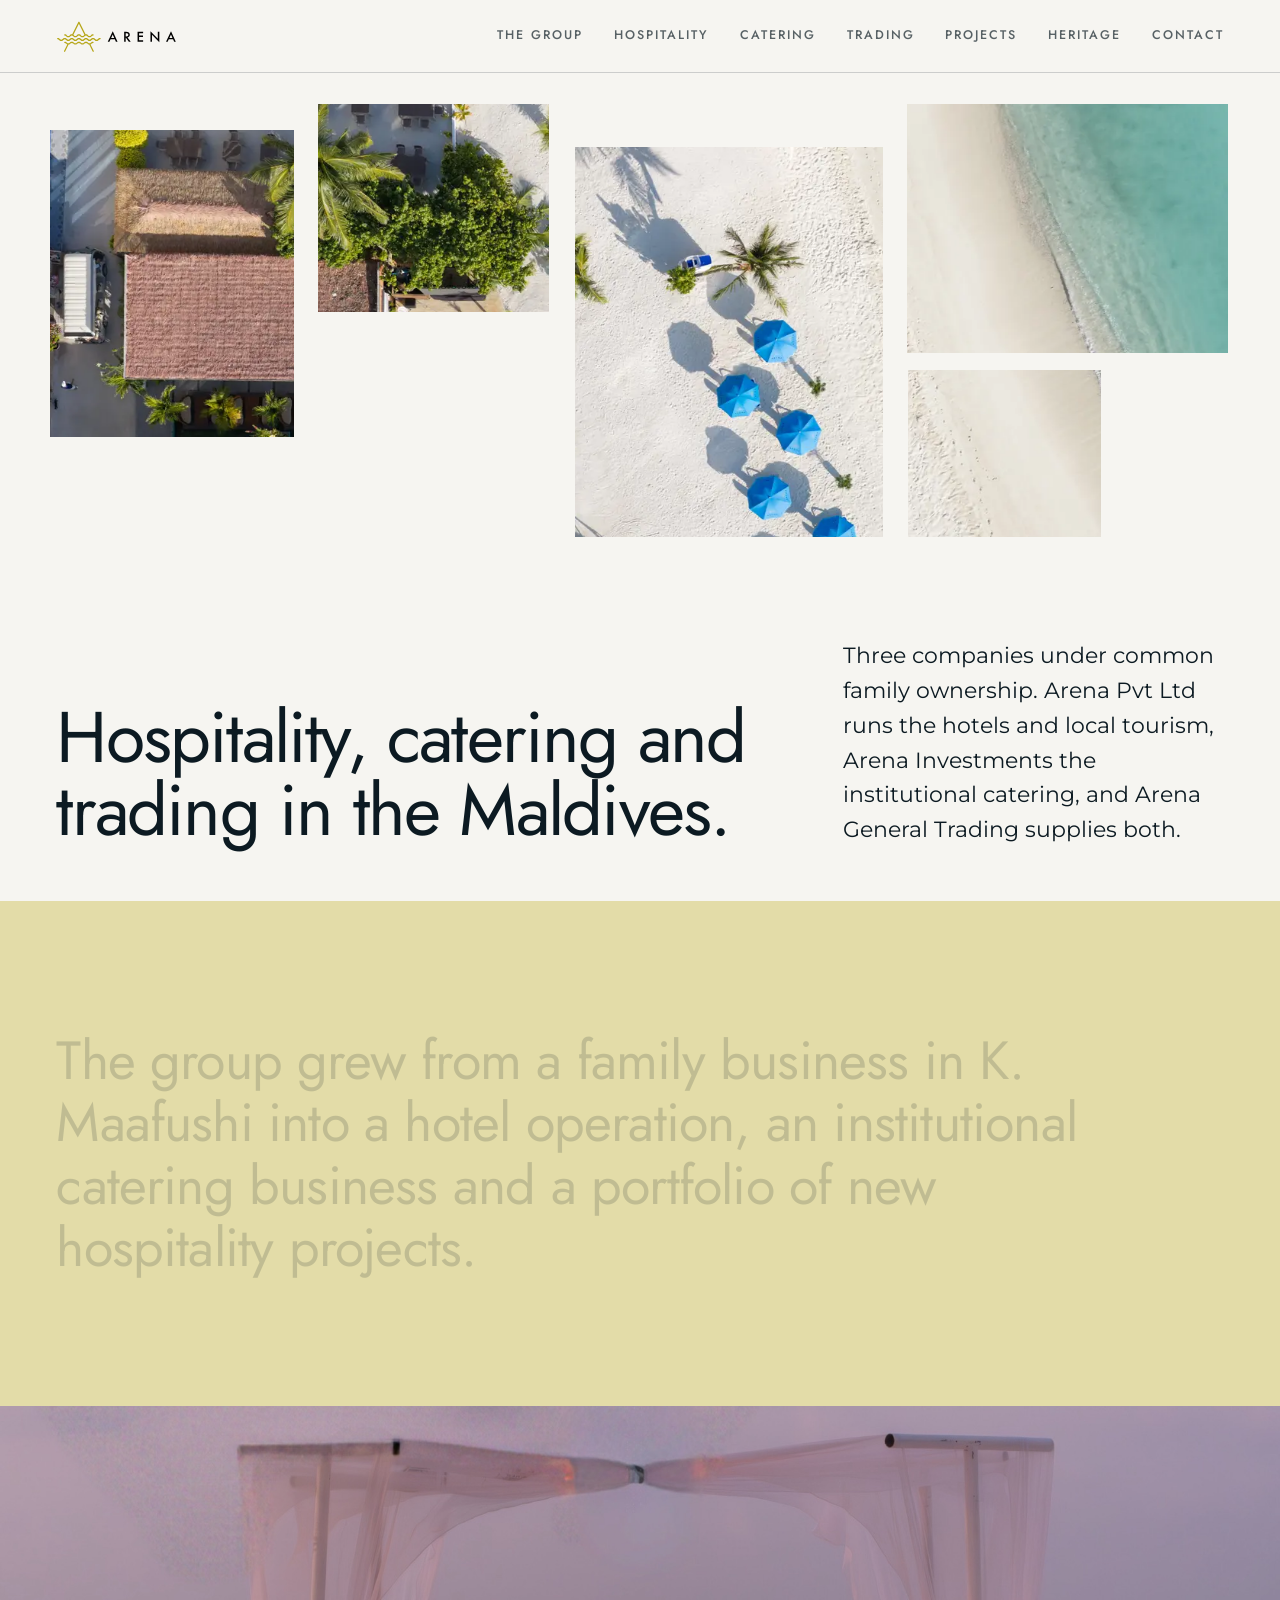
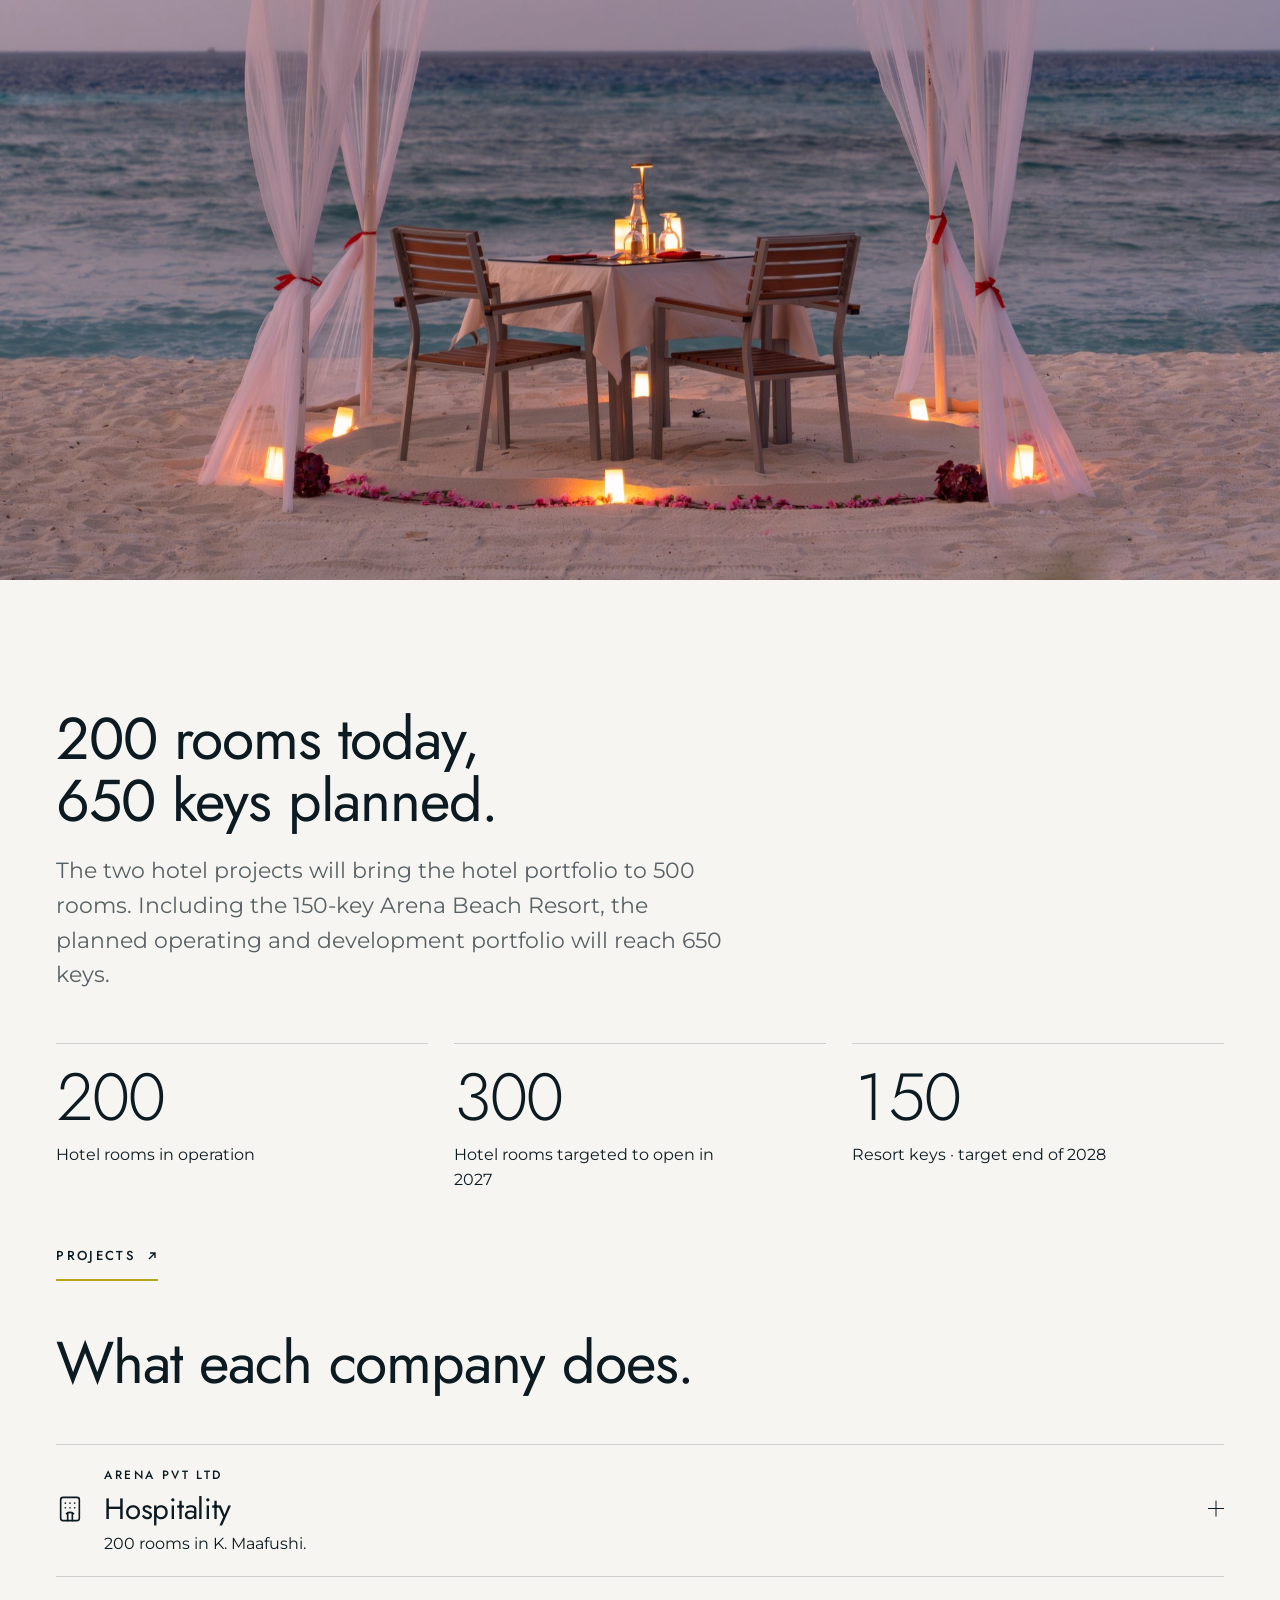
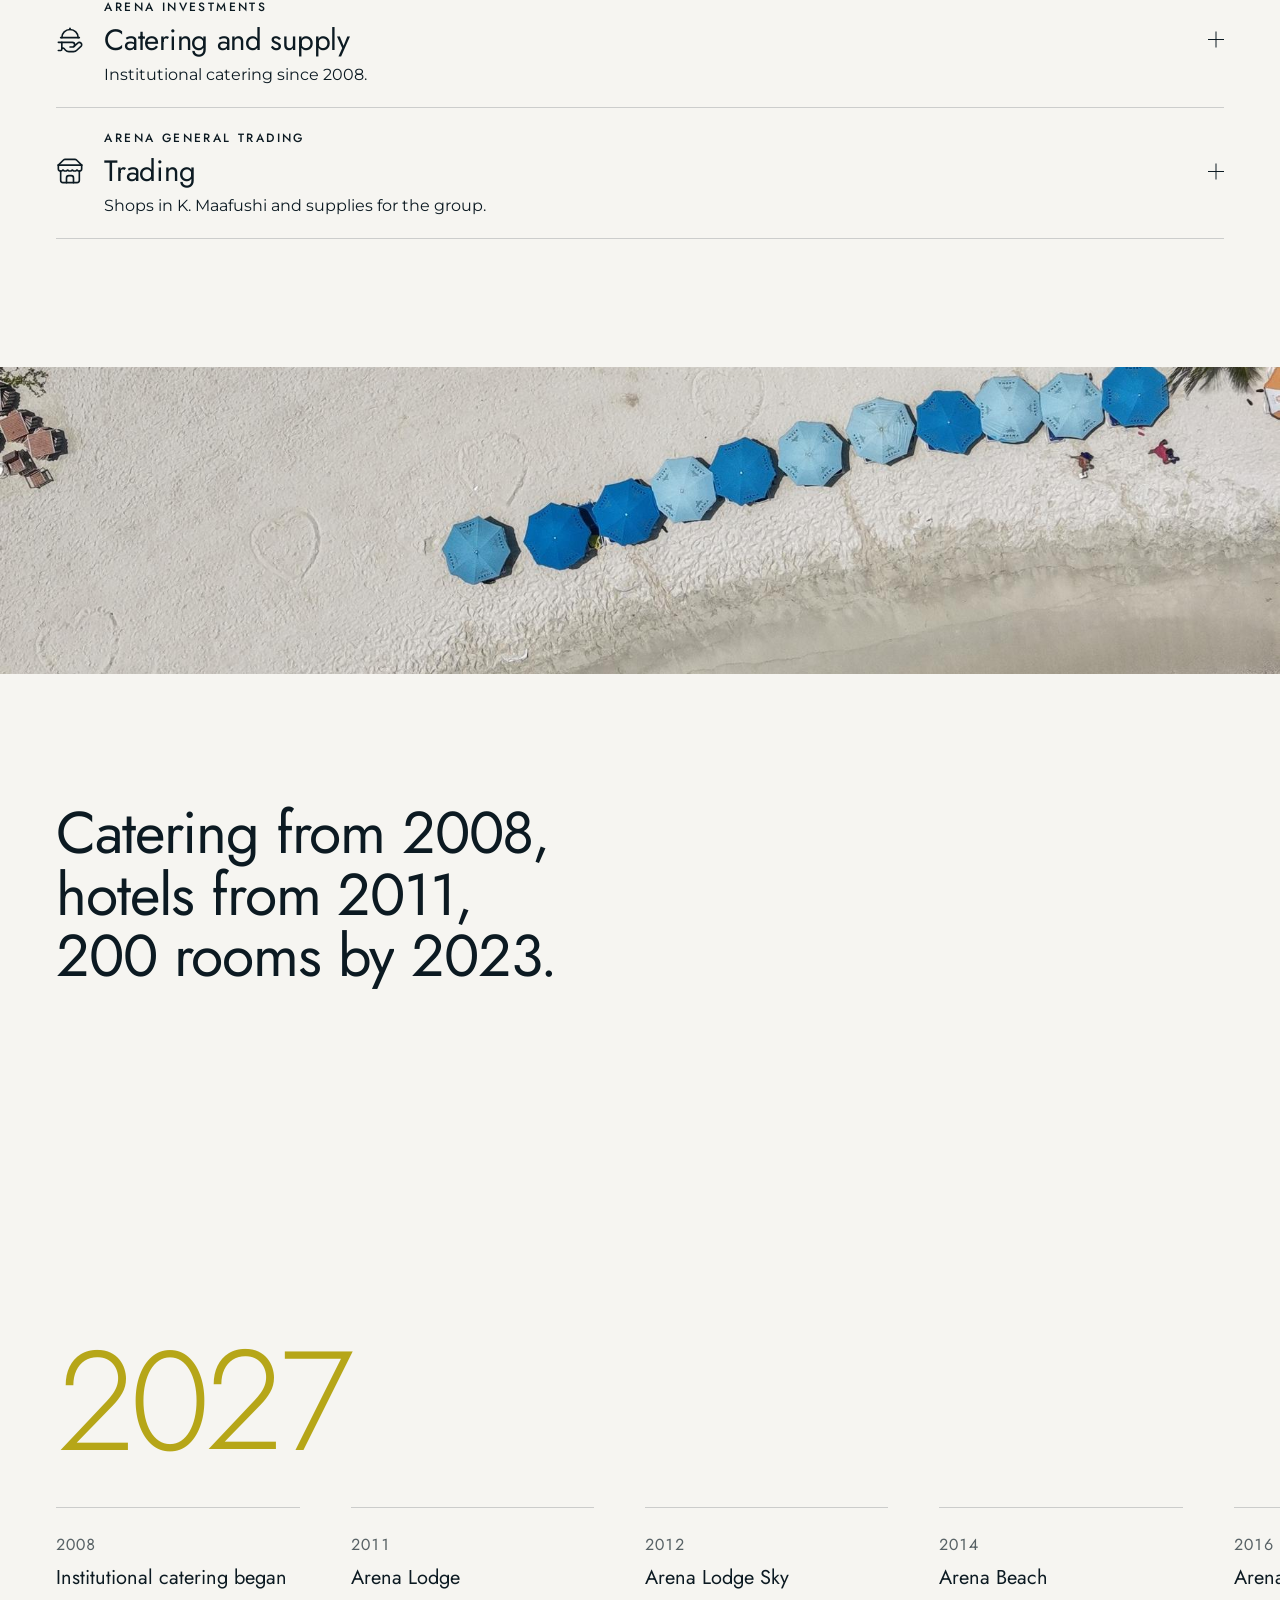
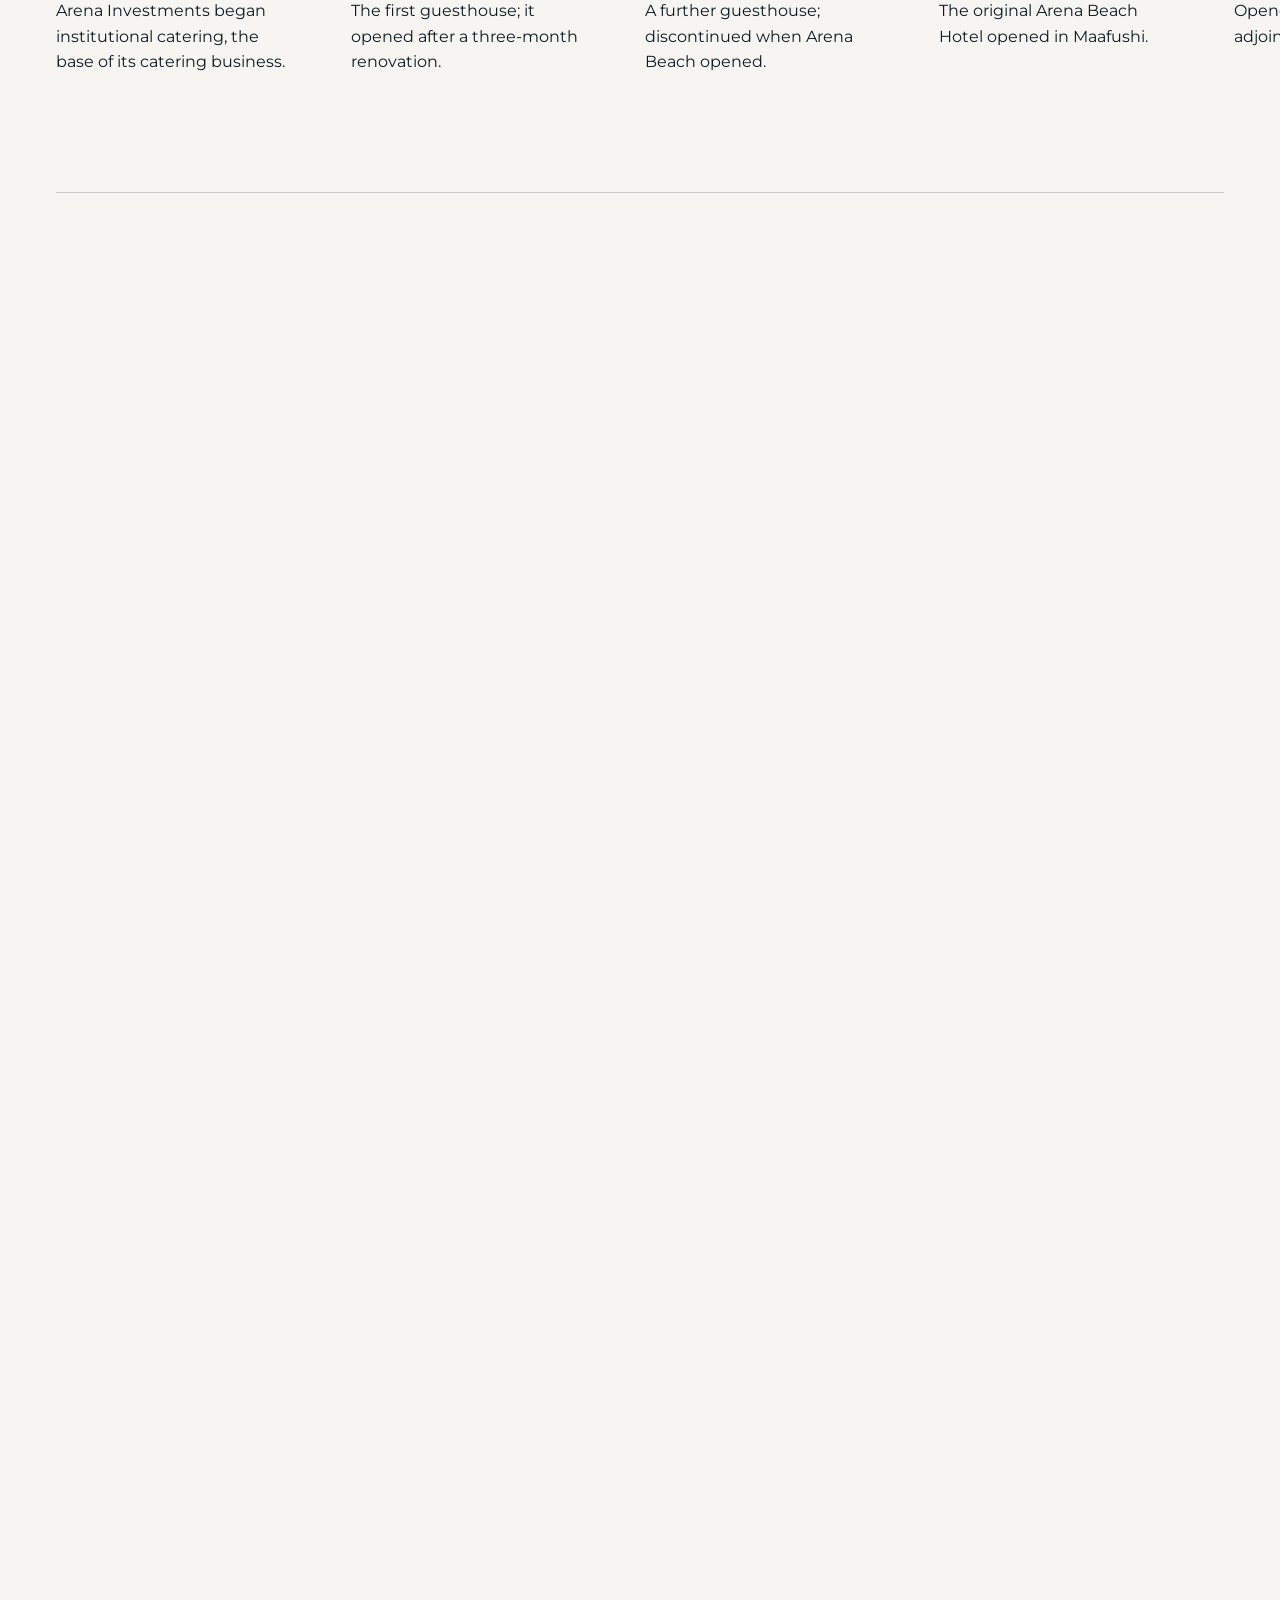
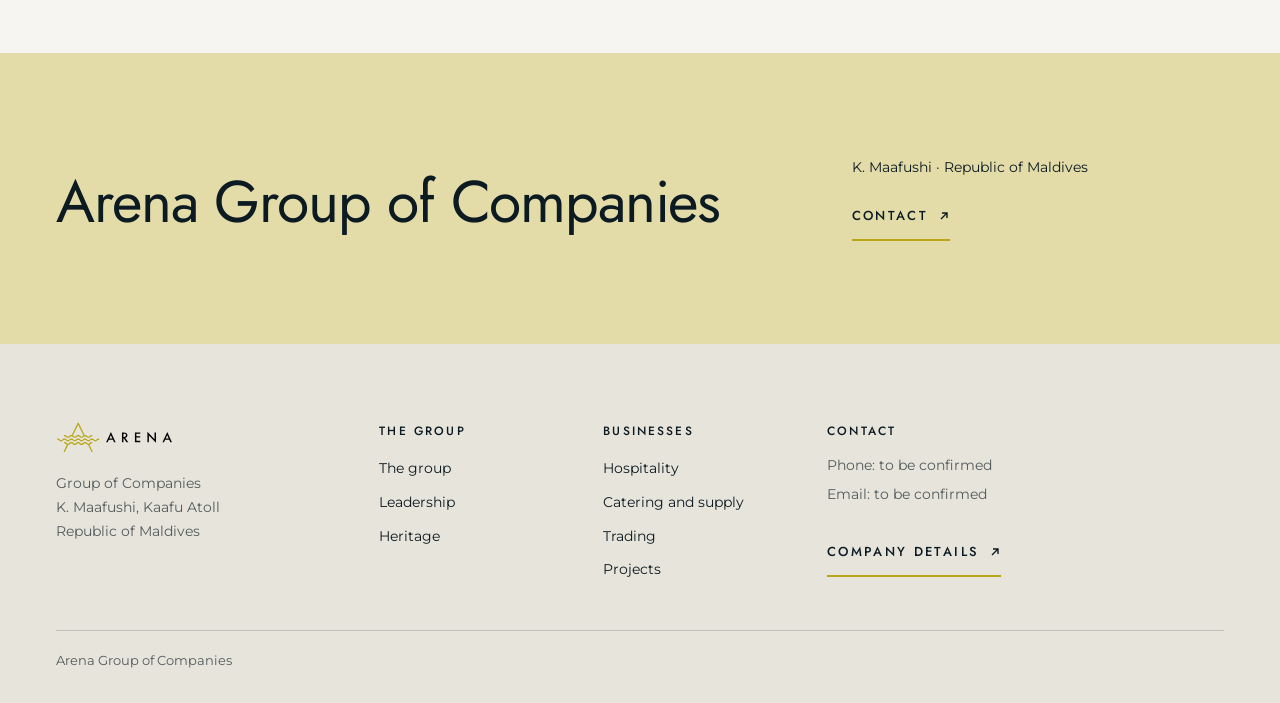
==== commit 3d3121b5: "Add version strings to styles and scripts so browsers load the latest Co-Authored-By: Claude Sonnet " ====
--- a/index.html
+++ b/index.html
@@ -7,9 +7,9 @@
 <title>Arena Group of Companies</title>
 <link rel="preconnect" href="https://fonts.googleapis.com"><link rel="preconnect" href="https://fonts.gstatic.com" crossorigin>
 <link rel="stylesheet" href="https://fonts.googleapis.com/css2?family=Jost:wght@300;400;500&family=Montserrat:wght@400;500&display=swap">
-<link rel="stylesheet" href="assets/site6b.css">
-<link rel="stylesheet" href="assets/brand9.css">
-<link rel="stylesheet" href="v3.css">
+<link rel="stylesheet" href="assets/site6b.css?v=c6742eab">
+<link rel="stylesheet" href="assets/brand9.css?v=c6742eab">
+<link rel="stylesheet" href="v3.css?v=c6742eab">
 <script>(function(){var h=document.documentElement;h.classList.add('js');if(matchMedia('(prefers-reduced-motion: reduce)').matches)h.classList.add('still')})();</script>
 </head>
 <body>
@@ -31,6 +31,6 @@
   </div>
   <div class="bot">Arena Group of Companies</div>
 </div></footer>
-<script src="v3.js"></script>
+<script src="v3.js?v=c6742eab"></script>
 </body>
 </html>
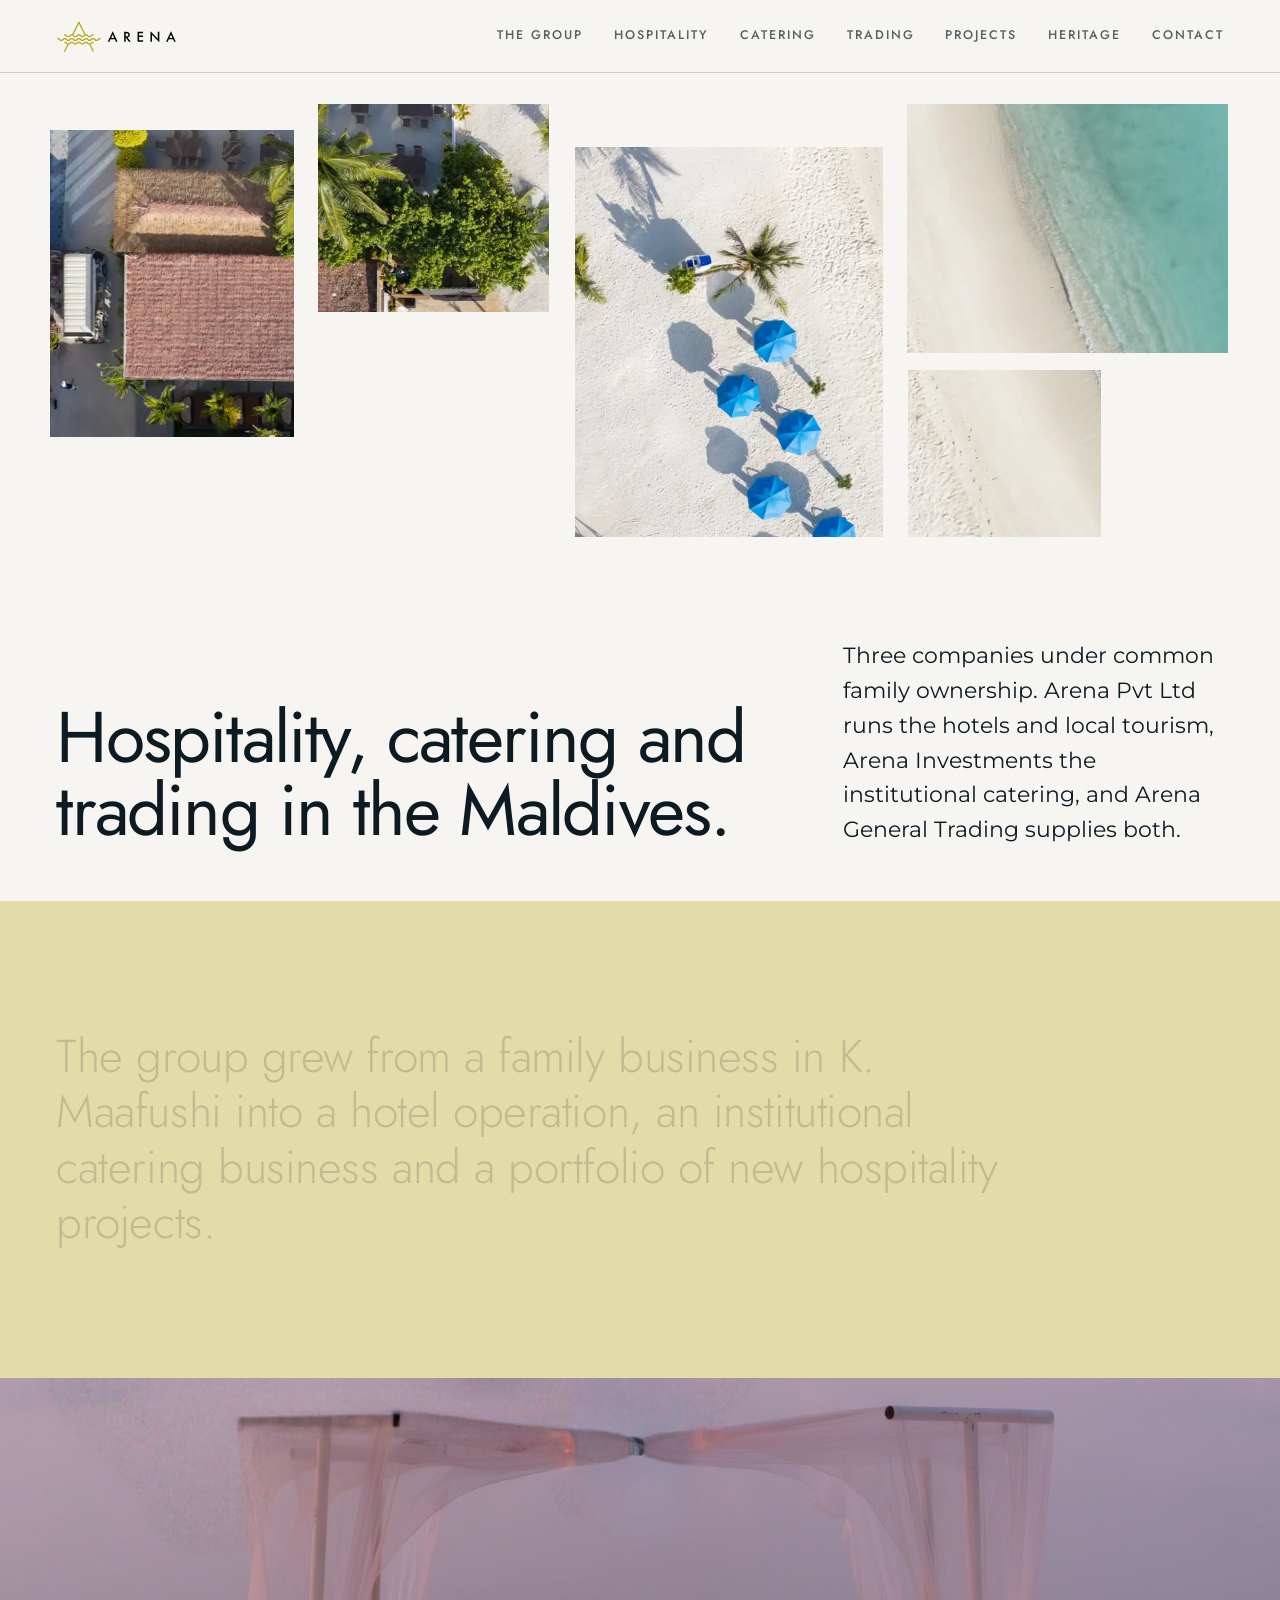
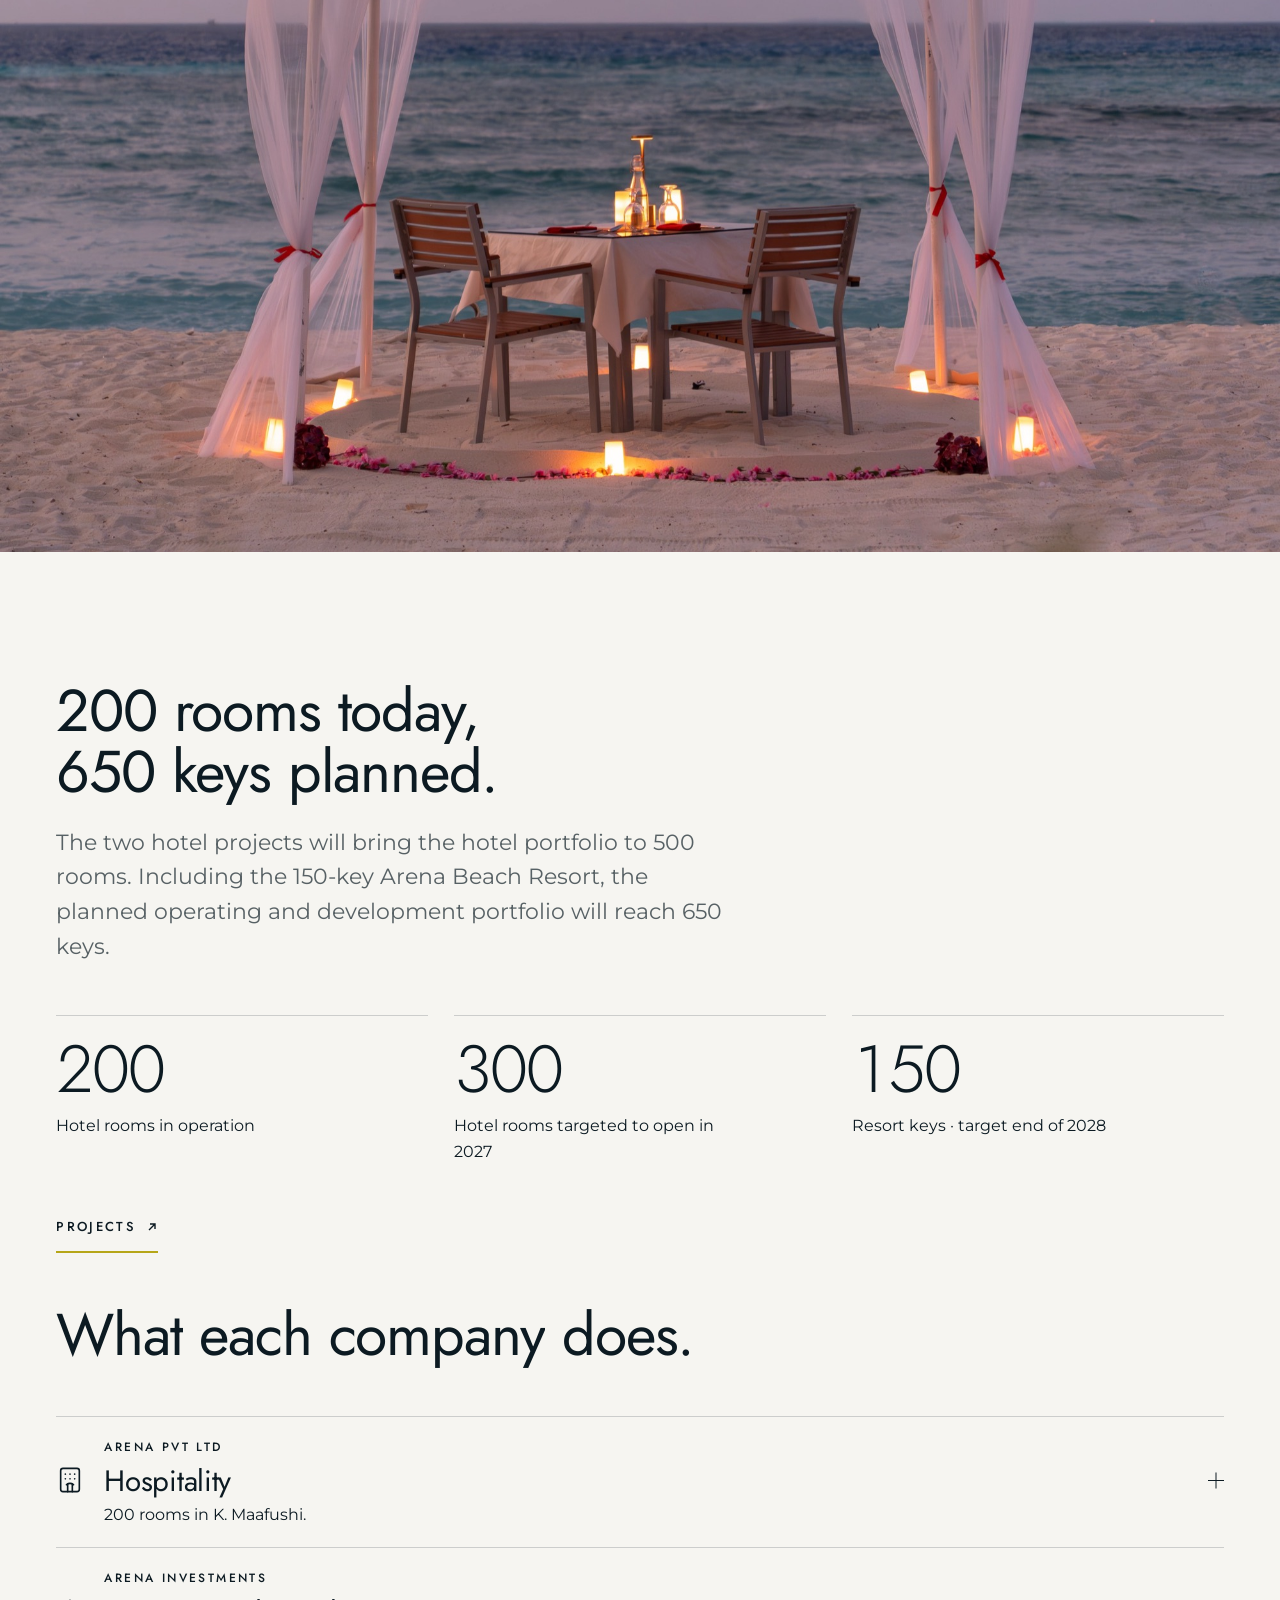
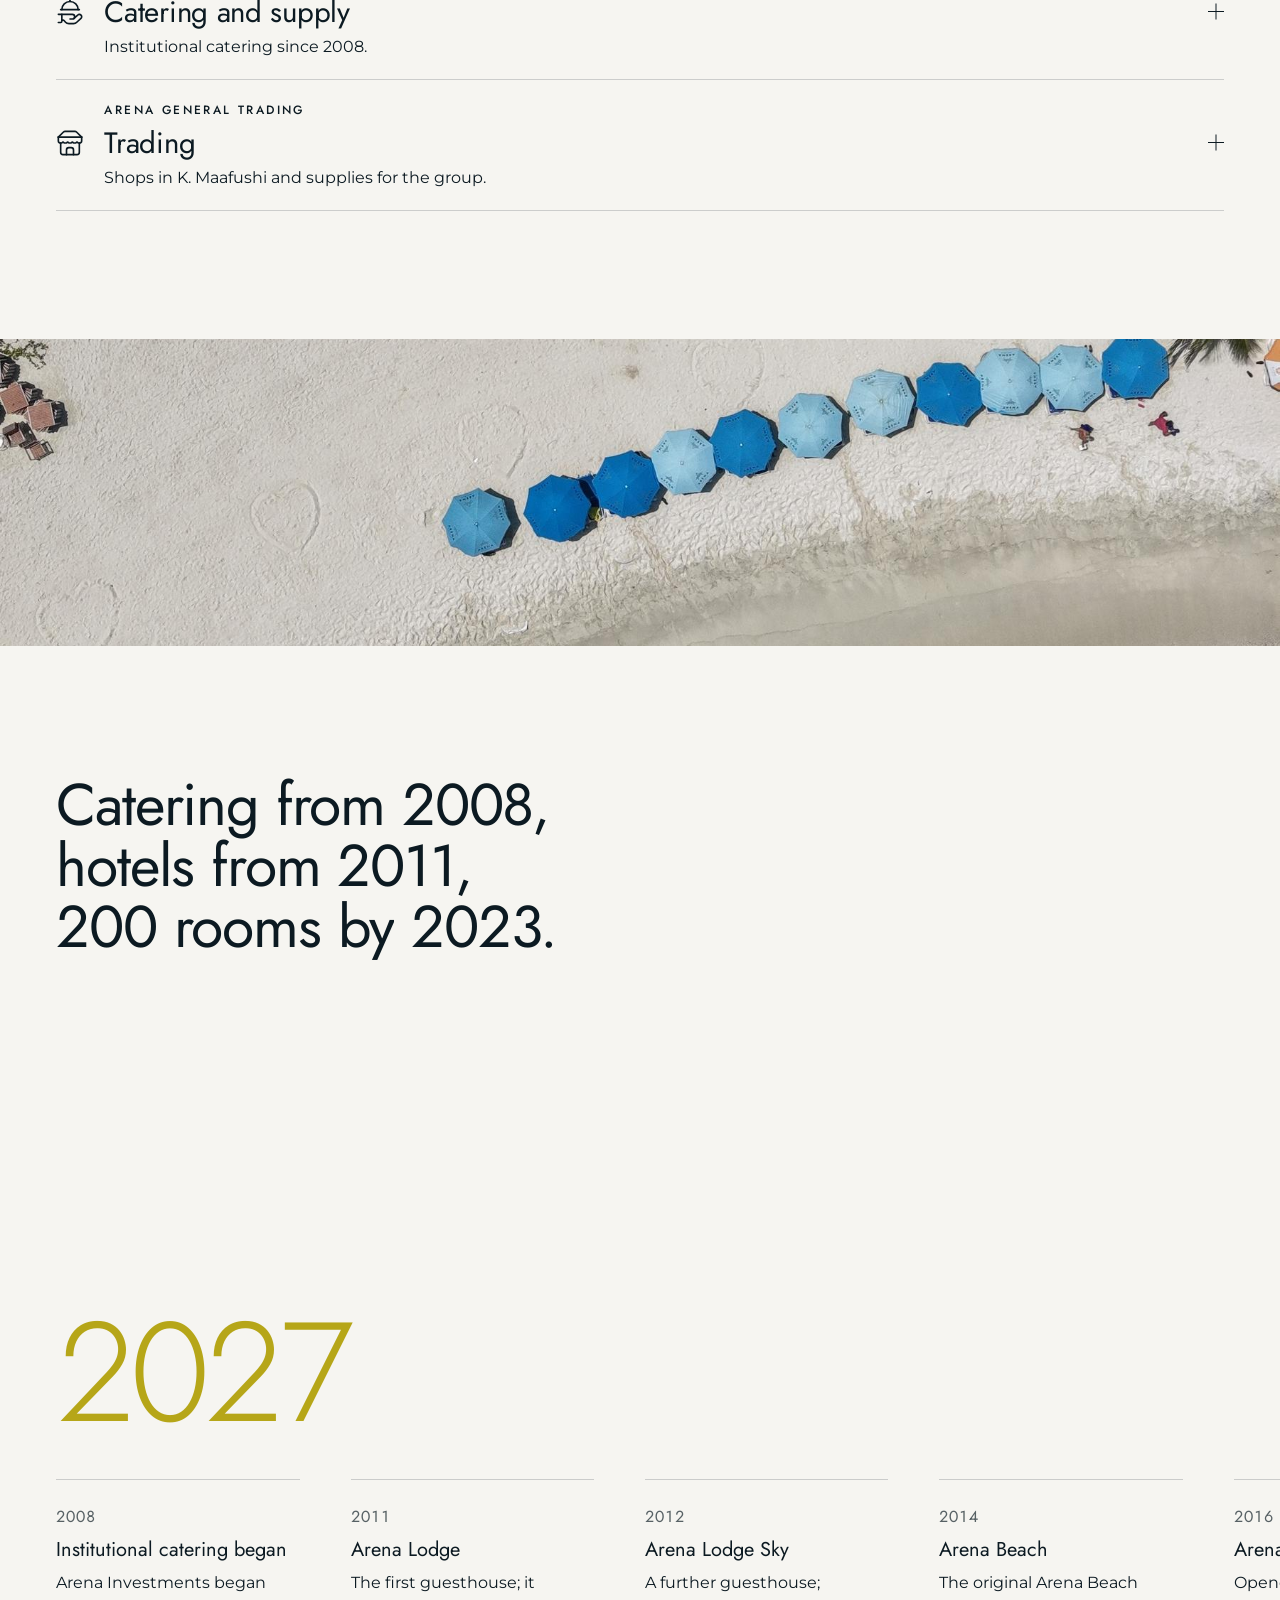
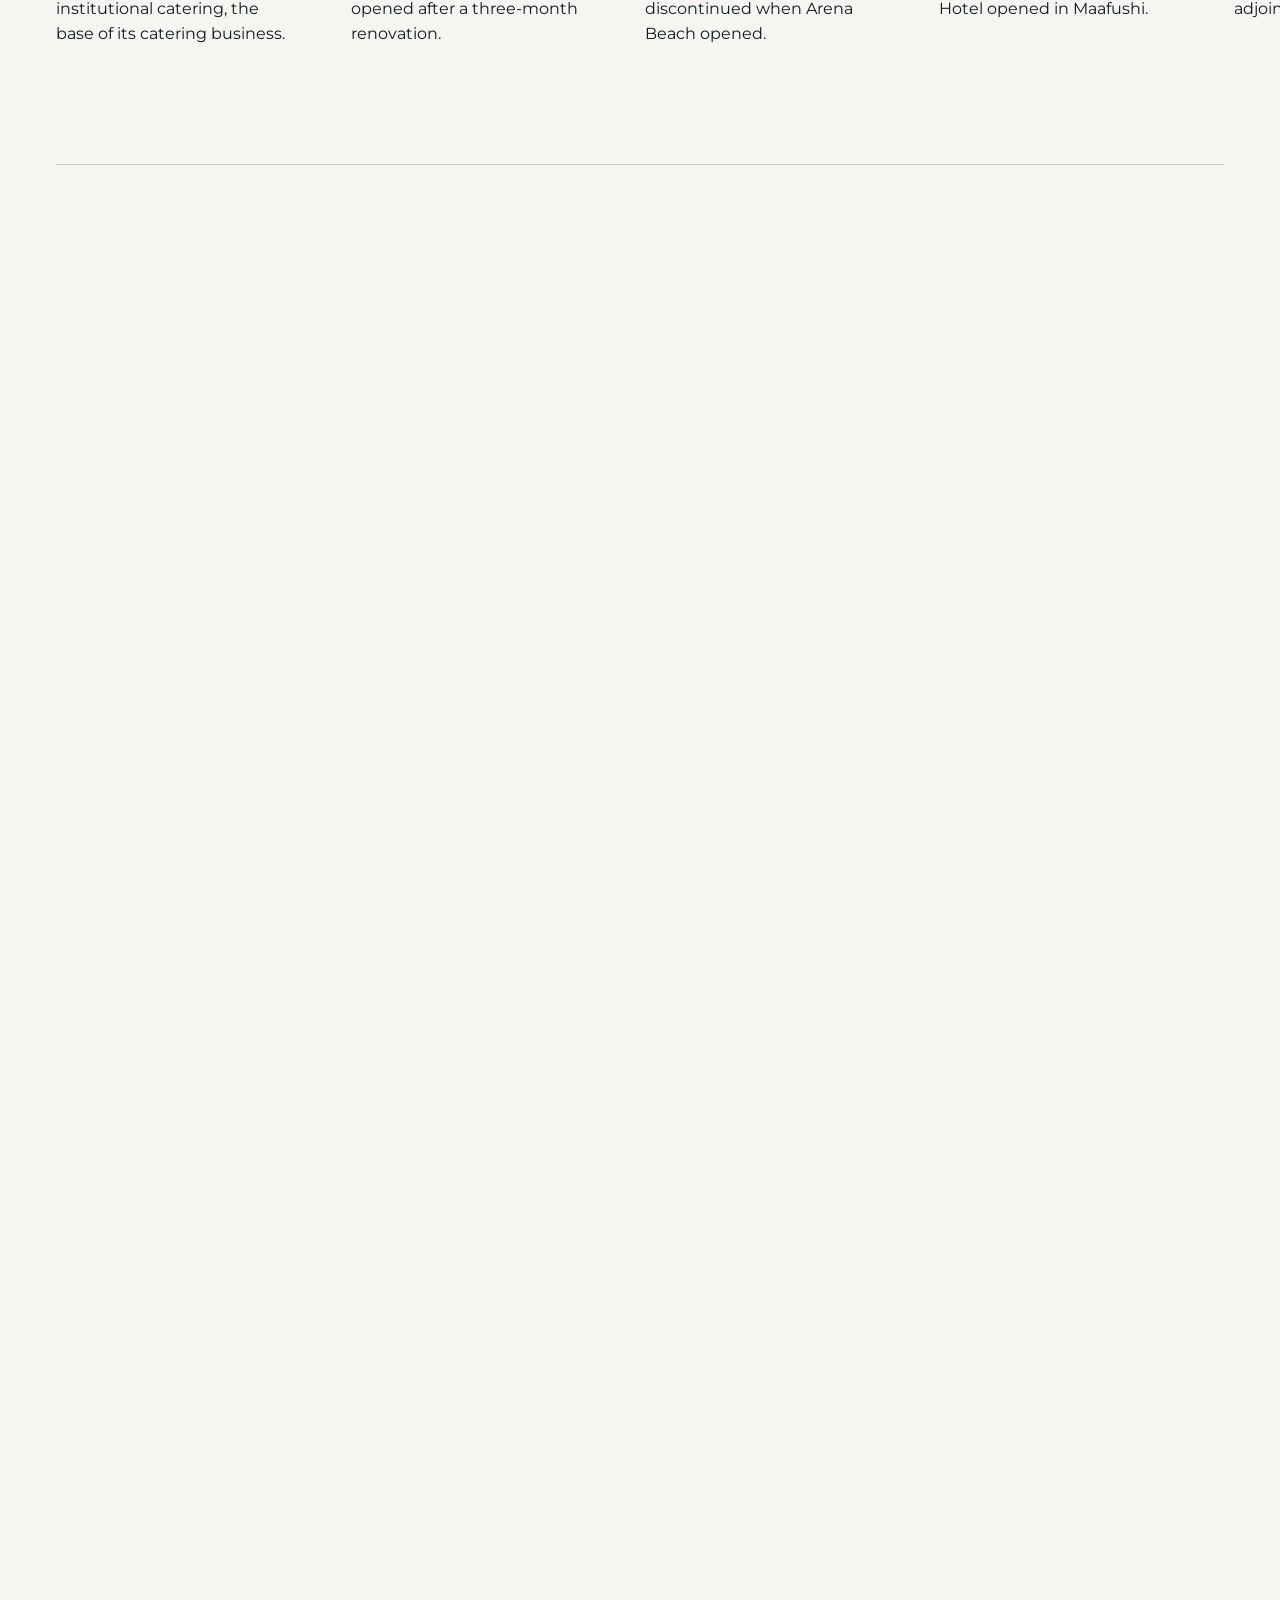
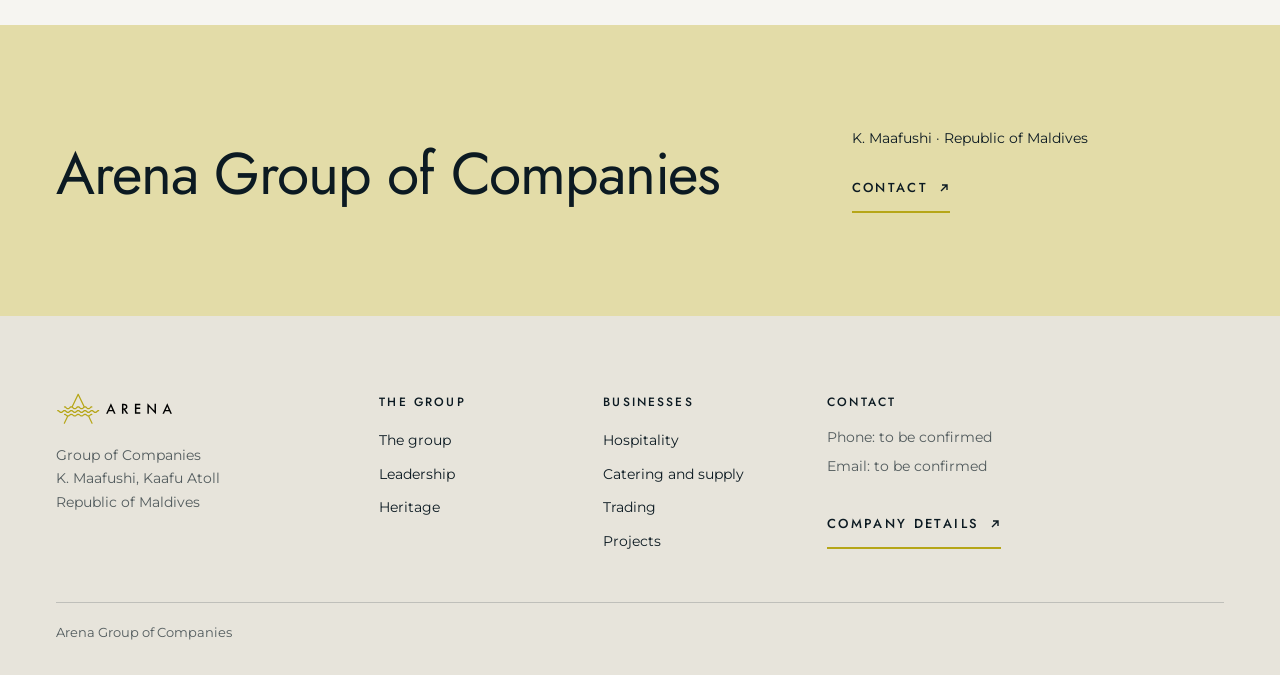
==== commit 4b066e6b: "Remove photo curtain; lighter statement type Co-Authored-By: Claude Sonnet 5.5 <noreply@anthropic.co" ====
--- a/index.html
+++ b/index.html
@@ -7,9 +7,9 @@
 <title>Arena Group of Companies</title>
 <link rel="preconnect" href="https://fonts.googleapis.com"><link rel="preconnect" href="https://fonts.gstatic.com" crossorigin>
 <link rel="stylesheet" href="https://fonts.googleapis.com/css2?family=Jost:wght@300;400;500&family=Montserrat:wght@400;500&display=swap">
-<link rel="stylesheet" href="assets/site6b.css?v=c6742eab">
-<link rel="stylesheet" href="assets/brand9.css?v=c6742eab">
-<link rel="stylesheet" href="v3.css?v=c6742eab">
+<link rel="stylesheet" href="assets/site6b.css?v=49884735">
+<link rel="stylesheet" href="assets/brand9.css?v=49884735">
+<link rel="stylesheet" href="v3.css?v=49884735">
 <script>(function(){var h=document.documentElement;h.classList.add('js');if(matchMedia('(prefers-reduced-motion: reduce)').matches)h.classList.add('still')})();</script>
 </head>
 <body>
@@ -31,6 +31,6 @@
   </div>
   <div class="bot">Arena Group of Companies</div>
 </div></footer>
-<script src="v3.js?v=c6742eab"></script>
+<script src="v3.js?v=49884735"></script>
 </body>
 </html>
--- a/v3.css
+++ b/v3.css
@@ -63,16 +63,14 @@
 .hold .lede3{margin-top:clamp(24px,3vw,40px)}
 .sheet{position:relative;z-index:2}
 
-/* statement + photo: the photo is the curtain. The statement sticks, the photograph slides up over it. */
+/* statement + photo: plain sections, no curtain (user decision). */
 .cur{position:relative}
 .cur-back{position:relative;transform-origin:50% 0}
 .cur .spread{position:relative;z-index:2}
-@media (prefers-reduced-motion:no-preference){.cur-back{position:sticky;top:72px;z-index:1}}
-.still .cur-back{position:relative}
 .slab .fw{display:inline-block;will-change:opacity}
 /* N · statement band: on pale gold; on the home page each word fills as you scroll (once per site) */
 .slab{padding-block:clamp(80px,10vw,160px)}
-.slab p.big{font-family:var(--display);font-weight:400;font-size:clamp(30px,4.2vw,64px);line-height:1.16;letter-spacing:-.015em;max-width:20em}
+.slab p.big{font-family:'Jost','Futura','Century Gothic',sans-serif;font-weight:300;font-size:clamp(28px,3.6vw,56px);line-height:1.2;letter-spacing:-.01em;max-width:21em}
 .slab .k{display:block;margin-bottom:28px}
 
 /* full-page spread: the photograph runs the full width; caption below, never on it */
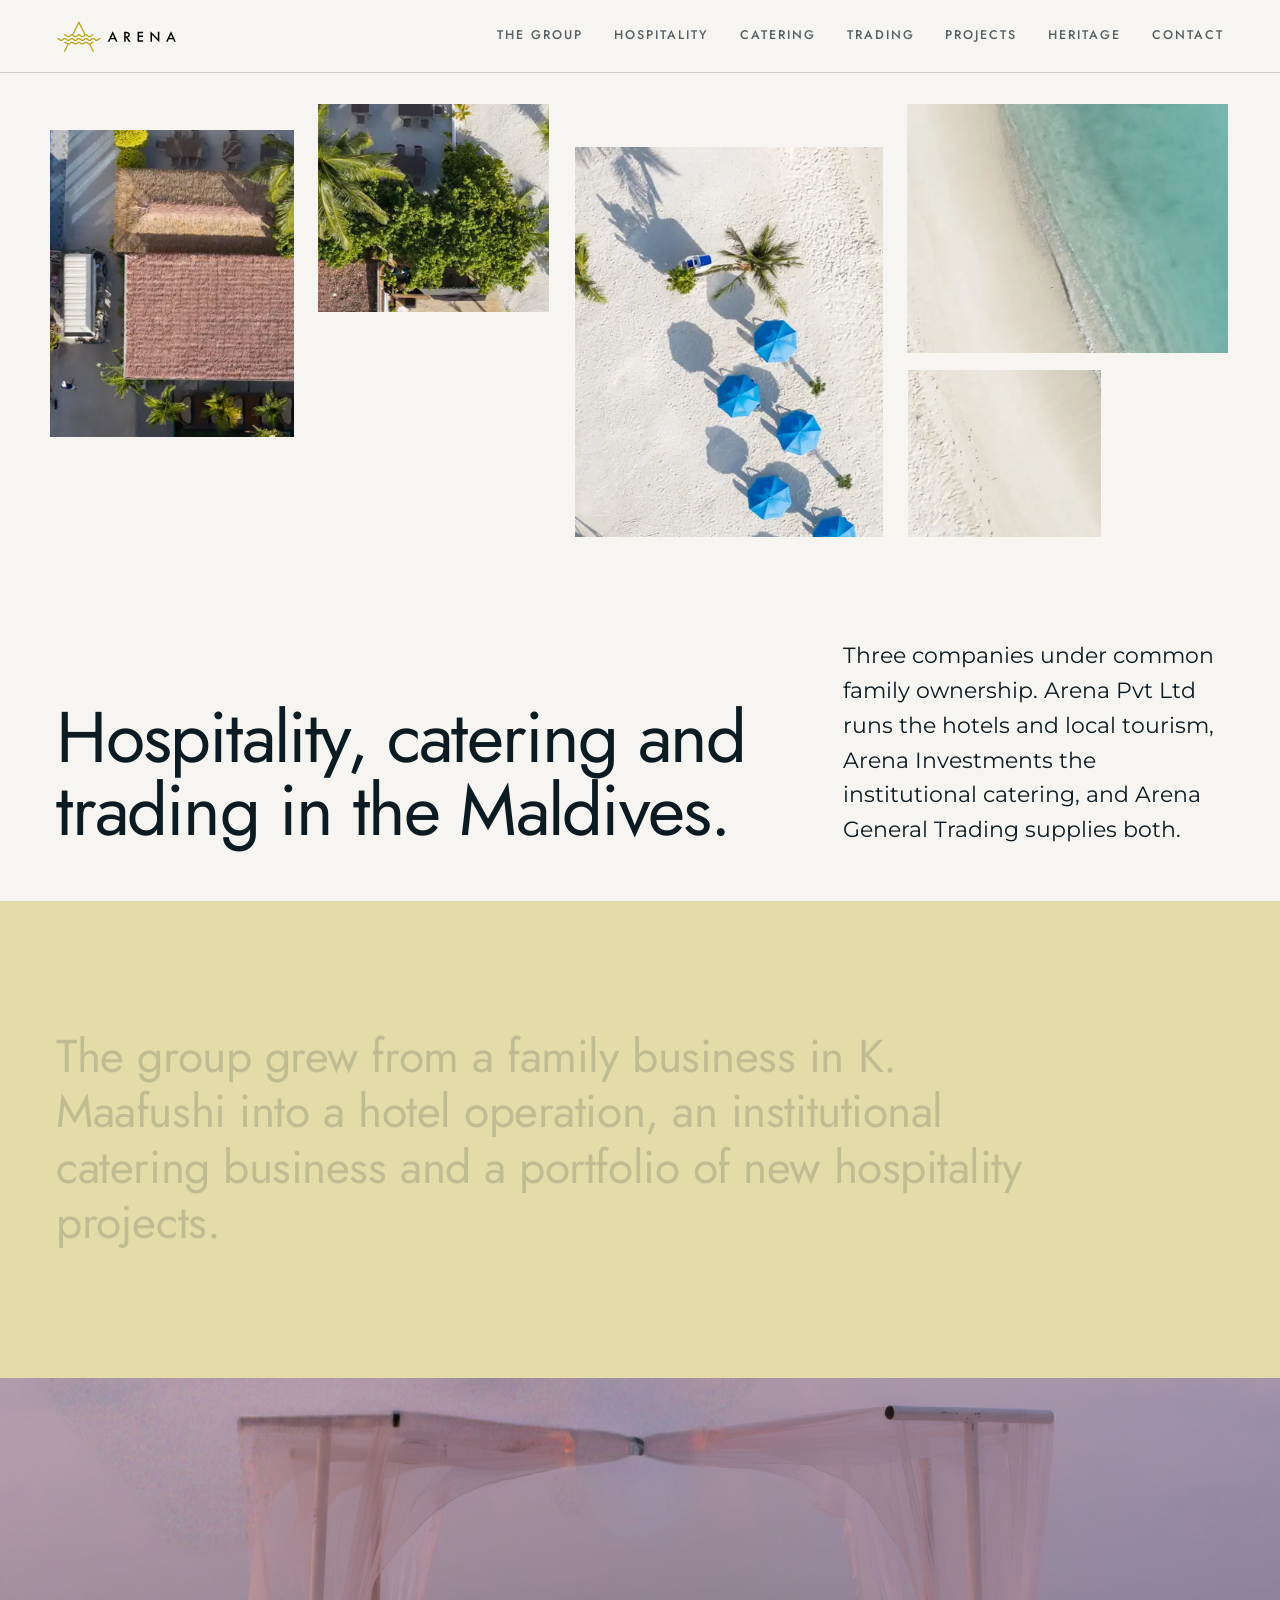
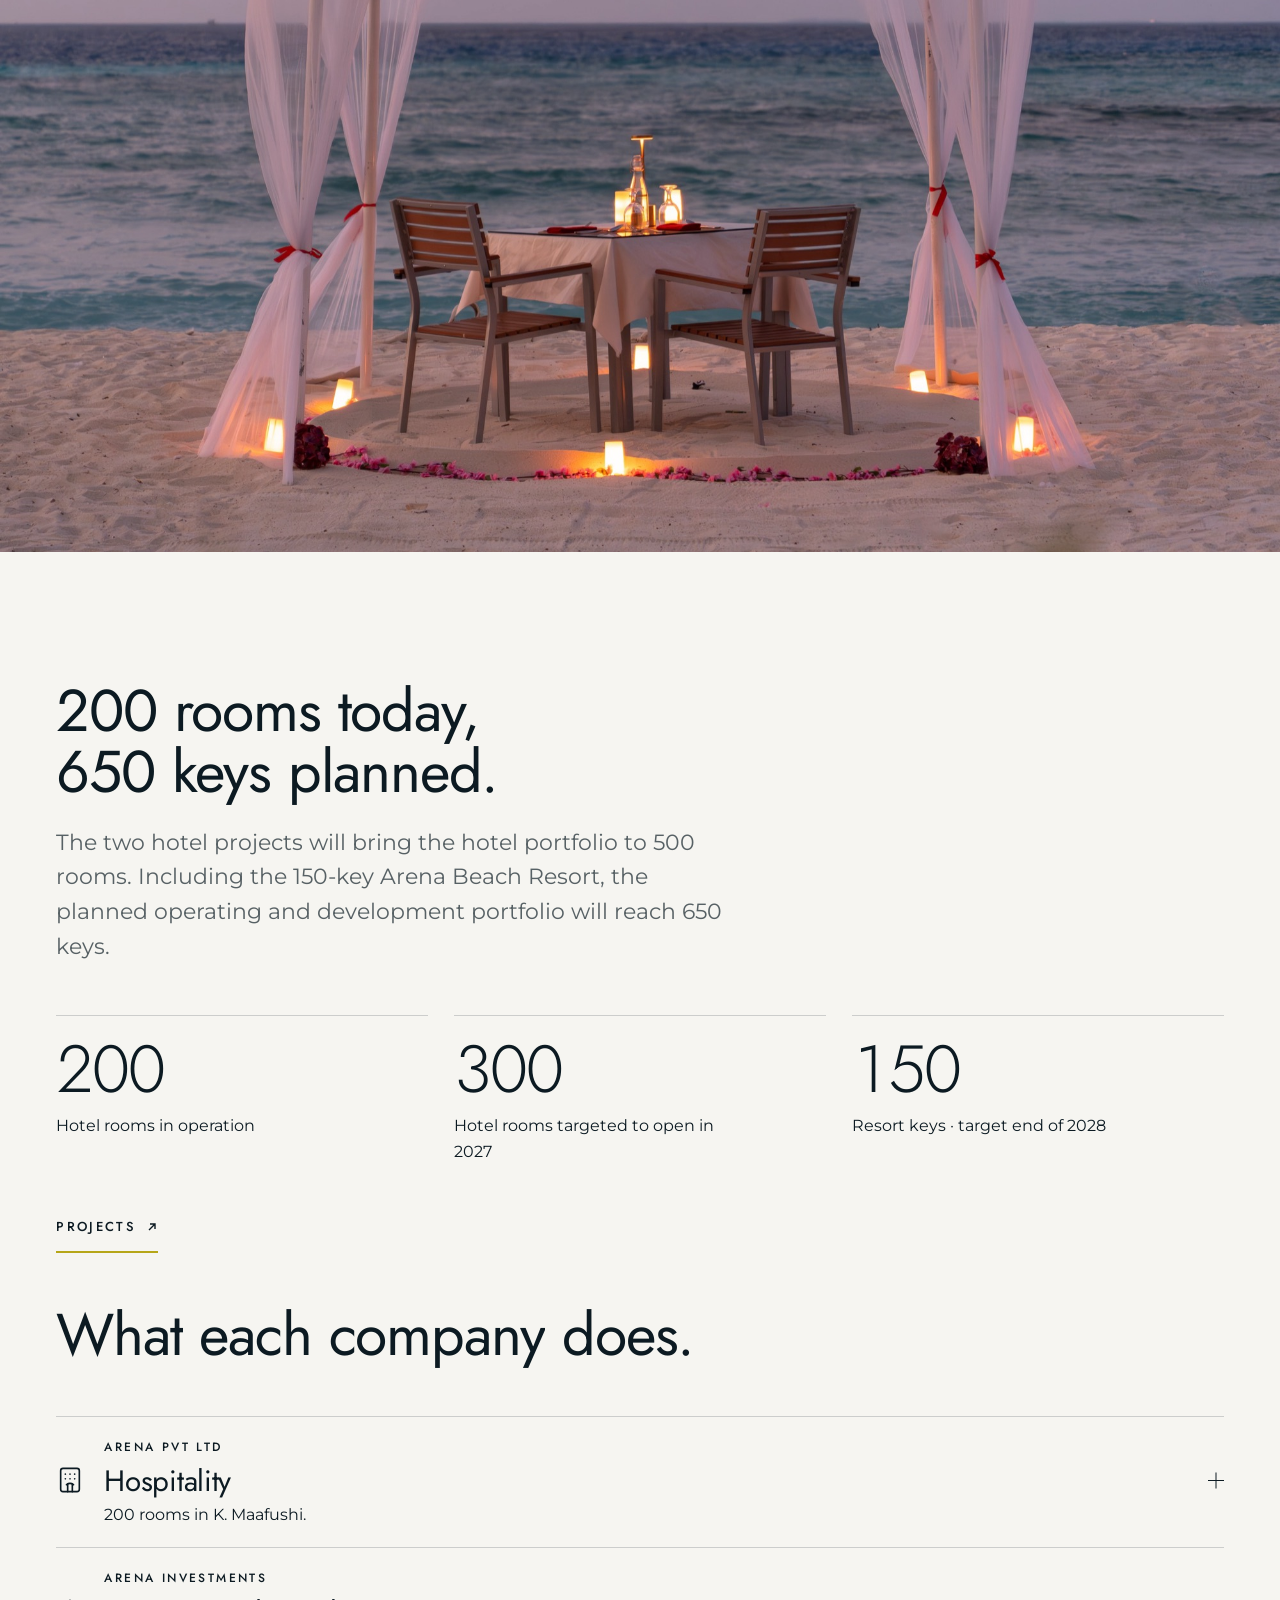
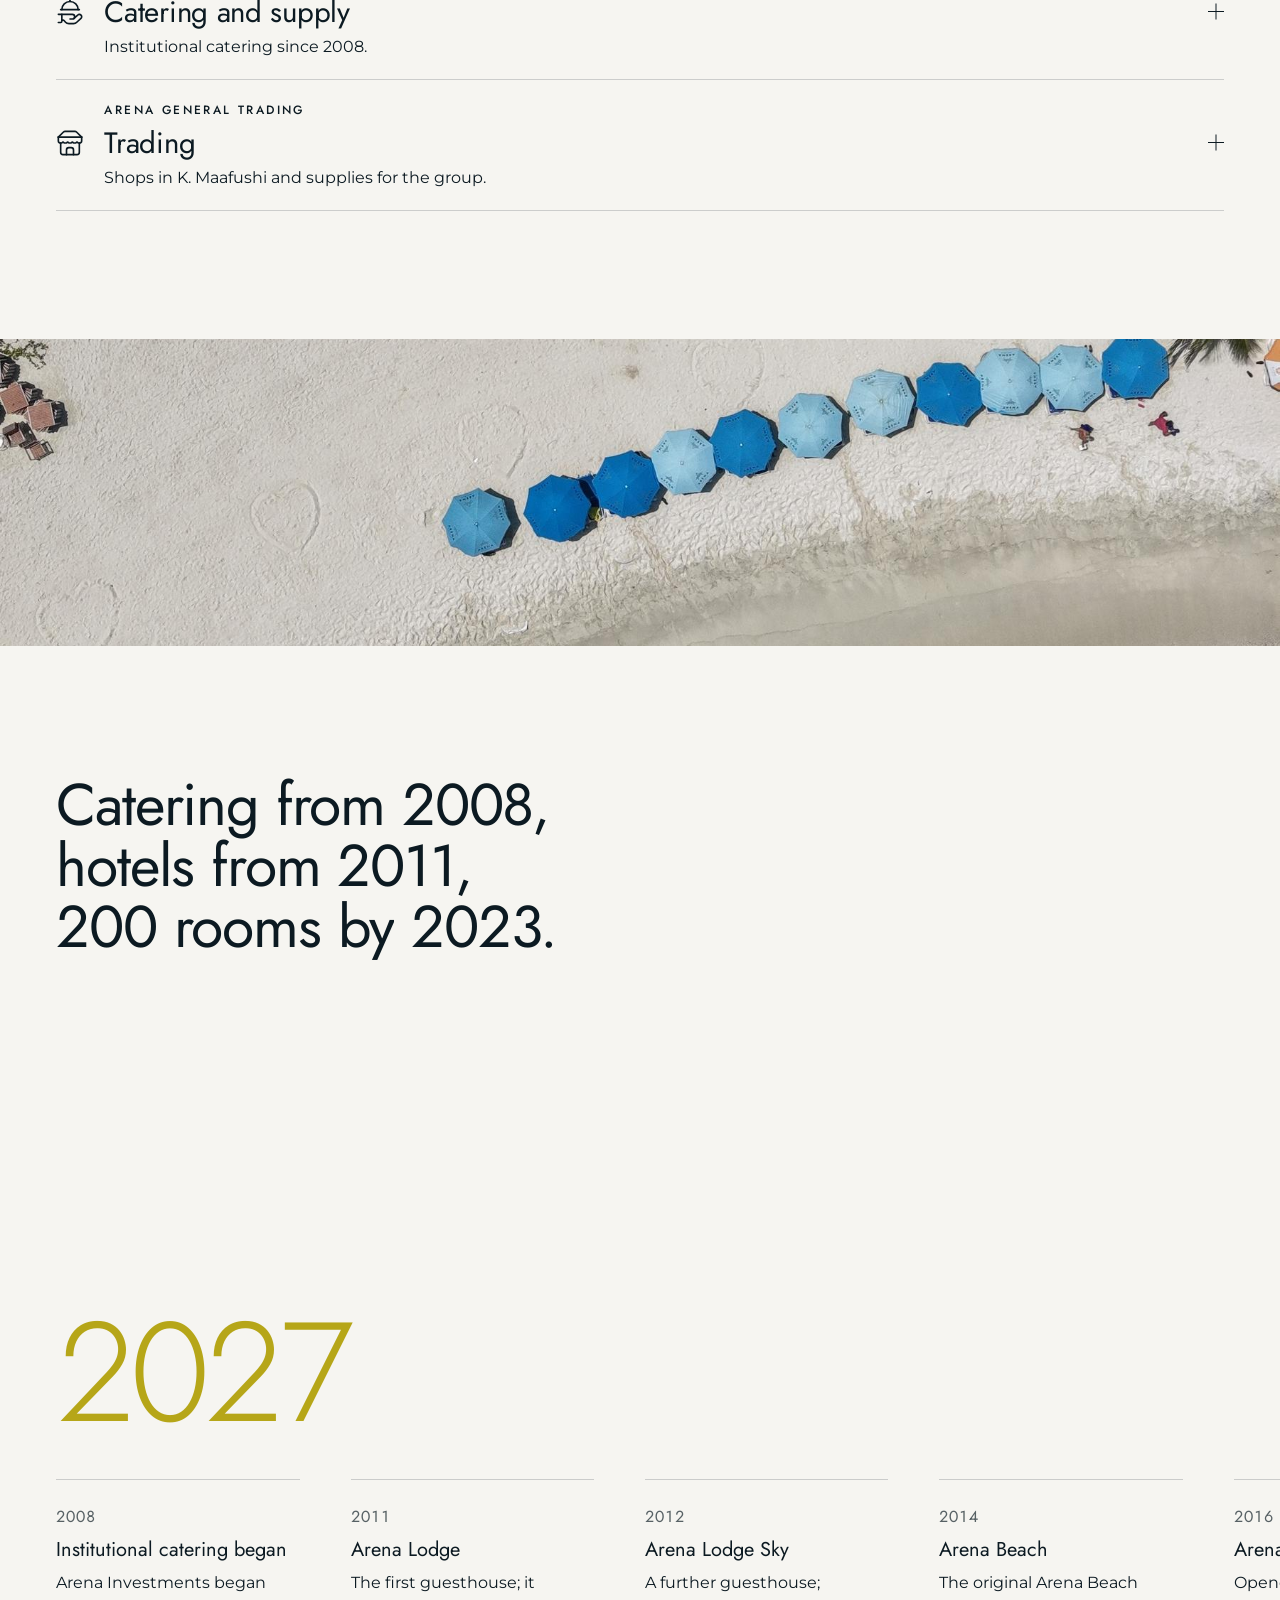
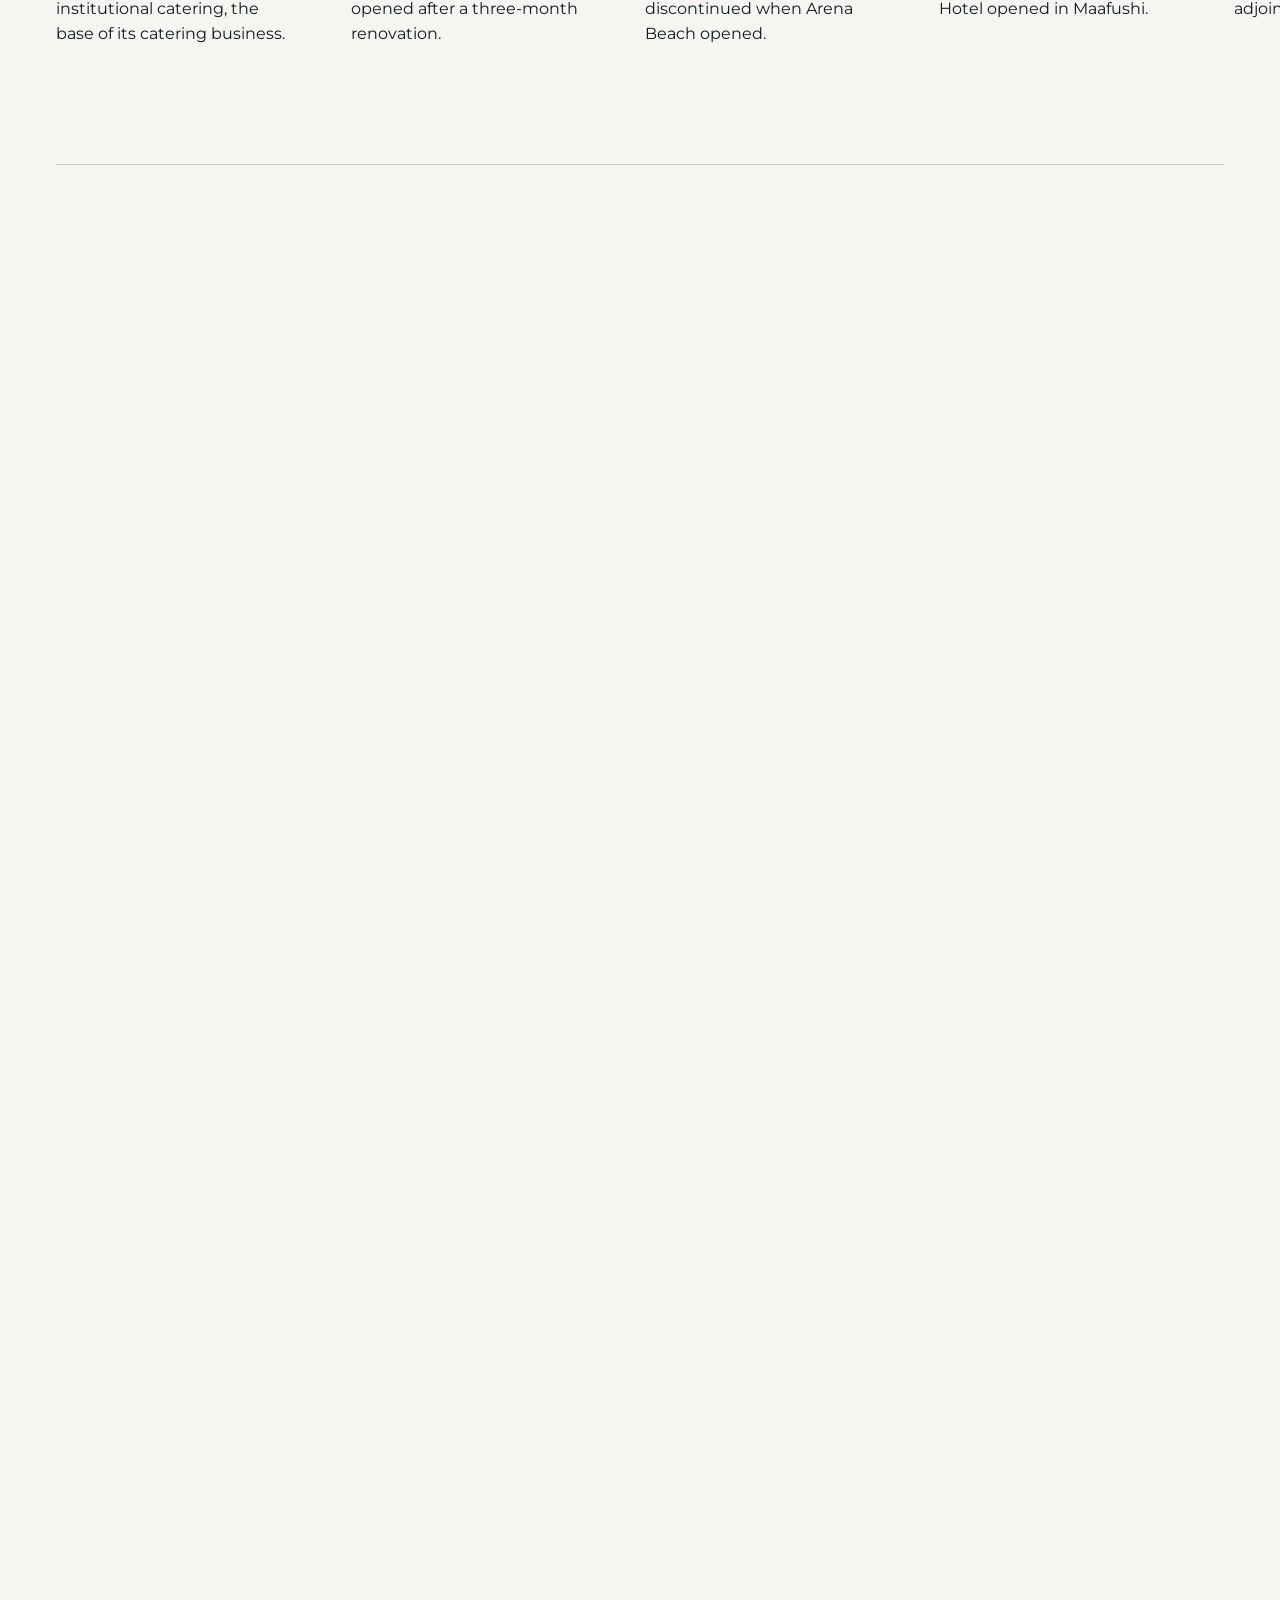
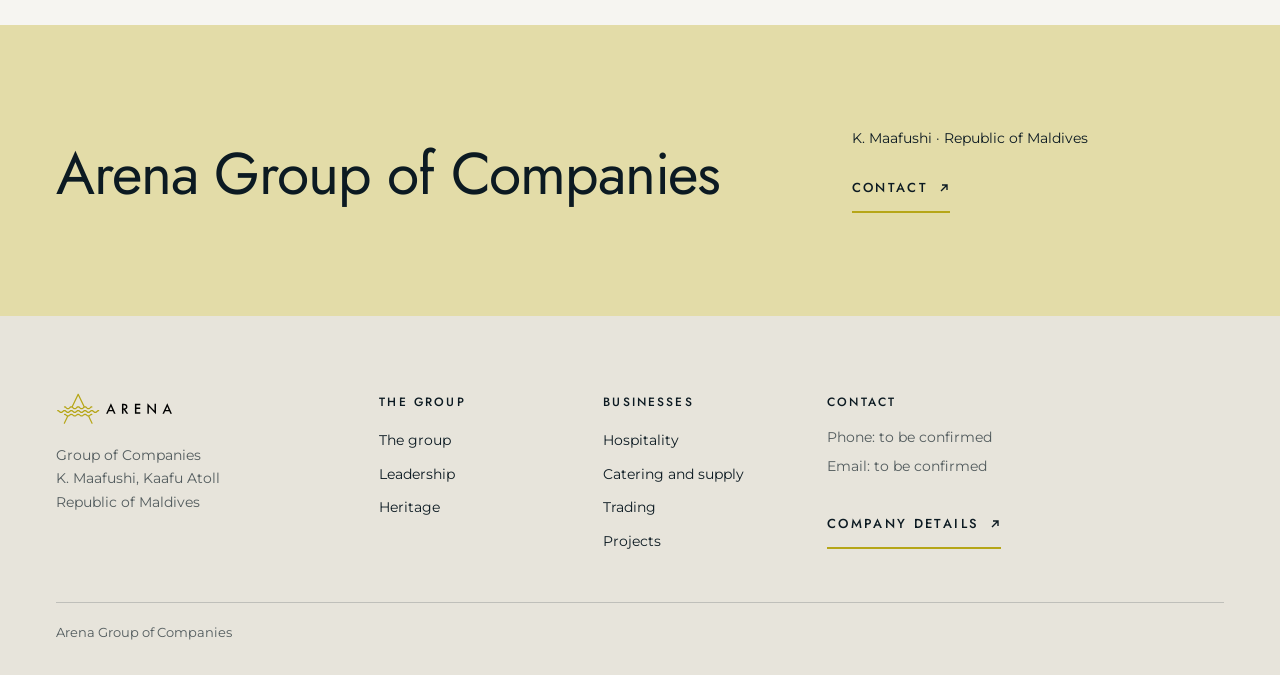
==== commit a6534078: "Statement type: regular weight Co-Authored-By: Claude Sonnet 5.5 <noreply@anthropic.com>" ====
--- a/index.html
+++ b/index.html
@@ -7,9 +7,9 @@
 <title>Arena Group of Companies</title>
 <link rel="preconnect" href="https://fonts.googleapis.com"><link rel="preconnect" href="https://fonts.gstatic.com" crossorigin>
 <link rel="stylesheet" href="https://fonts.googleapis.com/css2?family=Jost:wght@300;400;500&family=Montserrat:wght@400;500&display=swap">
-<link rel="stylesheet" href="assets/site6b.css?v=49884735">
-<link rel="stylesheet" href="assets/brand9.css?v=49884735">
-<link rel="stylesheet" href="v3.css?v=49884735">
+<link rel="stylesheet" href="assets/site6b.css?v=15a82406">
+<link rel="stylesheet" href="assets/brand9.css?v=15a82406">
+<link rel="stylesheet" href="v3.css?v=15a82406">
 <script>(function(){var h=document.documentElement;h.classList.add('js');if(matchMedia('(prefers-reduced-motion: reduce)').matches)h.classList.add('still')})();</script>
 </head>
 <body>
@@ -31,6 +31,6 @@
   </div>
   <div class="bot">Arena Group of Companies</div>
 </div></footer>
-<script src="v3.js?v=49884735"></script>
+<script src="v3.js?v=15a82406"></script>
 </body>
 </html>
--- a/v3.css
+++ b/v3.css
@@ -70,7 +70,7 @@
 .slab .fw{display:inline-block;will-change:opacity}
 /* N · statement band: on pale gold; on the home page each word fills as you scroll (once per site) */
 .slab{padding-block:clamp(80px,10vw,160px)}
-.slab p.big{font-family:'Jost','Futura','Century Gothic',sans-serif;font-weight:300;font-size:clamp(28px,3.6vw,56px);line-height:1.2;letter-spacing:-.01em;max-width:21em}
+.slab p.big{font-family:'Jost','Futura','Century Gothic',sans-serif;font-weight:400;font-size:clamp(28px,3.6vw,56px);line-height:1.2;letter-spacing:-.01em;max-width:21em}
 .slab .k{display:block;margin-bottom:28px}
 
 /* full-page spread: the photograph runs the full width; caption below, never on it */
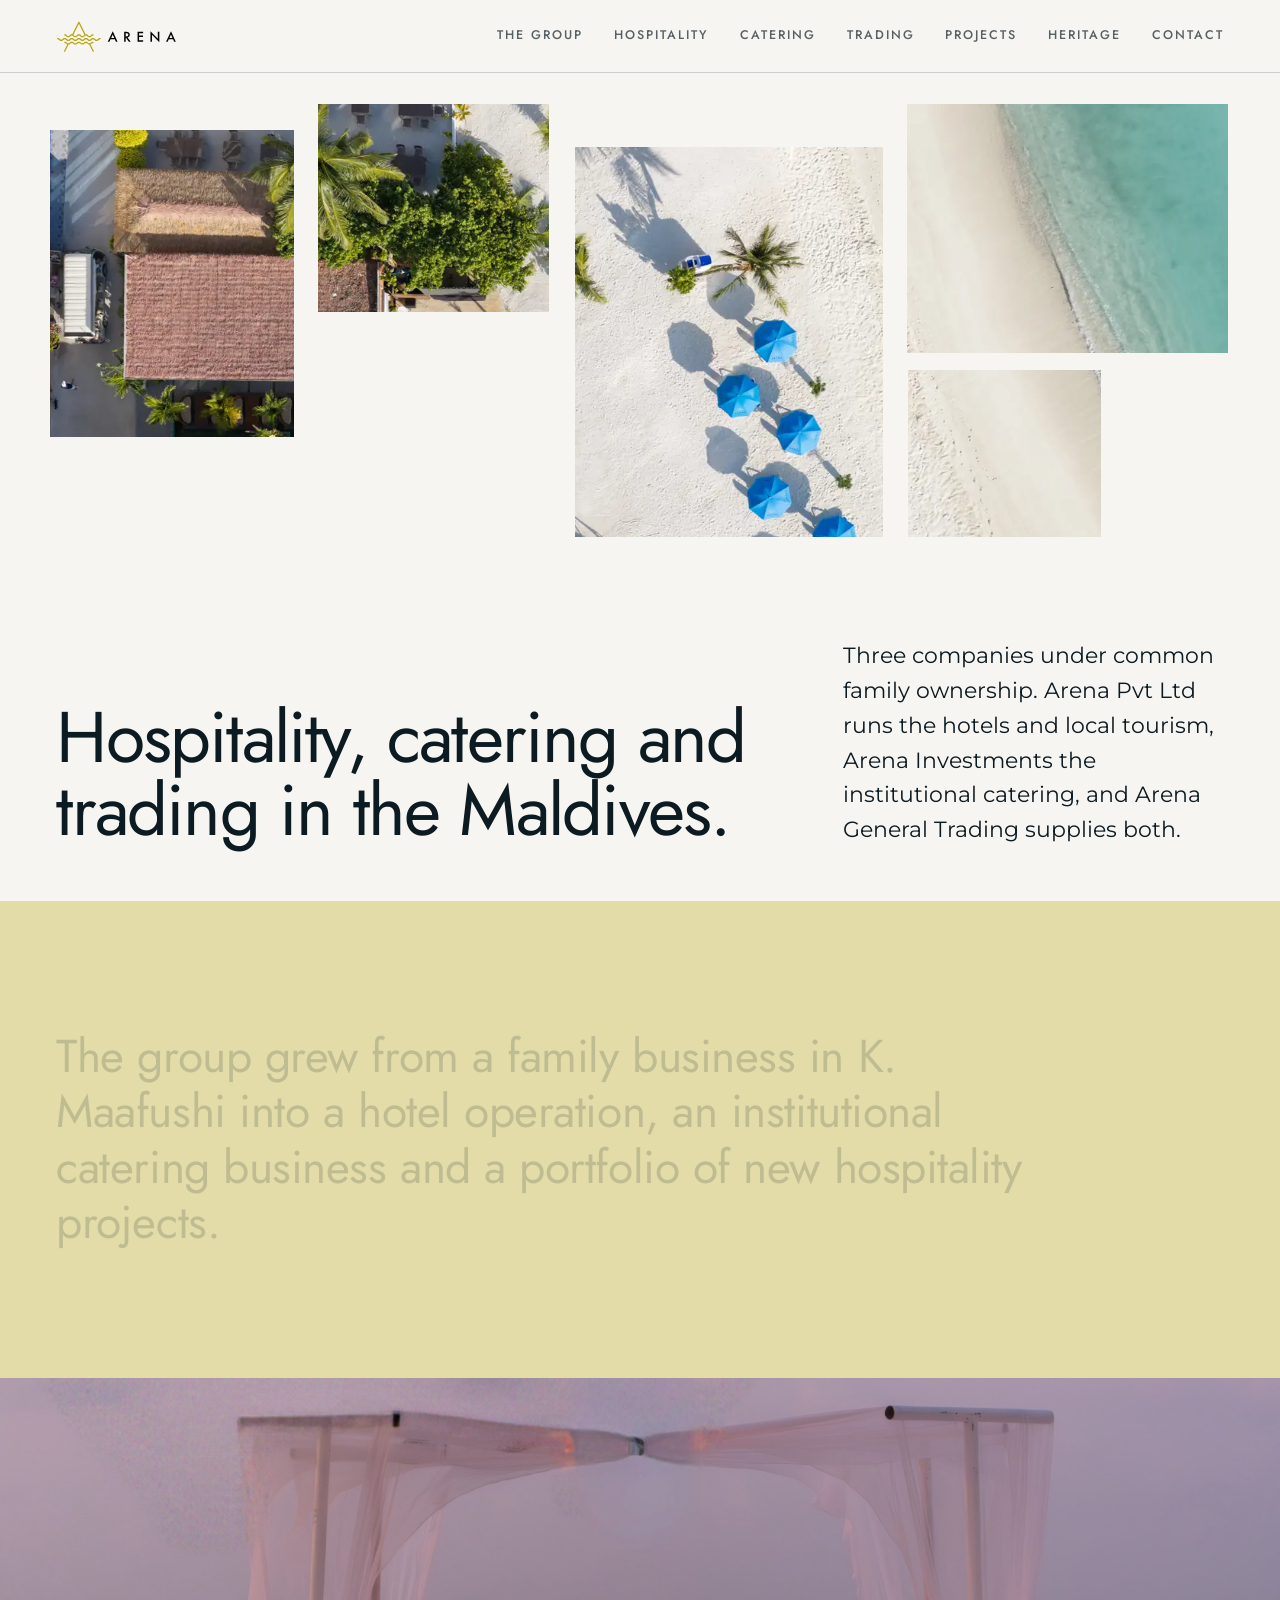
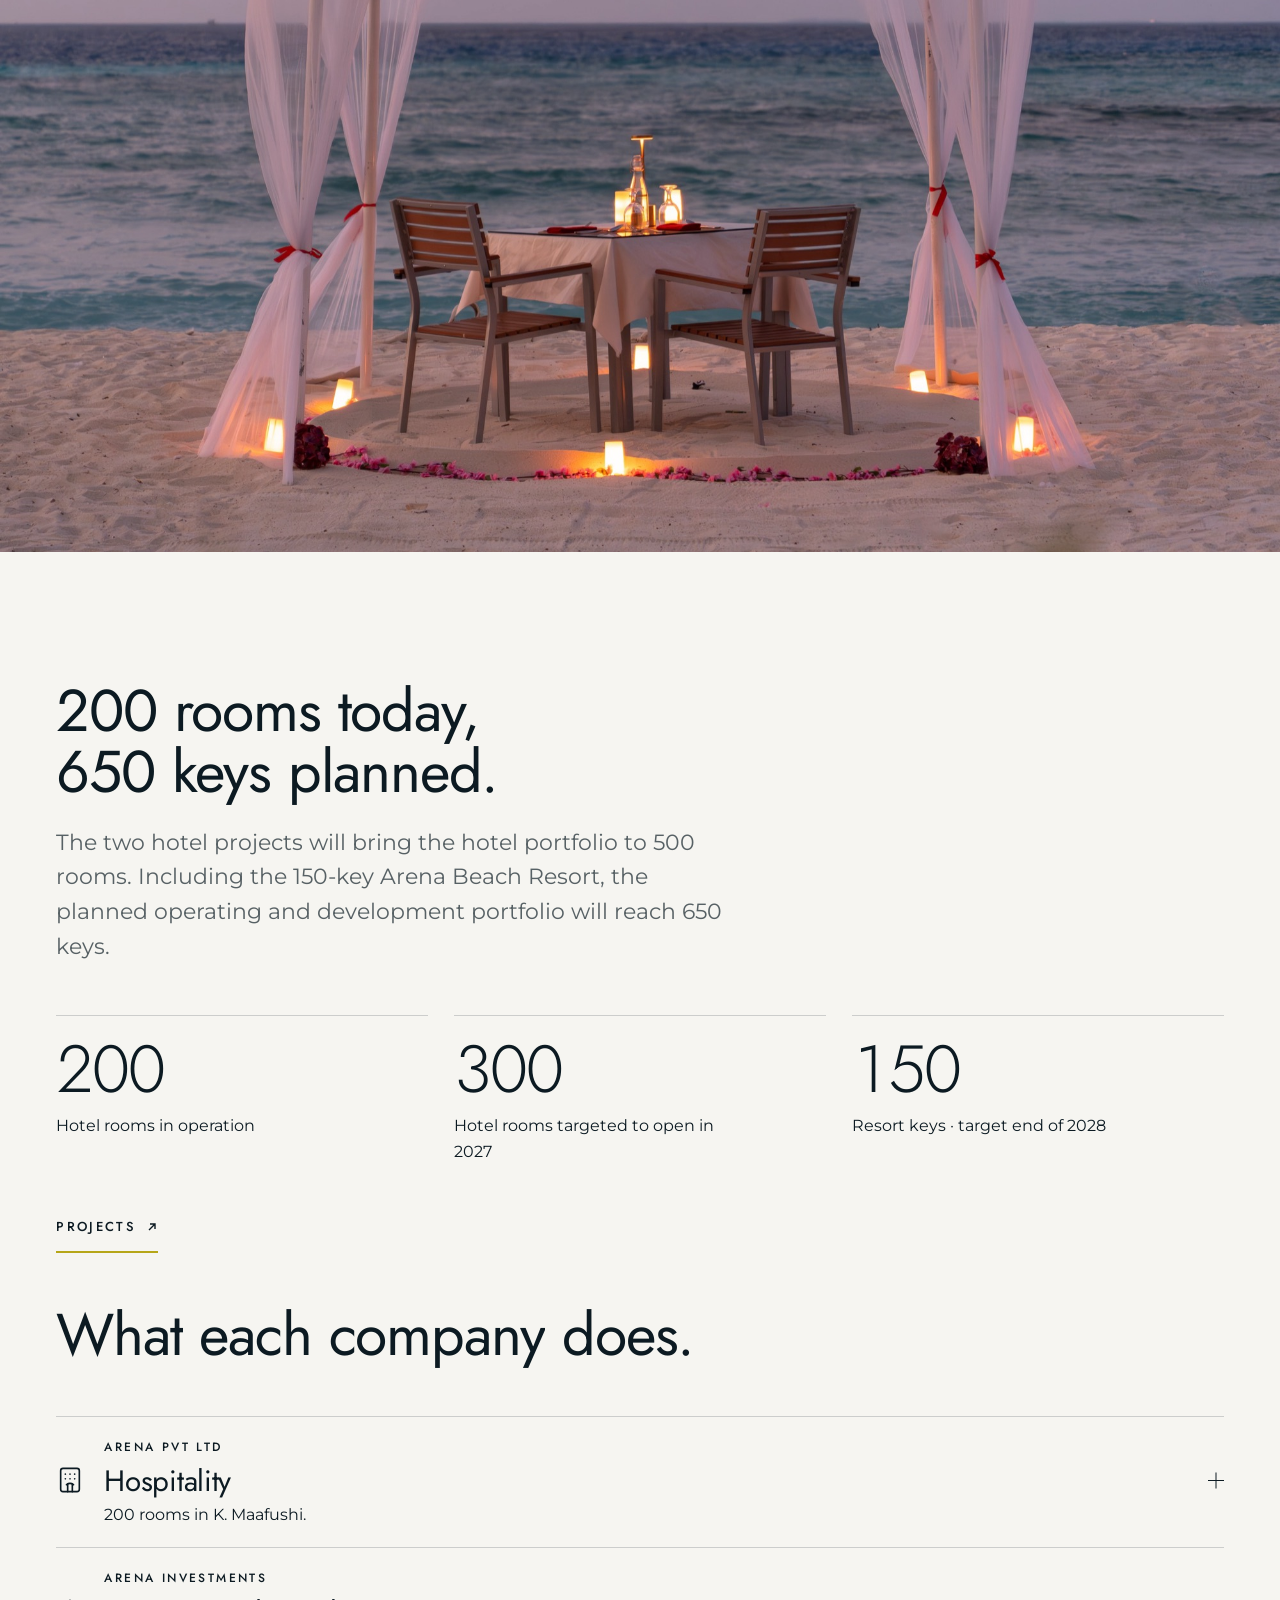
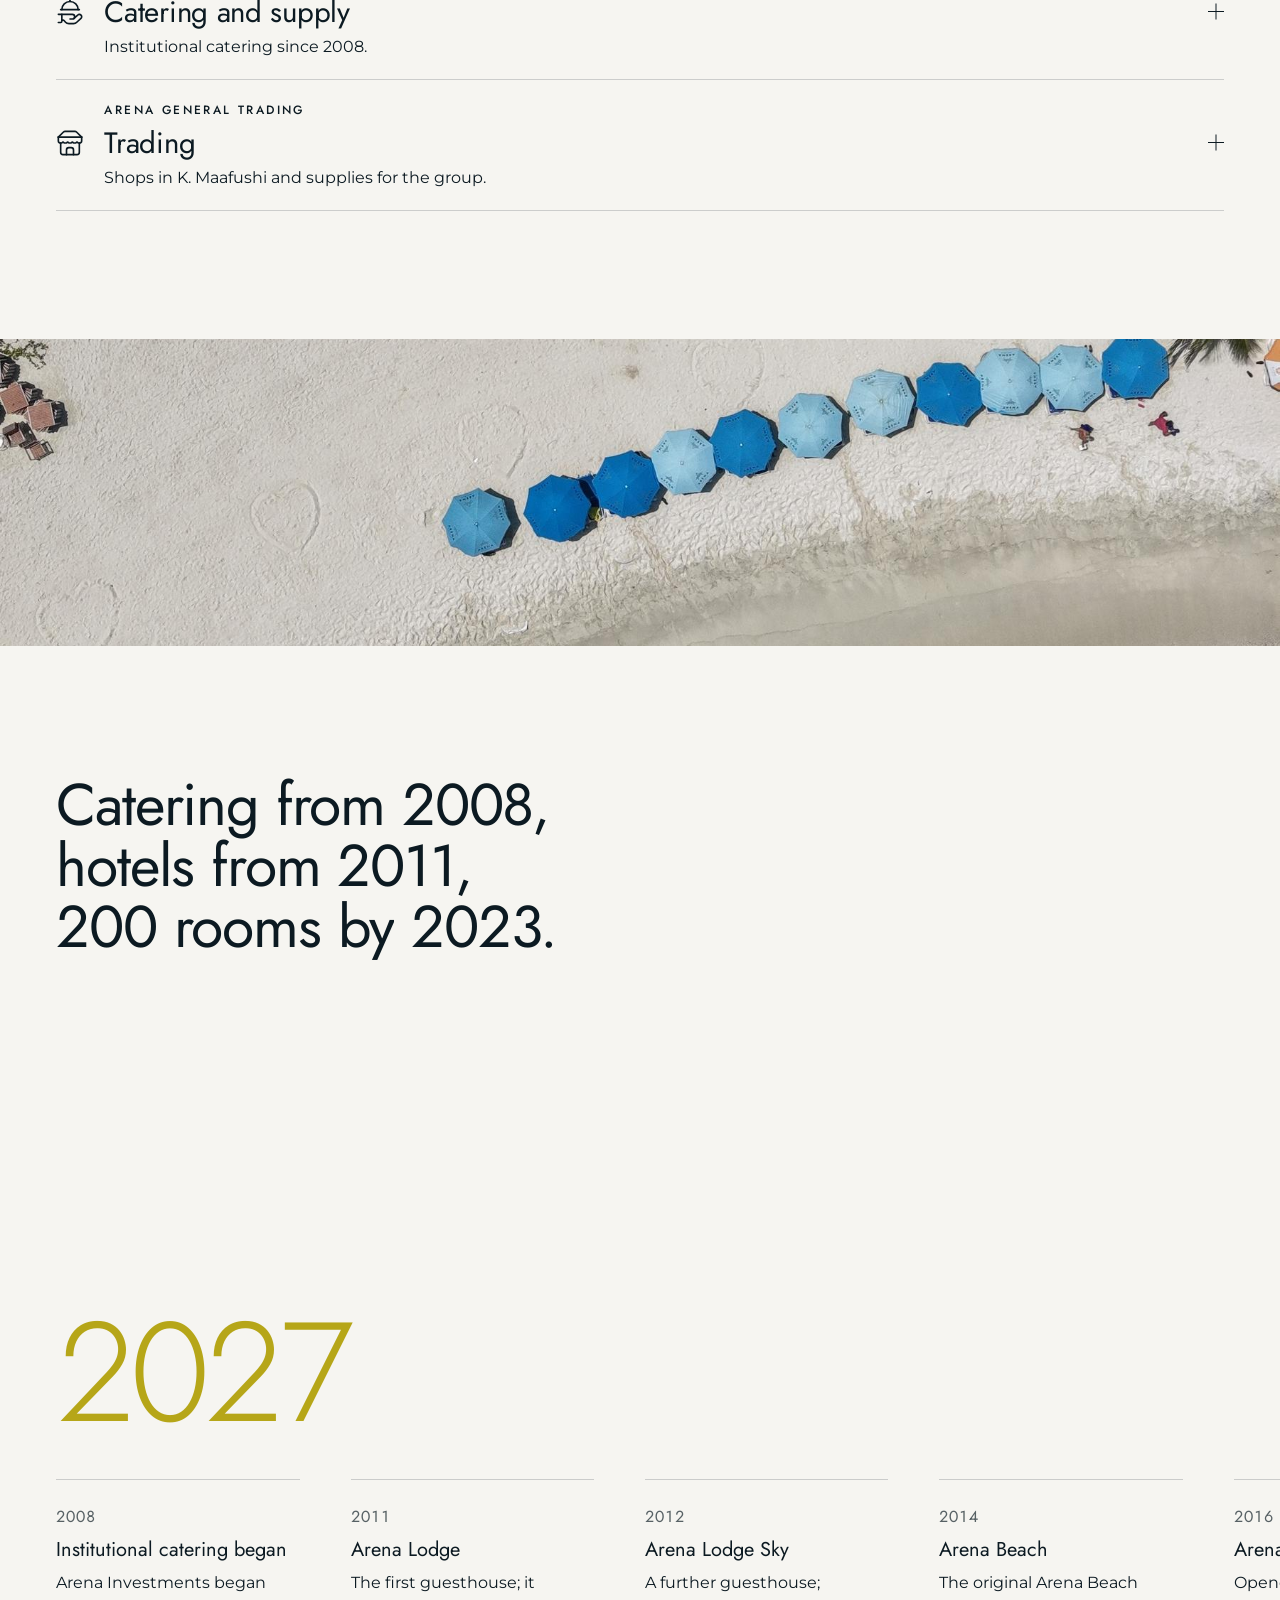
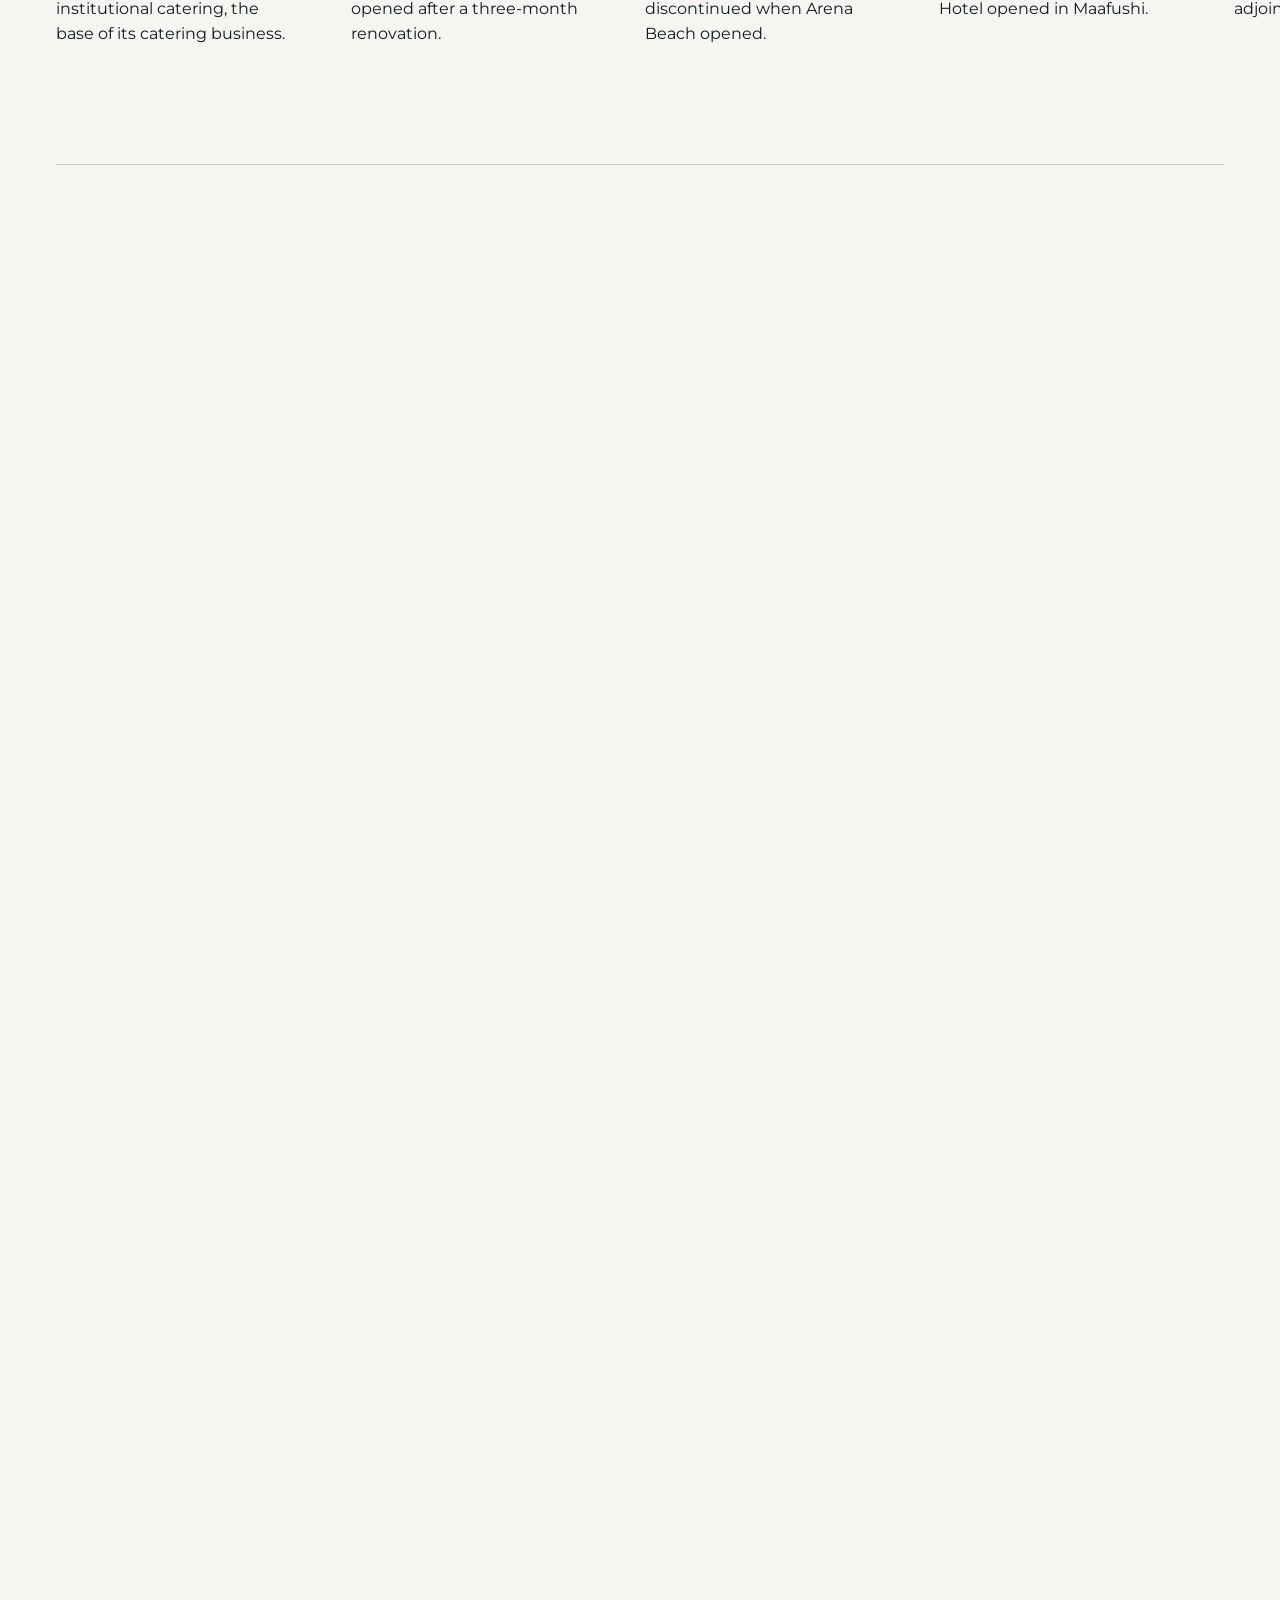
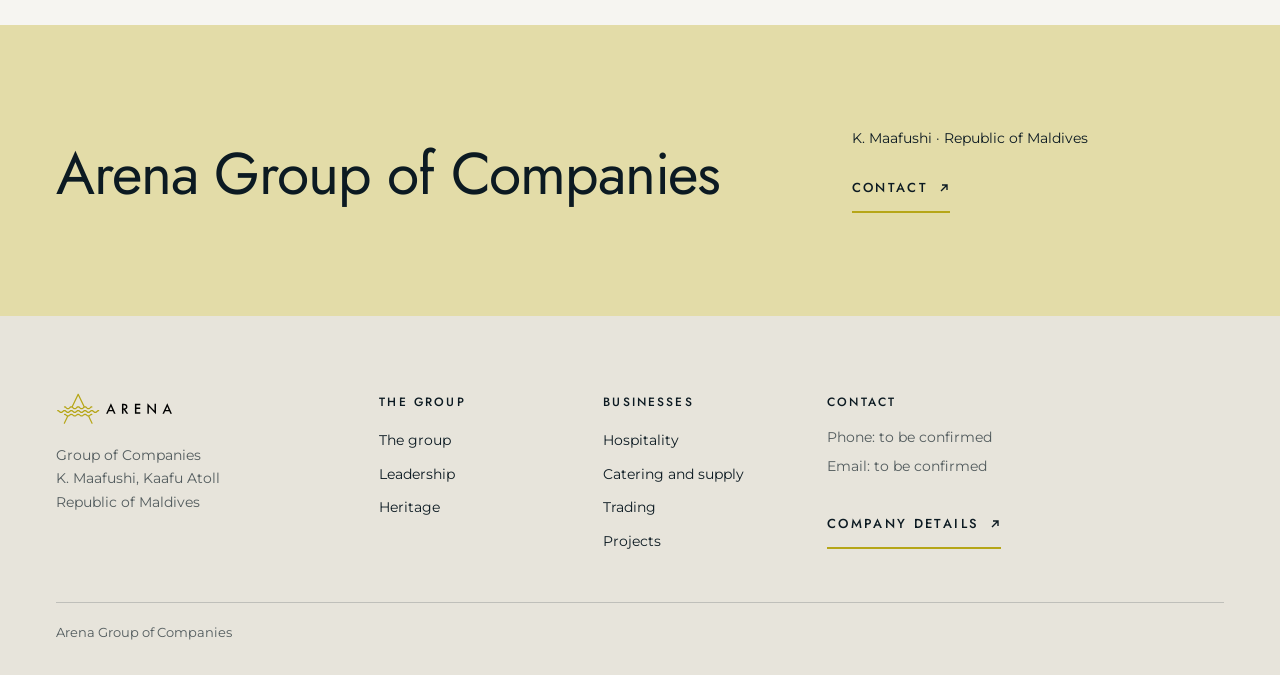
==== commit c4b6d0f8: "Hero fades out as it scrolls away Co-Authored-By: Claude Sonnet 5.5 <noreply@anthropic.com>" ====
--- a/index.html
+++ b/index.html
@@ -7,9 +7,9 @@
 <title>Arena Group of Companies</title>
 <link rel="preconnect" href="https://fonts.googleapis.com"><link rel="preconnect" href="https://fonts.gstatic.com" crossorigin>
 <link rel="stylesheet" href="https://fonts.googleapis.com/css2?family=Jost:wght@300;400;500&family=Montserrat:wght@400;500&display=swap">
-<link rel="stylesheet" href="assets/site6b.css?v=15a82406">
-<link rel="stylesheet" href="assets/brand9.css?v=15a82406">
-<link rel="stylesheet" href="v3.css?v=15a82406">
+<link rel="stylesheet" href="assets/site6b.css?v=e236b9b4">
+<link rel="stylesheet" href="assets/brand9.css?v=e236b9b4">
+<link rel="stylesheet" href="v3.css?v=e236b9b4">
 <script>(function(){var h=document.documentElement;h.classList.add('js');if(matchMedia('(prefers-reduced-motion: reduce)').matches)h.classList.add('still')})();</script>
 </head>
 <body>
@@ -31,6 +31,6 @@
   </div>
   <div class="bot">Arena Group of Companies</div>
 </div></footer>
-<script src="v3.js?v=15a82406"></script>
+<script src="v3.js?v=e236b9b4"></script>
 </body>
 </html>
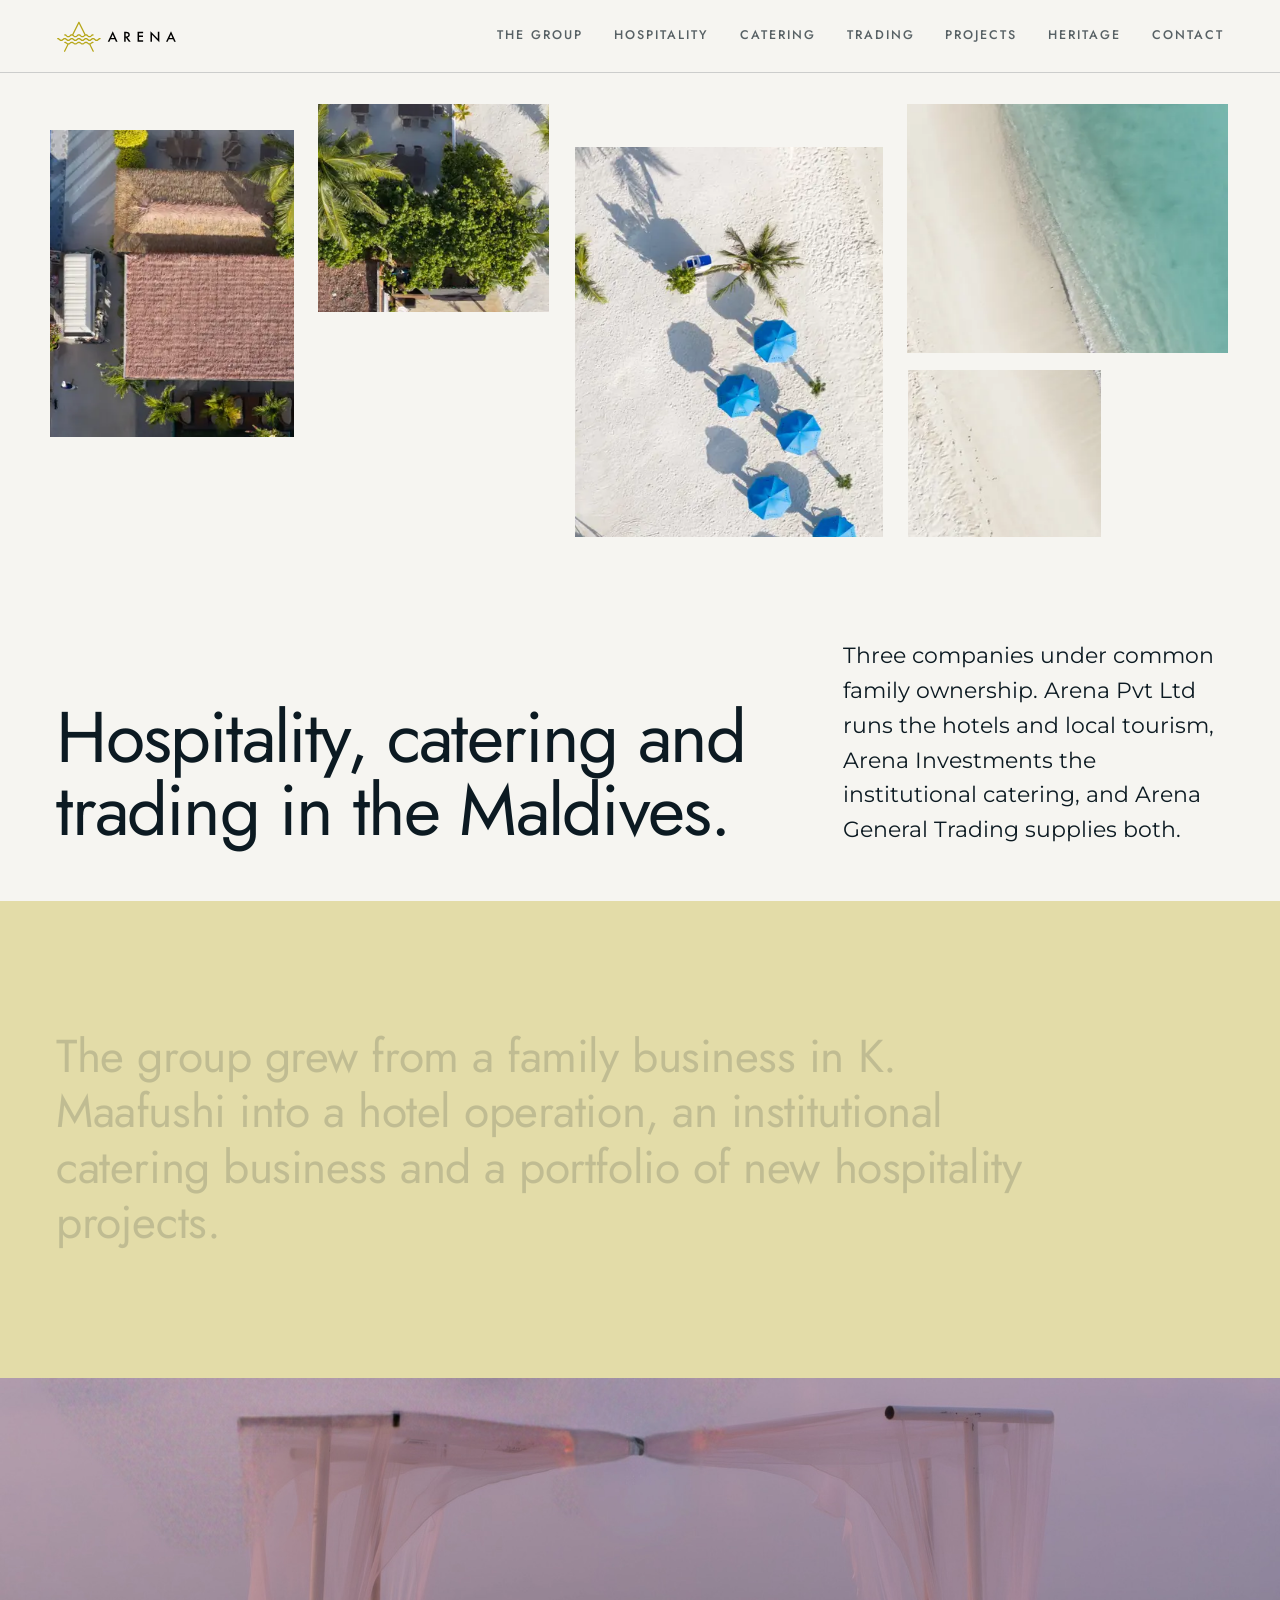
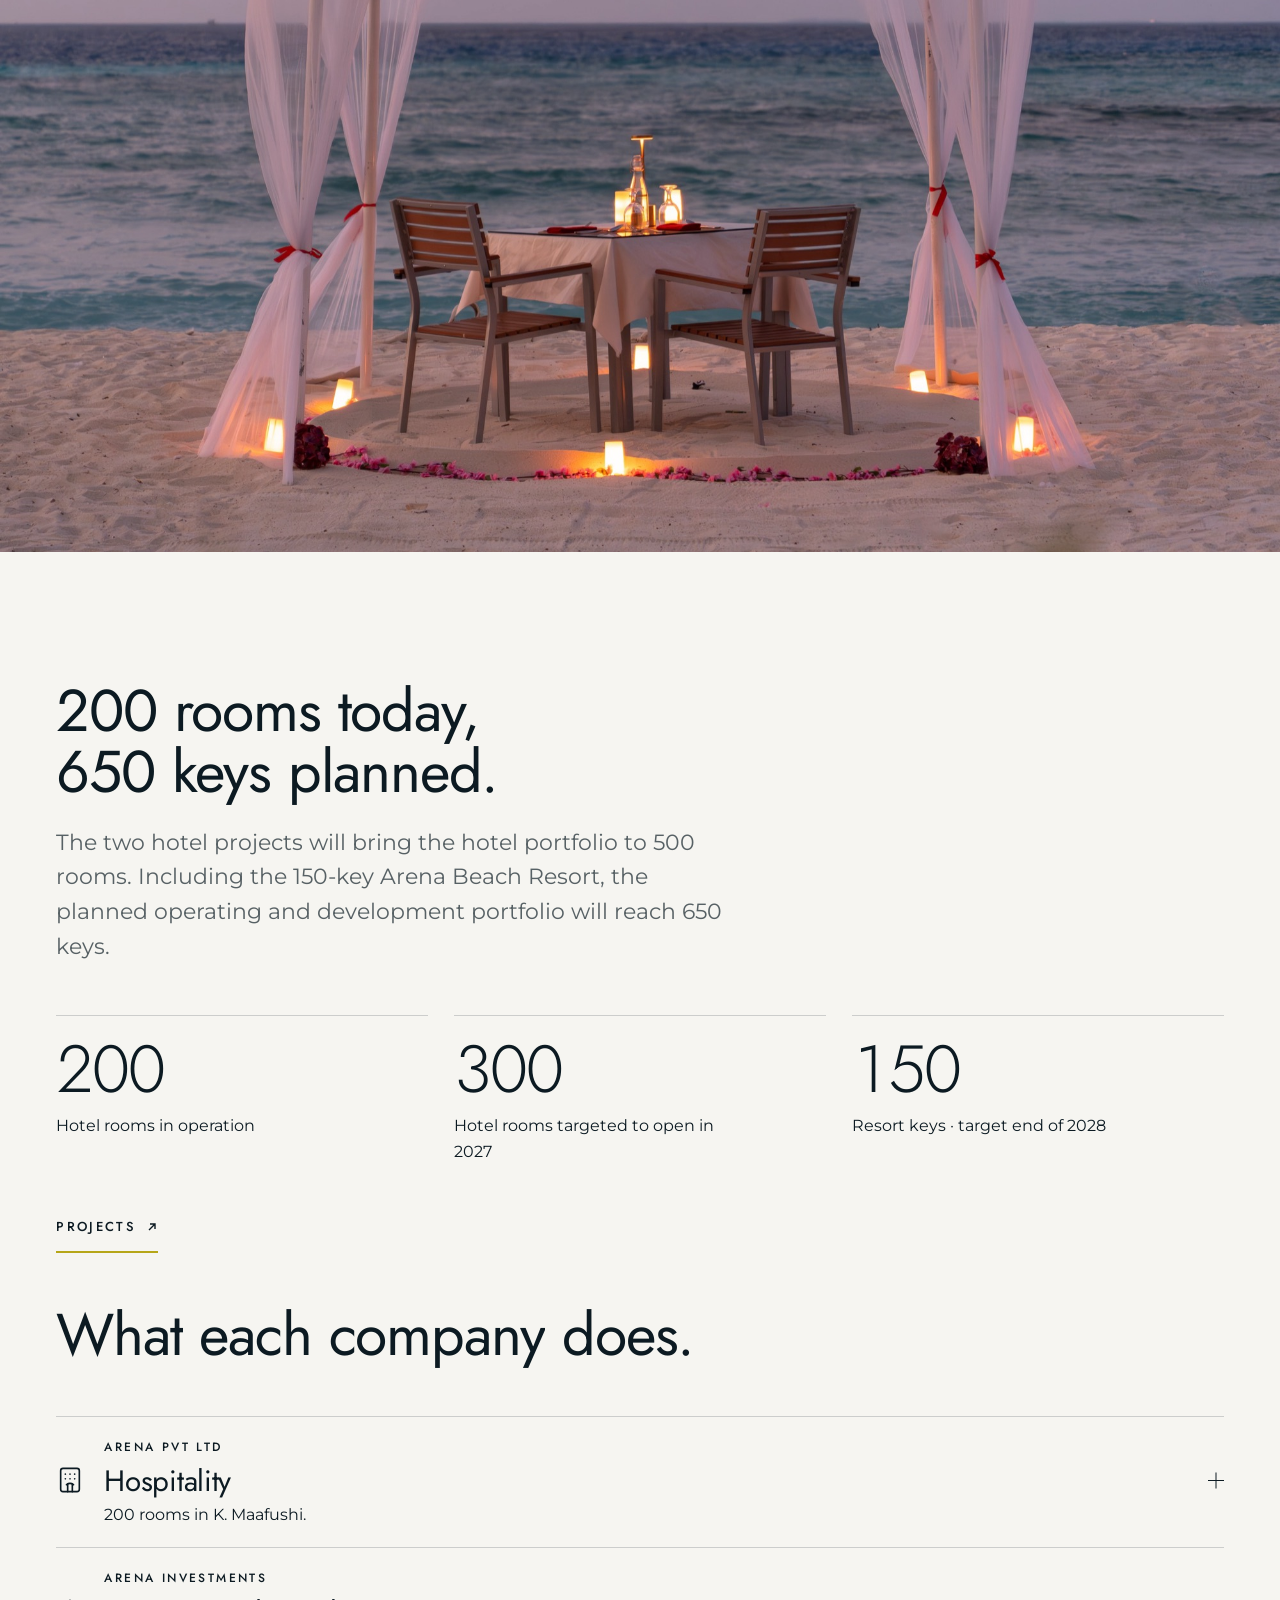
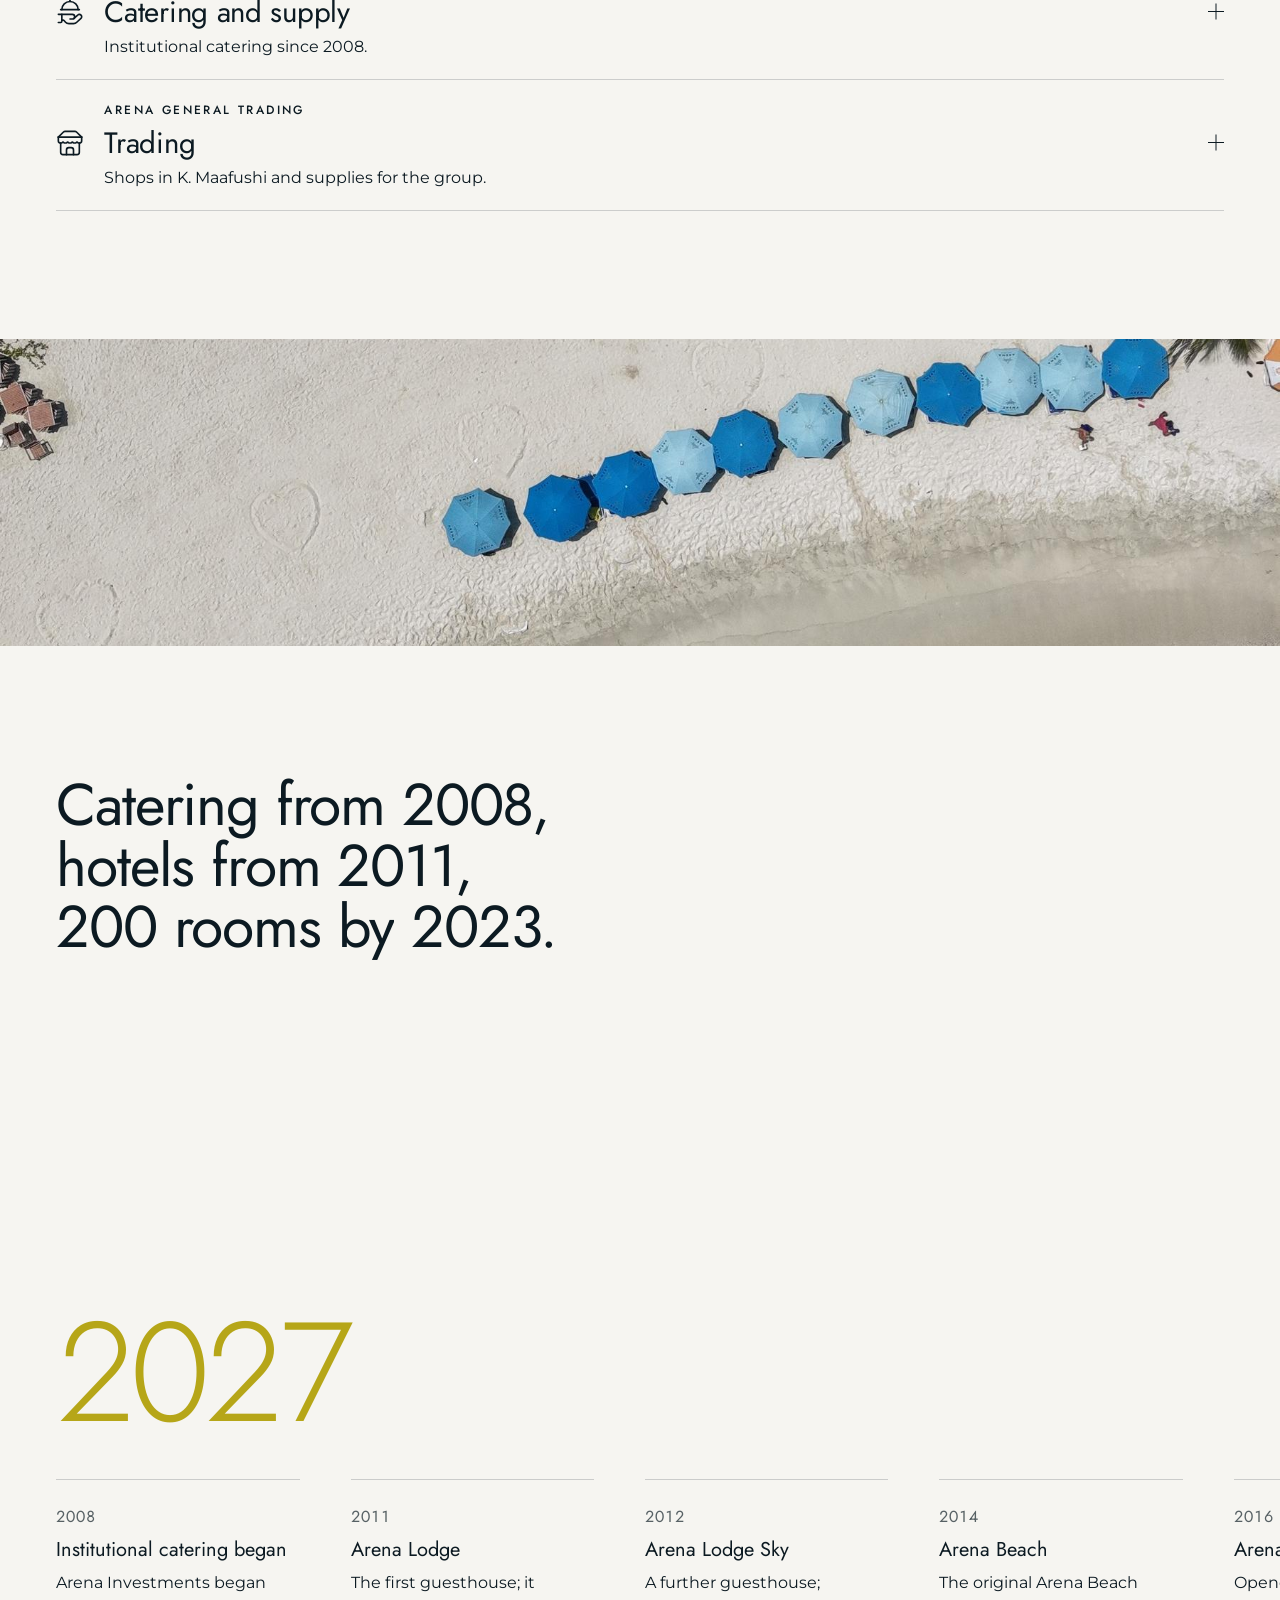
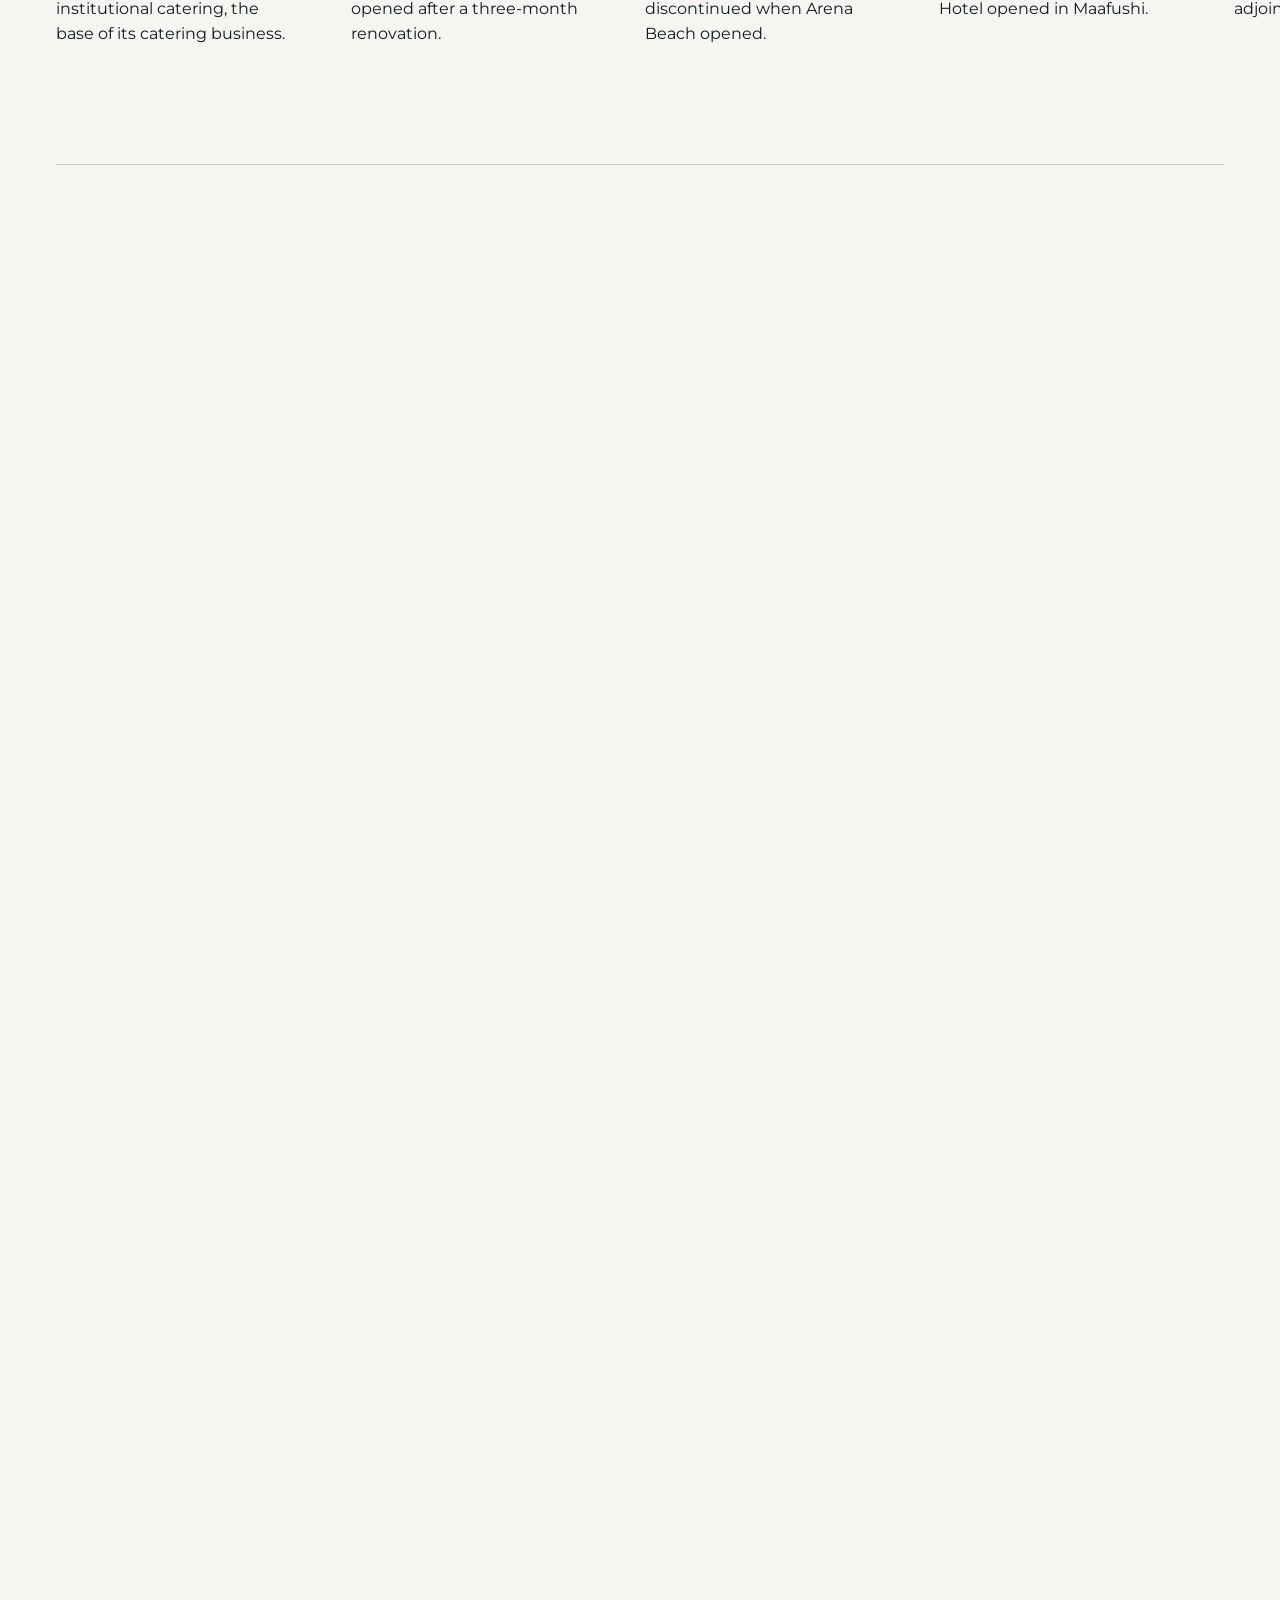
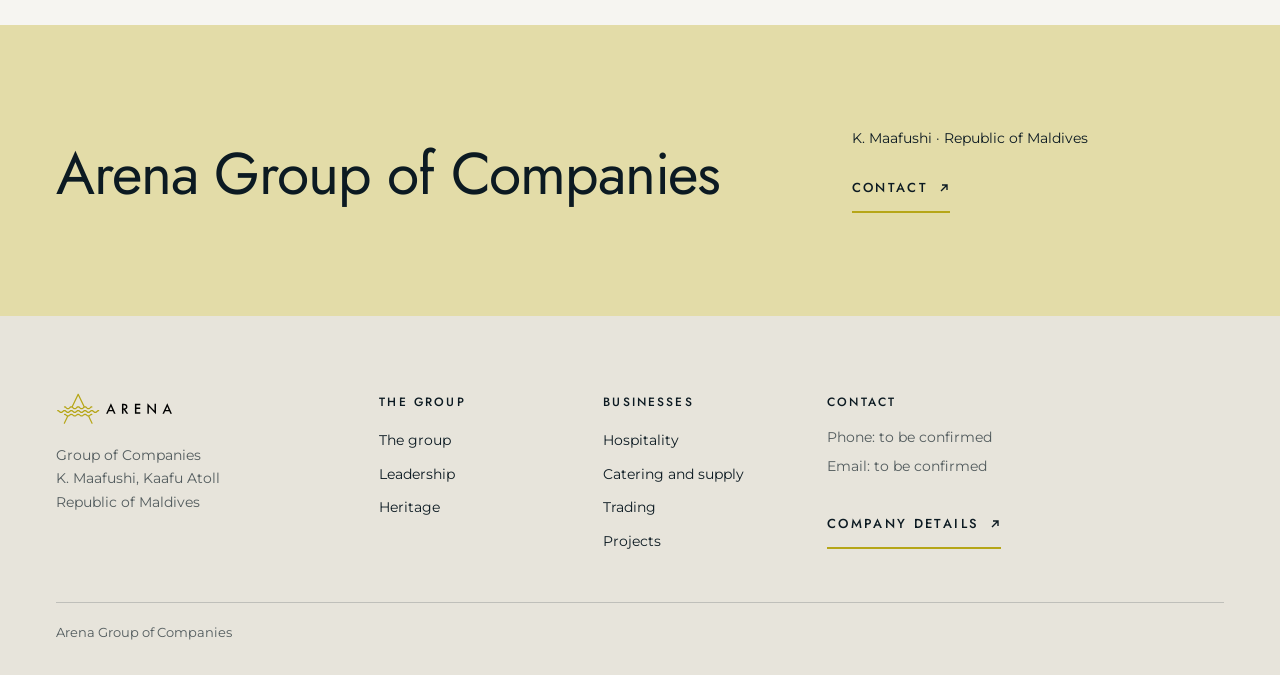
==== commit 0501d32e: "Photo reveal wipes top to bottom Co-Authored-By: Claude Sonnet 5.5 <noreply@anthropic.com>" ====
--- a/index.html
+++ b/index.html
@@ -7,9 +7,9 @@
 <title>Arena Group of Companies</title>
 <link rel="preconnect" href="https://fonts.googleapis.com"><link rel="preconnect" href="https://fonts.gstatic.com" crossorigin>
 <link rel="stylesheet" href="https://fonts.googleapis.com/css2?family=Jost:wght@300;400;500&family=Montserrat:wght@400;500&display=swap">
-<link rel="stylesheet" href="assets/site6b.css?v=e236b9b4">
-<link rel="stylesheet" href="assets/brand9.css?v=e236b9b4">
-<link rel="stylesheet" href="v3.css?v=e236b9b4">
+<link rel="stylesheet" href="assets/site6b.css?v=1c82962c">
+<link rel="stylesheet" href="assets/brand9.css?v=1c82962c">
+<link rel="stylesheet" href="v3.css?v=1c82962c">
 <script>(function(){var h=document.documentElement;h.classList.add('js');if(matchMedia('(prefers-reduced-motion: reduce)').matches)h.classList.add('still')})();</script>
 </head>
 <body>
@@ -31,6 +31,6 @@
   </div>
   <div class="bot">Arena Group of Companies</div>
 </div></footer>
-<script src="v3.js?v=e236b9b4"></script>
+<script src="v3.js?v=1c82962c"></script>
 </body>
 </html>
--- a/v3.css
+++ b/v3.css
@@ -288,7 +288,7 @@
 .js:not(.still) [data-r=line].in{transform:none}
 .js:not(.still) [data-r=ph]::after{content:"";position:absolute;inset:0;background:var(--shell);transform-origin:top;transition:transform 1.5s var(--wipe);z-index:1}
 .js:not(.still) .tint [data-r=ph]::after{background:var(--tint)}
-.js:not(.still) [data-r=ph].in::after{transform:translateY(-101%)}
+.js:not(.still) [data-r=ph].in::after{transform:translateY(101%)}
 .js:not(.still) [data-r=ph] img{transform:scale(1.12);transition:transform 2.4s var(--slow)}
 .js:not(.still) [data-r=ph].in img{transform:none}
 .js:not(.still) .plm{display:block;overflow:hidden}
